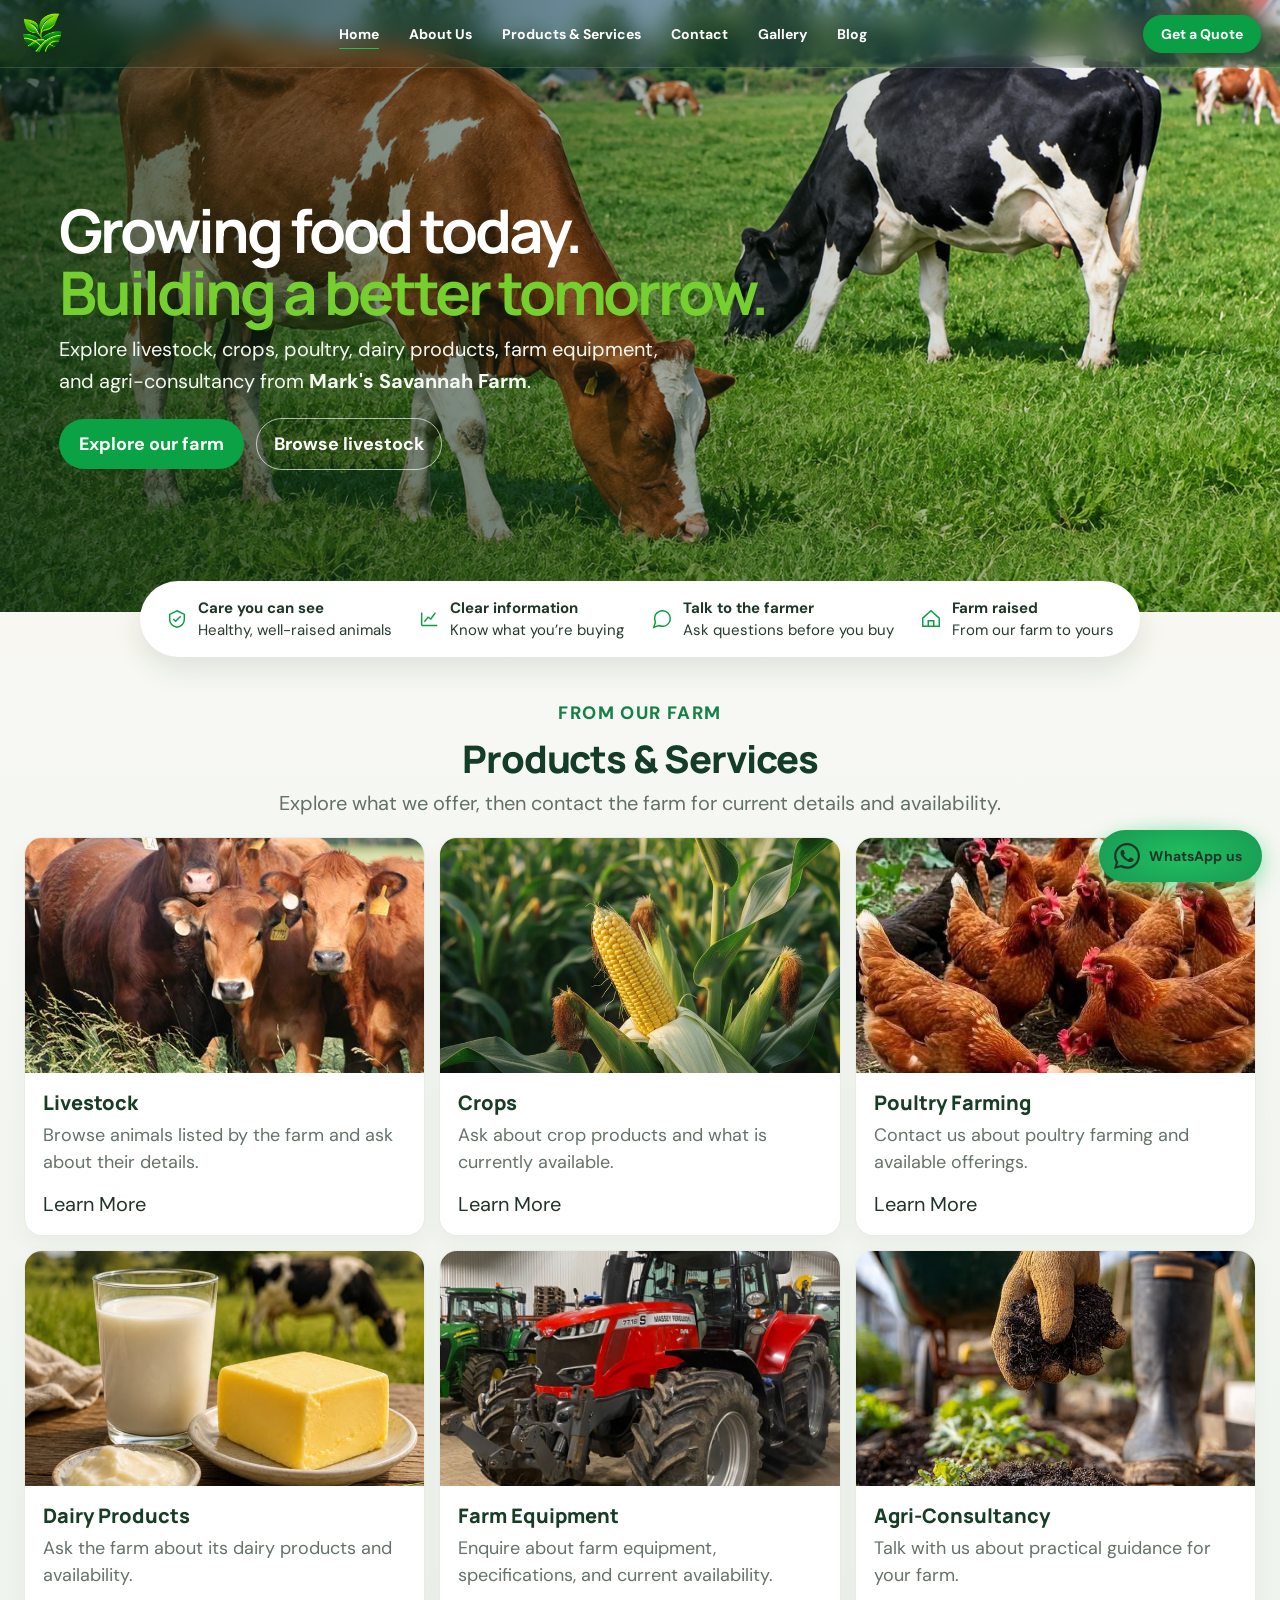
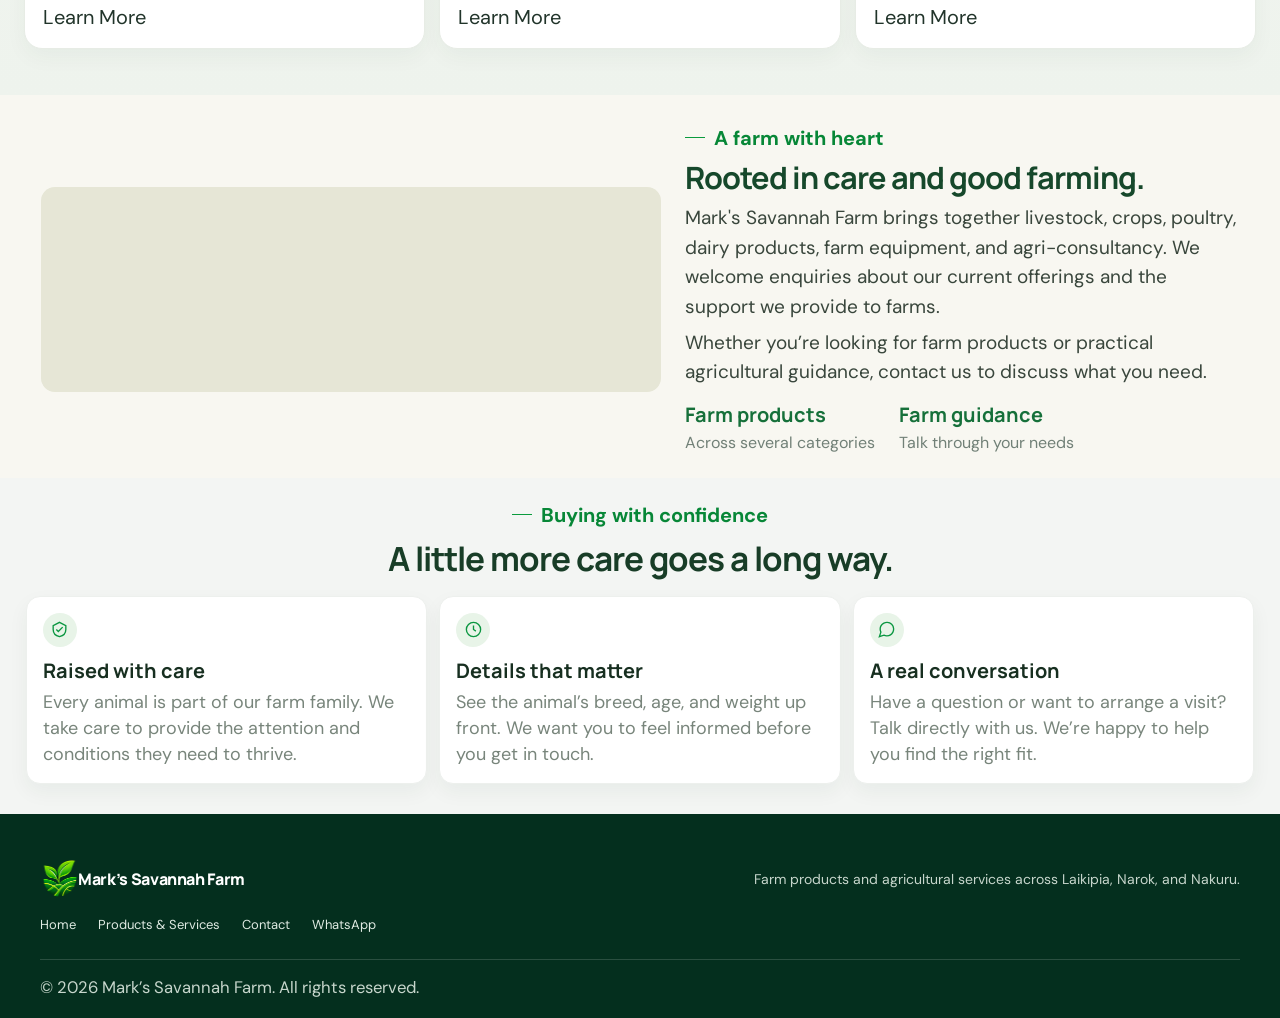
==== index.html @ 0c09ce67 "Update site styles and scripts across multiple pages; introduce new app.html for farm app interface;" ====
<!doctype html>
<html lang="en" class="page-index">
  <head>
    <meta charset="utf-8">
    <meta name="viewport" content="width=device-width,initial-scale=1">
    <meta name="theme-color" content="#183727">
    <link rel="manifest" href="manifest.webmanifest">
    <link rel="icon" href="Assets/Glossy%20Green%20Agriculture%20Emblem.png" type="image/png">
    
    <meta name="apple-mobile-web-app-capable" content="yes">
    <meta name="apple-mobile-web-app-title" content="Mark’s Farm">
    <title>
      Mark's Savannah Farm | Livestock, Crops, Poultry, Dairy, Farm Equipment &amp; Agri-Consultancy
    </title>
    <meta name="description" content="Explore livestock, crops, poultry, dairy products, farm equipment, and agri-consultancy from Mark's Savannah Farm in Laikipia, Narok and Nakuru, Kenya.">
    <link rel="preconnect" href="https://fonts.googleapis.com">
    <link rel="preconnect" href="https://fonts.gstatic.com" crossorigin>
    <link href="https://fonts.googleapis.com/css2?family=DM+Sans:wght@400;500;600;700&family=Manrope:wght@400;500;600;700;800&display=swap" rel="stylesheet">
    <link rel="stylesheet" href="CSS/site.css?v=106">
  </head>
  <body class="page-index">
    <nav class="nav">
      <a class="brand" href="#top" aria-label="Mark's Savannah Farm home">
        <img class="farm-logo" src="Assets/Glossy%20Green%20Agriculture%20Emblem.png" alt="Mark’s Savannah Farm">
      </a>
      <button class="nav-menu-toggle" type="button" aria-expanded="false" aria-controls="primary-navigation" aria-label="Open navigation">
        <span></span><span></span><span></span>
      </button>
      <div class="links" id="primary-navigation">
        <a class="is-current" href="#top" aria-current="page">Home</a>
        <a href="about-us.html">About Us</a>
        <div class="nav-dropdown">
          <button class="nav-dropdown-toggle" type="button" aria-expanded="false" aria-controls="products-menu">Products &amp; Services</button>
          <div class="nav-dropdown-menu" id="products-menu">
            <div class="mega-col">
              <div class="mega-title">Livestock</div>
              <div class="mega-links">
                <a href="#livestock" data-nav-livestock-type="Cattle" data-preview="cattle">Cattle</a>
                <a href="#livestock" data-nav-livestock-type="Goat" data-preview="goat">Goats</a>
                <a href="#livestock" data-nav-livestock-type="Sheep" data-preview="sheep">Sheep</a>
                <a href="#livestock" data-nav-livestock-type="Chicken" data-preview="chicken">Poultry</a>
                <a href="#livestock" data-nav-livestock-type="Pig" data-preview="pig">Pigs</a>
                <a class="mega-all" href="#livestock" data-nav-livestock-type="all">View all livestock</a>
              </div>
            </div>
            <div class="mega-col">
              <div class="mega-title">From the farm</div>
              <div class="mega-links">
                <a href="https://wa.me/254706894568?text=Hello%20Mark%27s%20Savannah%20Farm%2C%20I%27d%20like%20to%20ask%20about%20your%20crops." target="_blank" rel="noopener" data-preview="crops">Crops</a>
                <a href="https://wa.me/254706894568?text=Hello%20Mark%27s%20Savannah%20Farm%2C%20I%27d%20like%20to%20ask%20about%20poultry%20farming." target="_blank" rel="noopener" data-preview="poultryFarming">Poultry Farming</a>
                <a href="https://wa.me/254706894568?text=Hello%20Mark%27s%20Savannah%20Farm%2C%20I%27d%20like%20to%20ask%20about%20your%20dairy%20products." target="_blank" rel="noopener" data-preview="dairy">Dairy Products</a>
                <a href="products-and-services.html#farm-equipment" data-preview="equipment">Farm Equipment</a>
              </div>
            </div>
            <div class="mega-col">
              <div class="mega-title">Services</div>
              <div class="mega-links">
                <a href="https://wa.me/254706894568?text=Hello%20Mark%27s%20Savannah%20Farm%2C%20I%27d%20like%20to%20ask%20about%20agri-consultancy." target="_blank" rel="noopener" data-preview="consultancy">Agri-Consultancy</a>
                <a href="blog.html#guide-enterprise">Buying guide</a>
                <a class="mega-all" href="products-and-services.html">View all products &amp; services</a>
              </div>
            </div>
            <a class="mega-feature" href="#livestock" data-nav-livestock-type="all"><span class="mega-img is-on" aria-hidden="true" style="background-image:url('Assets/Hero%20background.png')"></span><span class="mega-img" aria-hidden="true"></span><span class="mega-caption">Browse all livestock </span></a>
          </div>
        </div>
        <a href="contact.html">Contact</a>
        <a href="gallery.html">Gallery</a>
        <a href="blog.html">Blog</a>
      </div>
      <a class="nav-quote" href="https://wa.me/254706894568?text=Hello%20Mark%27s%20Savannah%20Farm%2C%20I%27d%20like%20a%20quote." target="_blank" rel="noopener">Get a Quote</a>
    </nav>
    <main id="top">
      <section class="hero">
        <div class="hero-copy">
          <h1>
            Growing food today.<br><em>Building a better tomorrow.</em>
          </h1>
          <p>
            Explore livestock, crops, poultry, dairy products, farm equipment, and agri-consultancy from <strong>Mark's Savannah Farm</strong>.
          </p>
          <div class="hero-actions">
            <a class="btn" href="#products-services">Explore our farm </a><a class="btn-light" href="#livestock">Browse livestock</a>
          </div>
          <div class="trust">
            <div class="avatars">
              <span>🌾</span><span>🐄</span><span>🐐</span>
            </div>
            <div class="trust-text">
              <b>Raised on our farm, with care.</b><br>Honest details. A real conversation.
            </div>
          </div>
        </div>
        <div class="hero-photo" id="gallery" aria-hidden="true"></div>
      </section>
      <section class="proof">
        <div class="proof-inner">
          <div class="proof-item">
            <svg viewBox="0 0 24 24"><path d="m12 3 8 4v5c0 5-3.5 8-8 9-4.5-1-8-4-8-9V7l8-4Z"/><path d="m8 12 2.5 2.5L16 9"/></svg><span><b>Care you can see</b>Healthy, well-raised animals</span>
          </div>
          <div class="proof-item">
            <svg viewBox="0 0 24 24"><path d="M4 19V5m0 14h17M7 15l4-5 3 2 5-7"/></svg><span><b>Clear information</b>Know what you’re buying</span>
          </div>
          <div class="proof-item">
            <svg viewBox="0 0 24 24"><path d="M21 11.5a8.4 8.4 0 0 1-.9 3.8 8.5 8.5 0 0 1-7.6 4.7 8.4 8.4 0 0 1-3.8-.9L3 21l1.9-5.7a8.4 8.4 0 0 1-.9-3.8A8.5 8.5 0 0 1 8.7 3.9a8.4 8.4 0 0 1 3.8-.9h.5a8.5 8.5 0 0 1 8 8v.5Z"/></svg><span><b>Talk to the farmer</b>Ask questions before you buy</span>
          </div>
          <div class="proof-item">
            <svg viewBox="0 0 24 24"><path d="M3 11 12 3l9 8v9H3v-9Z"/><path d="M9 20v-6h6v6"/></svg><span><b>Farm raised</b>From our farm to yours</span>
          </div>
        </div>
      </section>
      <section class="offerings" id="products-services" aria-labelledby="offerings-title">
        <div class="offerings-inner">
          <div class="offerings-heading">
            <span class="section-kicker">From our farm</span>
            <h2 id="offerings-title">Products &amp; Services</h2>
            <p>Explore what we offer, then contact the farm for current details and availability.</p>
          </div>
          <div class="offering-grid">
            <article class="offering-card">
              <img class="offering-card-image" src="Assets/Cattle%20dropdown.jpg" alt="Cattle at the farm">
              <div class="offering-card-copy">
                <h3>Livestock</h3>
                <p>Browse animals listed by the farm and ask about their details.</p>
                <a href="products-and-services.html#livestock">Learn More <span aria-hidden="true"></span></a>
              </div>
            </article>
            <article class="offering-card">
              <img class="offering-card-image" src="Assets/Crops.jpg" alt="Crops growing in a farm field">
              <div class="offering-card-copy">
                <h3>Crops</h3>
                <p>Ask about crop products and what is currently available.</p>
                <a href="products-and-services.html#crop-farming">Learn More <span aria-hidden="true"></span></a>
              </div>
            </article>
            <article class="offering-card">
              <img class="offering-card-image" src="Assets/poultry%20Frming.jpg" alt="Poultry raised on the farm">
              <div class="offering-card-copy">
                <h3>Poultry Farming</h3>
                <p>Contact us about poultry farming and available offerings.</p>
                <a href="products-and-services.html#poultry-farming">Learn More <span aria-hidden="true"></span></a>
              </div>
            </article>
            <article class="offering-card">
              <img class="offering-card-image" src="Assets/Dairy%20Products.jpg" alt="Fresh dairy products from the farm">
              <div class="offering-card-copy">
                <h3>Dairy Products</h3>
                <p>Ask the farm about its dairy products and availability.</p>
                <a href="products-and-services.html#dairy-products">Learn More <span aria-hidden="true"></span></a>
              </div>
            </article>
            <article class="offering-card">
              <img class="offering-card-image" src="Assets/Farm%20Equipments.jpg" alt="Farm tractors and agricultural equipment">
              <div class="offering-card-copy">
                <h3>Farm Equipment</h3>
                <p>Enquire about farm equipment, specifications, and current availability.</p>
                <a href="products-and-services.html#farm-equipment">Learn More <span aria-hidden="true"></span></a>
              </div>
            </article>
            <article class="offering-card">
              <img class="offering-card-image" src="Assets/Agri-Consultancy.jpg" alt="A young crop growing in rich soil">
              <div class="offering-card-copy">
                <h3>Agri-Consultancy</h3>
                <p>Talk with us about practical guidance for your farm.</p>
                <a href="products-and-services.html#agri-consultancy">Learn More <span aria-hidden="true"></span></a>
              </div>
            </article>
          </div>
        </div>
      </section>
      <section class="section" id="livestock">
        <div class="section-head">
          <div>
            <div class="section-kicker">
              A good home starts here
            </div>
            <h2>
              Currently listed livestock
            </h2>
            <p class="section-desc">
              Browse animals the farm has listed for sale. Ask us to confirm current details and availability.
            </p>
          </div>
          <a class="see-all" href="contact.html">Have a question? &nbsp;</a>
        </div>
        <div class="market-tools">
          <input id="listingSearch" type="search" placeholder="Search livestock, breed, or tag" aria-label="Search listings"><select id="listingType" aria-label="Filter by animal type"><option value="all">All animal types</option><option>Cattle</option><option>Goat</option><option>Sheep</option><option>Chicken</option><option>Pig</option><option>Camel</option></select><select id="listingSort" aria-label="Sort listings"><option value="recent">Recently listed</option><option value="price-low">Price: low to high</option><option value="price-high">Price: high to low</option><option value="name">Name A–Z</option></select><span id="listingCount" class="listing-count"></span>
        </div>
        <div class="cards" id="cards" aria-live="polite"></div>
      </section>
      <section class="features" id="why-us">
        <div class="features-inner">
          <div class="features-head">
            <div class="eyebrow">
              Buying with confidence
            </div>
            <h2>
              A little more care goes a long way.
            </h2>
            <p>
              We believe good livestock starts with good care, and a good sale starts with trust.
            </p>
          </div>
          <div class="feature-grid">
            <article class="feature">
              <div class="feature-icon">
                <svg viewBox="0 0 24 24"><path d="M12 3 20 7v5c0 5-3.5 8-8 9-4.5-1-8-4-8-9V7l8-4Z"/><path d="m8 12 2.5 2.5L16 9"/></svg>
              </div>
              <h3>
                Raised with care
              </h3>
              <p>
                Every animal is part of our farm family. We take care to provide the attention and conditions they need to thrive.
              </p>
            </article>
            <article class="feature">
              <div class="feature-icon">
                <svg viewBox="0 0 24 24"><circle cx="12" cy="12" r="9"/></circle><path d="M12 7v5l3 2"/></svg>
              </div>
              <h3>
                Details that matter
              </h3>
              <p>
                See the animal’s breed, age, and weight up front. We want you to feel informed before you get in touch.
              </p>
            </article>
            <article class="feature">
              <div class="feature-icon">
                <svg viewBox="0 0 24 24"><path d="M21 11.5a8.4 8.4 0 0 1-.9 3.8 8.5 8.5 0 0 1-7.6 4.7 8.4 8.4 0 0 1-3.8-.9L3 21l1.9-5.7a8.4 8.4 0 0 1-.9-3.8A8.5 8.5 0 0 1 8.7 3.9a8.4 8.4 0 0 1 3.8-.9h.5a8.5 8.5 0 0 1 8 8v.5Z"/></svg>
              </div>
              <h3>
                A real conversation
              </h3>
              <p>
                Have a question or want to arrange a visit? Talk directly with us. We’re happy to help you find the right fit.
              </p>
            </article>
          </div>
        </div>
      </section>
      <section class="story" id="about">
        <div class="story-photo" role="img" aria-label="Open green farmland"></div>
        <div class="story-copy">
          <div class="eyebrow">
            A farm with heart
          </div>
          <h2>
            Rooted in care and good farming.
          </h2>
          <p>
            Mark's Savannah Farm brings together livestock, crops, poultry, dairy products, farm equipment, and agri-consultancy. We welcome enquiries about our current offerings and the support we provide to farms.
          </p>
          <p>
            Whether you’re looking for farm products or practical agricultural guidance, contact us to discuss what you need.
          </p>
          <div class="story-points">
            <div class="point">
            <b>Farm products</b><span>Across several categories</span>
            </div>
            <div class="point">
            <b>Farm guidance</b><span>Talk through your needs</span>
            </div>
          </div>
        </div>
      </section>
      <section class="section" id="buying-guide" style="padding-top:5px">
        <div class="section-head">
          <div>
            <div class="section-kicker">
              A straightforward sale
            </div>
            <h2>
              Buying from the farm
            </h2>
            <p class="section-desc">
              Know the animal, agree on terms, and confirm payment safely.
            </p>
          </div>
        </div>
        <div class="feature-grid">
          <article class="feature">
            <div class="feature-icon">
              01
            </div>
            <h3>
              Ask and confirm
            </h3>
            <p>
              Contact Mark to confirm the animal is still available and agree the final KSh price.
            </p>
          </article>
          <article class="feature">
            <div class="feature-icon">
              02
            </div>
            <h3>
              Review animal details
            </h3>
            <p>
              Ask about health, vaccinations, and arrange an inspection before you commit.
            </p>
          </article>
          <article class="feature">
            <div class="feature-icon">
              03
            </div>
            <h3>
              Agree payment and collection
            </h3>
            <p>
              Confirm the official M-Pesa business details and collection or delivery plan directly with the farm before paying.
            </p>
          </article>
        </div>
      </section>
    </main>
    <footer class="about-footer">
      <div class="about-wrap about-footer-inner">
        <a class="about-brand" href="index.html"><img src="Assets/Glossy%20Green%20Agriculture%20Emblem.png" alt=""><span>Mark’s Savannah Farm</span></a>
        <p>Farm products and agricultural services across Laikipia, Narok, and Nakuru.</p>
        <div><a href="index.html">Home</a><a href="products-and-services.html">Products &amp; Services</a><a href="contact.html">Contact</a><a href="https://wa.me/254706894568" target="_blank" rel="noopener">WhatsApp</a></div>
        <small>© <span id="year"></span> Mark’s Savannah Farm. All rights reserved.</small>
      </div>
    </footer>
    <div class="modal" id="enquiry" role="dialog" aria-modal="true" aria-labelledby="enquiryTitle">
      <div class="dialog">
        <div class="dialog-head">
          <h3 id="enquiryTitle">
            Ask about <span id="askName"></span>
          </h3>
          <button class="x" onclick="closeEnquiry()" aria-label="Close">×</button>
        </div>
        <p>
          Send your question directly to the farm on WhatsApp.
        </p>
        <label for="buyerName">Your name</label><input id="buyerName" placeholder="Your name"><label for="buyerContact">Phone or email</label><input id="buyerContact" placeholder="How can we reach you?"><label for="buyerMessage">Your message</label><textarea id="buyerMessage" placeholder="I’m interested in this animal. Is it still available?"></textarea><button class="btn" onclick="sendEnquiry()">Send enquiry on WhatsApp </button>
        <div class="notice" id="enquiryNotice">
          Or email <a href="mailto:meraprenish@gmail.com">meraprenish@gmail.com</a>
        </div>
      </div>
    </div>
    <a class="wa-float" href="https://wa.me/254706894568?text=Hello%20Mark%27s%20Savannah%20Farm%2C%20I%27d%20like%20to%20make%20an%20enquiry." target="_blank" rel="noopener" aria-label="Chat with Mark's Savannah Farm on WhatsApp">
      <svg viewBox="0 0 24 24" aria-hidden="true" focusable="false"><path fill="currentColor" d="M17.47 14.38c-.3-.15-1.76-.87-2.03-.97-.27-.1-.47-.15-.67.15-.2.3-.77.97-.94 1.17-.17.2-.35.22-.65.07-.3-.15-1.26-.46-2.39-1.47-.88-.79-1.48-1.76-1.65-2.06-.17-.3-.02-.46.13-.61.14-.13.3-.35.45-.52.15-.17.2-.3.3-.5.1-.2.05-.37-.02-.52-.08-.15-.67-1.61-.92-2.21-.24-.58-.49-.5-.67-.51h-.57c-.2 0-.52.07-.79.37-.27.3-1.04 1.02-1.04 2.48s1.07 2.88 1.21 3.07c.15.2 2.1 3.2 5.08 4.49.71.3 1.26.49 1.69.63.71.23 1.36.2 1.87.12.57-.09 1.76-.72 2.01-1.41.25-.7.25-1.29.17-1.41-.07-.12-.27-.2-.57-.35m-5.42 7.4h-.01a9.87 9.87 0 0 1-5.03-1.38l-.36-.21-3.74.98 1-3.65-.24-.37a9.86 9.86 0 0 1-1.51-5.26c0-5.45 4.44-9.88 9.89-9.88 2.64 0 5.12 1.03 6.99 2.9a9.83 9.83 0 0 1 2.89 6.99c0 5.45-4.44 9.88-9.88 9.88m8.41-18.3A11.8 11.8 0 0 0 12.05 0C5.5 0 .16 5.34.16 11.89c0 2.1.55 4.14 1.59 5.95L.06 24l6.3-1.65a11.9 11.9 0 0 0 5.68 1.45h.01c6.55 0 11.89-5.34 11.89-11.9 0-3.18-1.24-6.17-3.48-8.41Z"/></svg>
      <span class="wa-float-label">WhatsApp us</span>
    </a>
    <script src="JS/site.js?v=82"></script>
  </body>
</html>
---- CSS/site.css ----
@import url('https://fonts.googleapis.com/css2?family=DM+Sans:wght@400;500;600;700&family=Manrope:wght@400;500;600;700;800&display=swap');
/* Standalone About page: warm editorial layout using the farm's existing visual identity. */
html.page-about { --about-green:#08783a; --about-deep:#073d26; --about-lime:#b7e62b; --about-ink:#142b20; --about-muted:#627267; --about-paper:#f7f8f4; color:var(--about-ink); background:var(--about-paper); scroll-behavior:smooth; }
html.page-about *, html.page-about *::before, html.page-about *::after { box-sizing:border-box; }
body.page-about { margin:0; font-family:'DM Sans',sans-serif; color:var(--about-ink); background:#fff; }
html.page-about a { color:inherit; text-decoration:none; }
html.page-about .about-wrap { width:min(1200px, calc(100% - 64px)); margin-inline:auto; }
html.page-index .about-wrap { width:min(1200px, calc(100% - 64px)); margin-inline:auto; }
html.page-about .about-brand { display:flex; align-items:center; flex:none; font:800 16px Manrope,sans-serif; letter-spacing:-.35px; }
html.page-index .about-brand { display:flex; align-items:center; flex:none; color:#fff; font:800 16px Manrope,sans-serif; letter-spacing:-.35px; }
html.page-about .about-brand img { width:44px; height:44px; object-fit:contain; }
html.page-index .nav .links a.is-current::after,
html.page-about .nav .links a.is-current::after,
html.page-sign-in .nav .links a.is-current::after,
html.page-create-account .nav .links a.is-current::after,
html.page-customer-account .nav .links a.is-current::after,
html.page-services .nav .nav-dropdown-toggle.is-current::after { transform:scaleX(1); }
html.page-index .nav .links > a,
html.page-about .nav .links > a,
html.page-sign-in .nav .links > a,
html.page-create-account .nav .links > a,
html.page-customer-account .nav .links > a,
html.page-index .nav .nav-dropdown-toggle,
html.page-about .nav .nav-dropdown-toggle,
html.page-sign-in .nav .nav-dropdown-toggle,
html.page-create-account .nav .nav-dropdown-toggle,
html.page-customer-account .nav .nav-dropdown-toggle { color:#fff; }
@media (min-width:701px) {
}
html.page-about .about-primary-button { display:inline-flex; justify-content:center; align-items:center; min-height:38px; border-radius:999px; padding:0 17px; background:#0a9f45; border:1px solid #0a9f45; box-shadow:0 4px 14px #071d1030; color:white; font-weight:700; font-size:14px; transition:transform .2s,background-color .2s; }
html.page-about .about-primary-button { min-height:46px; padding:0 22px; }
html.page-about .about-primary-button:hover { transform:translateY(-2px); background:#087a35; box-shadow:0 8px 20px #071d1040; }
html.page-about .about-primary-button:active { transform:translateY(0) scale(.98); }
html.page-about .about-primary-button:focus-visible { outline:3px solid #a9e834; outline-offset:3px; }
html.page-about .about-eyebrow { display:inline-flex; gap:10px; align-items:center; color:#c8f06b; text-transform:uppercase; letter-spacing:1.65px; font-size:12px; font-weight:800; }
html.page-about .about-eyebrow::before { content:''; width:25px; height:2px; background:currentColor; }
html.page-about .about-eyebrow-dark { color:#138344; }
html.page-about .about-section-heading h2, html.page-about .about-regions h2, html.page-about .about-cta h2 { margin:17px 0 0; font:800 clamp(30px,3.6vw,46px)/1.13 Manrope,sans-serif; letter-spacing:-1.7px; }
html.page-about .about-offerings { background:#f1f4ee; padding:82px 0 90px; }
html.page-about .about-section-heading { text-align:center; max-width:680px; margin:0 auto 38px; }
html.page-about .about-section-heading .about-eyebrow { justify-content:center; }
html.page-about .about-section-heading p { margin:14px 0 0; color:var(--about-muted); font-size:16px; }
html.page-about .about-offering-grid { display:grid; grid-template-columns:repeat(3,minmax(0,1fr)); gap:14px; }
html.page-about .about-offering-grid article { display:flex; min-height:300px; flex-direction:column; padding:0; overflow:hidden; border:1px solid #e6ebe3; border-radius:16px; background:#fff; box-shadow:0 10px 28px #142b200a; }
html.page-about .about-offering-grid article[id] { scroll-margin-top:90px; }
html.page-about .about-offering-image { display:block; width:100%; aspect-ratio:1.55; object-fit:cover; }
html.page-about .about-offering-copy { display:flex; flex:1; flex-direction:column; align-items:flex-start; padding:16px 18px 20px; }
html.page-about .about-card-number { display:grid; place-items:center; width:32px; height:32px; border-radius:10px; background:#eaf6df; color:#16813d; font:800 12px Manrope,sans-serif; }
html.page-about .about-offering-grid h3 { margin:12px 0 7px; font:800 18px Manrope,sans-serif; letter-spacing:-.4px; }
html.page-about .about-offering-grid p { margin:0; color:var(--about-muted); font-size:14px; line-height:1.55; }
html.page-about .about-offering-more { display:inline-flex; align-items:center; margin-top:auto; padding-top:14px; color:#087a35 !important; font-size:15px; font-weight:800; text-decoration:underline !important; text-decoration-color:#63b875 !important; text-decoration-thickness:2px !important; text-underline-offset:4px; }
html.page-about .about-offering-more:hover, html.page-about .about-offering-more:focus-visible { color:#064c2a !important; text-decoration-color:#064c2a !important; }
html.page-about .about-product-details { padding:22px 0 58px; background:#f7f9f5; }
html.page-about .product-detail { display:grid; grid-template-columns:.9fr 1.1fr; gap:clamp(24px,5vw,62px); align-items:center; padding:34px 0; border-bottom:1px solid #dfe8dc; scroll-margin-top:90px; }
html.page-about .product-detail:nth-child(even) > img { order:2; }
html.page-about .product-detail > img { display:block; width:100%; max-height:340px; aspect-ratio:1.45; object-fit:cover; border-radius:18px; }
html.page-about .product-detail h2 { margin:9px 0 12px; color:#0f4a2a; font:800 clamp(27px,3vw,38px)/1.1 Manrope,sans-serif; letter-spacing:-1px; }
html.page-about .product-detail p { margin:0 0 20px; color:var(--about-muted); font-size:16px; line-height:1.7; }
html.page-about .product-detail#details-livestock, html.page-about .product-detail.product-catalog-detail { grid-template-columns:1fr; }
html.page-about .product-detail#details-livestock > img, html.page-about .product-detail.product-catalog-detail > img { max-height:300px; aspect-ratio:2.8; }
html.page-about .livestock-catalog { display:grid; gap:18px; margin:24px 0 12px; }
html.page-about .livestock-group { overflow:hidden; border:1px solid #dce8dc; border-radius:15px; background:#fff; }
html.page-about .livestock-group > header { display:flex; justify-content:space-between; gap:16px; align-items:center; padding:16px 18px; background:#edf5e9; }
html.page-about .livestock-group > header h3 { margin:0 0 4px; color:#123d25; font:800 19px Manrope,sans-serif; }
html.page-about .livestock-group > header p { margin:0; font-size:13px; line-height:1.45; }
html.page-about .livestock-group > header > strong { color:#0b6933; font-size:14px; text-align:right; white-space:nowrap; }
html.page-about .livestock-group > header > strong small { font-size:11px; font-weight:600; }
html.page-about .livestock-products { display:grid; grid-template-columns:repeat(3,minmax(0,1fr)); gap:10px; padding:12px; }
html.page-about .livestock-product { display:flex; flex-direction:column; align-items:flex-start; min-height:172px; padding:14px; border:1px solid #e6ece4; border-radius:11px; background:#fbfcfa; }
html.page-about .livestock-product h4 { margin:0 0 7px; color:#173d27; font:800 15px Manrope,sans-serif; }
html.page-about .livestock-product p { margin:0 0 12px; font-size:13px; line-height:1.5; }
html.page-about .livestock-product a { margin-top:auto; color:#087a35; font-size:13px; font-weight:800; text-decoration:underline; text-underline-offset:3px; }
html.page-about .livestock-price-note { margin:12px 0 18px !important; color:#53665a !important; font-size:12px !important; line-height:1.55 !important; }
html.page-about .about-regions { background:var(--about-deep); color:#fff; padding:72px 0; }
html.page-about .about-region-inner { display:grid; grid-template-columns:1fr 1fr; gap:22px 8%; align-items:center; }
html.page-about .about-regions h2 { font-size:38px; }
html.page-about .about-regions p { max-width:520px; color:#d4e3d8; font-size:16px; line-height:1.8; }
html.page-about .about-region-list { grid-column:1/-1; display:flex; gap:12px; margin-top:12px; }
html.page-about .about-region-list span { padding:12px 20px; border:1px solid #ffffff45; border-radius:999px; color:#e9f5ec; font-weight:700; font-size:14px; }
html.page-about .about-cta { min-height:255px; display:flex; align-items:center; justify-content:space-between; gap:30px; padding-top:55px; padding-bottom:55px; }
html.page-about .about-cta h2 { font-size:36px; }
html.page-about .about-cta p { color:var(--about-muted); font-size:16px; }
html.page-about .about-footer { background:#042f1e; color:#fff; padding:42px 0 20px; }
html.page-index .about-footer { background:#042f1e; color:#fff; padding:42px 0 20px; }
html.page-about .about-footer-inner { display:grid; grid-template-columns:1fr auto; gap:14px 30px; align-items:center; }
html.page-index .about-footer-inner { display:grid; grid-template-columns:1fr auto; gap:14px 30px; align-items:center; }
html.page-about .about-footer .about-brand img { width:38px; height:38px; }
html.page-index .about-footer .about-brand img { width:38px; height:38px; }
html.page-about .about-footer p { color:#c7d6cc; font-size:14px; }
html.page-index .about-footer p { color:#c7d6cc; font-size:14px; }
html.page-about .about-footer-inner > div { display:flex; gap:22px; color:#e0ebe3; font-size:13px; }
html.page-index .about-footer-inner > div { display:flex; gap:22px; color:#e0ebe3; font-size:13px; }
html.page-index .about-footer a { color:inherit; text-decoration:none; }
html.page-about .about-footer a:hover { color:#a9e834; }
html.page-index .about-footer a:hover { color:#a9e834; }
html.page-about .about-footer small { grid-column:1/-1; border-top:1px solid #ffffff27; padding-top:16px; margin-top:12px; color:#c7d6cc; }
html.page-index .about-footer small { grid-column:1/-1; border-top:1px solid #ffffff27; padding-top:16px; margin-top:12px; color:#c7d6cc; }
@media(max-width:700px) {
  html.page-about .about-offerings { padding:64px 0; }
  html.page-about .about-offering-grid { grid-template-columns:repeat(2,1fr); }
  html.page-about .about-offering-grid article { min-height:0;padding:0; }
  html.page-about .about-offering-copy { padding:13px 14px 17px; }
  html.page-about .about-offering-more { padding-top:10px; font-size:14px; }
  html.page-about .about-product-details { padding:12px 0 42px; }
  html.page-about .product-detail { grid-template-columns:1fr; gap:18px; padding:25px 0; }
  html.page-about .product-detail:nth-child(even) > img { order:0; }
  html.page-about .product-detail > img { max-height:260px; aspect-ratio:1.6; }
  html.page-about .product-detail p { font-size:15px; }
  html.page-about .product-detail#details-livestock > img, html.page-about .product-detail.product-catalog-detail > img { aspect-ratio:1.7; }
  html.page-about .livestock-products { grid-template-columns:repeat(2,minmax(0,1fr)); }
  html.page-about .livestock-product { min-height:0; }
  html.page-about .livestock-group > header { align-items:flex-start; flex-direction:column; gap:8px; }
  html.page-about .livestock-group > header > strong { text-align:left; }
  html.page-about .about-regions { padding:58px 0; }
  html.page-about .about-region-inner { grid-template-columns:1fr;gap:10px; }
  html.page-about .about-region-list { grid-column:auto;flex-wrap:wrap;margin-top:8px; }
  html.page-about .about-cta { align-items:flex-start;flex-direction:column;justify-content:center;min-height:280px; }
  html.page-about .about-footer-inner { grid-template-columns:1fr;gap:10px; }
  html.page-index .about-footer-inner { grid-template-columns:1fr;gap:10px; }
  html.page-about .about-footer-inner > div { flex-wrap:wrap;gap:12px 18px;margin:8px 0; }
  html.page-index .about-footer-inner > div { flex-wrap:wrap;gap:12px 18px;margin:8px 0; }
  html.page-about .about-footer small { grid-column:auto; }
  html.page-index .about-footer small { grid-column:auto; }
}
@media(max-width:430px) {
  html.page-about .livestock-products { grid-template-columns:1fr; }
}

/* Contact page */
html.page-contact .contact-main { display:grid; grid-template-columns:.9fr 1.1fr; gap:clamp(28px,5vw,70px); align-items:start; padding-top:64px; padding-bottom:76px; }
html.page-contact .contact-intro h2, html.page-contact .contact-regions-heading h2 { margin:14px 0; color:#103e26; font:800 clamp(30px,3.3vw,42px)/1.15 Manrope,sans-serif; letter-spacing:-1.4px; }
html.page-contact .contact-intro > p, html.page-contact .contact-regions-heading > p { color:#5c6b61; font-size:16px; line-height:1.7; }
html.page-contact .contact-methods { display:grid; gap:11px; margin-top:26px; }
html.page-contact .contact-method { display:flex; align-items:center; gap:14px; padding:14px 16px; border:1px solid #e1e9df; border-radius:14px; background:#fff; color:#173d27; text-decoration:none; transition:transform .2s ease,border-color .2s ease,box-shadow .2s ease; }
html.page-contact .contact-method:hover { transform:translateY(-2px); border-color:#9bcba4; box-shadow:0 10px 26px #123d2510; }
html.page-contact .contact-method-icon { display:grid; flex:0 0 42px; place-items:center; width:42px; height:42px; border-radius:13px; background:#eaf5e9; color:#0c7a39; font-size:20px; font-weight:800; }
html.page-contact .contact-method-icon svg { width:21px; height:21px; fill:none; stroke:currentColor; stroke-width:1.8; stroke-linecap:round; stroke-linejoin:round; }
html.page-contact .contact-method-icon svg path:nth-of-type(2) { fill:none; }
html.page-contact .contact-method strong, html.page-contact .contact-method small { display:block; }
html.page-contact .contact-method strong { font:800 15px Manrope,sans-serif; }
html.page-contact .contact-method small { margin-top:3px; color:#65746a; font-size:13px; }
html.page-contact .contact-form { padding:clamp(22px,3vw,34px); border:1px solid #e1e9df; border-radius:22px; background:#fff; box-shadow:0 18px 48px #183c2510; }
html.page-contact .contact-form-heading { margin-bottom:20px; }
html.page-contact .contact-form-heading > span { color:#123d25; font:800 24px Manrope,sans-serif; }
html.page-contact .contact-form-heading p { margin:5px 0 0; color:#718076; font-size:13px; }
html.page-contact .contact-form-grid { display:grid; grid-template-columns:1fr 1fr; gap:16px; }
html.page-contact .contact-form label { display:grid; gap:7px; color:#294a34; font-size:13px; font-weight:700; }
html.page-contact .contact-form input, html.page-contact .contact-form select, html.page-contact .contact-form textarea { width:100%; min-height:48px; padding:12px 13px; border:1px solid #d8e2d7; border-radius:10px; outline:none; background:#fbfcfa; color:#173d27; font:500 14px 'DM Sans',sans-serif; }
html.page-contact .contact-form textarea { min-height:122px; resize:vertical; }
html.page-contact .contact-form input:focus, html.page-contact .contact-form select:focus, html.page-contact .contact-form textarea:focus { border-color:#138344; box-shadow:0 0 0 3px #13834420; }
html.page-contact .contact-form-message { grid-column:1/-1; }
html.page-contact .contact-form .about-primary-button { margin-top:18px; border:0; cursor:pointer; font:700 15px 'DM Sans',sans-serif; }
html.page-contact .contact-form-note { margin:11px 0 0; color:#6e7c72; font-size:12px; line-height:1.5; }
html.page-contact .contact-regions { padding:65px 0 78px; background:#f1f5ef; }
html.page-contact .contact-regions-heading { max-width:720px; margin-bottom:28px; }
html.page-contact .contact-regions-heading h2 { margin-bottom:10px; }
html.page-contact .contact-region-cards { display:grid; grid-template-columns:repeat(3,minmax(0,1fr)); gap:14px; }
html.page-contact .contact-region-cards article { min-height:175px; padding:22px; border:1px solid #e1e9df; border-radius:16px; background:#fff; }
html.page-contact .contact-region-cards article > span { color:#188545; font:800 12px Manrope,sans-serif; }
html.page-contact .contact-region-cards h3 { margin:10px 0 7px; color:#123d25; font:800 21px Manrope,sans-serif; }
html.page-contact .contact-region-cards p { margin:0; color:#647168; font-size:14px; line-height:1.6; }
html.page-contact .contact-info-grid { display:grid; grid-template-columns:repeat(3,minmax(0,1fr)); gap:18px; width:min(1000px,calc(100% - 64px)); margin:0 auto; padding-top:50px; padding-bottom:34px; }
html.page-contact .contact-info-card { position:relative; min-height:174px; padding:37px 22px 22px; border:1px dashed #84906f; border-radius:19px; background:#f2ecd9; color:#34513b; }
html.page-contact .contact-info-card-featured { border-color:#315734; background:#315734; color:#fff; }
html.page-contact .contact-info-icon { position:absolute; top:-19px; left:20px; display:grid; place-items:center; width:42px; height:42px; border:3px solid #fff; border-radius:50%; background:#355f38; color:#fff; box-shadow:0 3px 8px #132d1826; }
html.page-contact .contact-info-card-featured .contact-info-icon { background:#a8ca54; color:#24472b; }
html.page-contact .contact-info-icon svg { width:20px; height:20px; fill:none; stroke:currentColor; stroke-width:1.8; stroke-linecap:round; stroke-linejoin:round; }
html.page-contact .contact-info-card h2 { margin:0 0 7px; font:800 18px Manrope,sans-serif; }
html.page-contact .contact-info-card p { min-height:22px; margin:0 0 13px; font-size:14px; }
html.page-contact .contact-info-card p a { color:inherit; text-decoration:none; }
html.page-contact .contact-info-link { display:inline-flex; gap:7px; align-items:center; color:inherit; font-size:12px; font-weight:700; text-decoration:none; }
html.page-contact .contact-info-link:hover { text-decoration:underline; text-underline-offset:3px; }
html.page-contact .contact-work { display:grid; grid-template-columns:1fr 1fr; gap:clamp(28px,5vw,70px); align-items:start; padding-top:28px; padding-bottom:78px; }
html.page-contact .contact-location-column h2 { margin:10px 0 12px; color:#31513a; font:800 clamp(28px,3.3vw,40px)/1.15 Manrope,sans-serif; letter-spacing:-1.1px; }
html.page-contact .contact-location-column > div:first-child p { color:#67746a; font-size:15px; line-height:1.7; }
html.page-contact .contact-service-area { margin-top:24px; padding:22px; border:1px dashed #a8b49e; border-radius:16px; background:#f5f1e4; }
html.page-contact .contact-service-area-label { display:block; margin-bottom:14px; color:#456047; font:800 14px Manrope,sans-serif; }
html.page-contact .contact-location-list { display:flex; flex-wrap:wrap; gap:8px; }
html.page-contact .contact-location-list span { padding:9px 13px; border:1px solid #d9e5d6; border-radius:999px; background:#fff; color:#31513a; font-size:13px; font-weight:700; }
html.page-contact .contact-service-area small { display:block; margin-top:13px; color:#667366; font-size:12px; line-height:1.55; }
html.page-contact .contact-work .contact-form { padding:clamp(22px,3vw,34px); }
html.page-contact .contact-work .contact-form-heading > span { color:#31513a; font-size:clamp(29px,3vw,38px); }
@media(max-width:850px) {
  html.page-contact .contact-work { grid-template-columns:1fr; gap:36px; }
}
@media(max-width:650px) {
  html.page-contact .contact-info-grid { grid-template-columns:1fr; gap:24px; width:calc(100% - 40px); padding-top:42px; padding-bottom:25px; }
  html.page-contact .contact-info-card { min-height:0; }
  html.page-contact .contact-work { padding-top:18px; padding-bottom:54px; }
  html.page-contact .contact-form-grid { grid-template-columns:1fr; }
  html.page-contact .contact-form-message { grid-column:auto; }
}

/* Farm photo gallery */
html.page-gallery .gallery-heading { max-width:760px; margin:0 auto 28px; text-align:center; }
html.page-gallery .gallery-heading .about-eyebrow { justify-content:center; }
html.page-gallery .gallery-heading h2 { margin:15px 0 10px; color:#113f26; font:800 clamp(30px,3.5vw,44px)/1.13 Manrope,sans-serif; letter-spacing:-1.3px; }
html.page-gallery .gallery-heading p { margin:0; color:#65746a; font-size:16px; line-height:1.7; }
html.page-gallery .gallery-section { padding:68px 0 78px; background:#f5f7f3; }
html.page-gallery .gallery-filters { display:flex; flex-wrap:wrap; justify-content:center; gap:9px; margin:0 0 26px; }
html.page-gallery .gallery-filters button { padding:10px 16px; border:1px solid #d8e3d6; border-radius:999px; background:#fff; color:#34513b; cursor:pointer; font:700 13px 'DM Sans',sans-serif; transition:background .18s ease,color .18s ease,border-color .18s ease,transform .18s ease; }
html.page-gallery .gallery-filters button:hover { transform:translateY(-1px); border-color:#178442; }
html.page-gallery .gallery-filters button[aria-pressed="true"] { border-color:#0c6132; background:#0c6132; color:#fff; }
html.page-gallery .gallery-grid { display:grid; grid-template-columns:repeat(3,minmax(0,1fr)); gap:16px; }
html.page-gallery .gallery-card[hidden] { display:none; }
html.page-gallery .gallery-card { position:relative; display:block; overflow:hidden; width:100%; min-width:0; height:285px; padding:0; border:0; border-radius:16px; background:#dce7da; color:#fff; cursor:pointer; text-align:left; box-shadow:0 10px 26px #183c2510; }
html.page-gallery .gallery-card img { display:block; width:100%; height:100%; object-fit:cover; transition:transform .45s cubic-bezier(.2,.7,.2,1); }
html.page-gallery .gallery-card::after { position:absolute; inset:30% 0 0; background:linear-gradient(transparent,#071b11d9); content:""; }
html.page-gallery .gallery-card:hover img, html.page-gallery .gallery-card:focus-visible img { transform:scale(1.045); }
html.page-gallery .gallery-card:focus-visible { outline:3px solid #95d84e; outline-offset:3px; }
html.page-gallery .gallery-card-caption { position:absolute; z-index:1; right:18px; bottom:17px; left:18px; display:grid; gap:4px; }
html.page-gallery .gallery-card-caption small { color:#d5f28c; font-size:11px; font-weight:800; letter-spacing:.09em; text-transform:uppercase; }
html.page-gallery .gallery-card-caption strong { font:800 19px Manrope,sans-serif; }
html.page-gallery .gallery-card-caption > span { margin-top:3px; color:#e5eee7; font-size:12px; }
html.page-gallery .gallery-cta { display:flex; min-height:235px; align-items:center; justify-content:space-between; gap:30px; padding-top:55px; padding-bottom:55px; }
html.page-gallery .gallery-cta h2 { margin:12px 0 8px; color:#103e26; font:800 clamp(29px,3.3vw,40px)/1.15 Manrope,sans-serif; letter-spacing:-1px; }
html.page-gallery .gallery-cta p { margin:0; color:#65746a; font-size:16px; line-height:1.6; }
html.page-gallery .gallery-lightbox { position:relative; display:none; grid-template-columns:48px minmax(0,1fr) 48px; gap:12px; align-items:center; width:min(1060px,94vw); max-width:none; max-height:94vh; padding:28px 24px 22px; overflow:visible; border:1px solid #ffffff35; border-radius:22px; background:#102a1d; color:#fff; box-shadow:0 30px 90px #0008; }
html.page-gallery .gallery-lightbox[open] { display:grid; }
html.page-gallery .gallery-lightbox::backdrop { background:#06140edb; backdrop-filter:blur(5px); }
html.page-gallery .gallery-lightbox figure { grid-column:2; margin:0; text-align:center; }
html.page-gallery .gallery-lightbox figure img { display:block; width:100%; max-height:70vh; object-fit:contain; border-radius:12px; }
html.page-gallery .gallery-lightbox figcaption { padding:14px 8px 3px; }
html.page-gallery .gallery-lightbox figcaption span { color:#b8df70; font-size:11px; font-weight:800; letter-spacing:.1em; text-transform:uppercase; }
html.page-gallery .gallery-lightbox figcaption h2 { margin:4px 0 0; font:800 22px Manrope,sans-serif; }
html.page-gallery .gallery-lightbox-close { position:absolute; z-index:2; top:-15px; right:-15px; display:grid; place-items:center; width:42px; height:42px; border:2px solid #102a1d; border-radius:50%; background:#9ccc4c; color:#102a1d; cursor:pointer; font-size:28px; line-height:1; }
html.page-gallery .gallery-lightbox-nav { display:grid; place-items:center; width:42px; height:48px; border:1px solid #ffffff55; border-radius:999px; background:#ffffff12; color:#fff; cursor:pointer; font-size:32px; line-height:1; }
html.page-gallery .gallery-lightbox-nav:hover { background:#ffffff2b; }
html.page-gallery .gallery-lightbox-prev { grid-column:1; grid-row:1; }
html.page-gallery .gallery-lightbox-next { grid-column:3; grid-row:1; }
html.page-gallery .gallery-lightbox-enquiry { grid-column:2; justify-self:center; margin-top:3px; }
@media(max-width:850px) {
  html.page-gallery .gallery-grid { grid-template-columns:repeat(2,minmax(0,1fr)); }
  html.page-gallery .gallery-card { height:260px; }
}
@media(max-width:600px) {
  html.page-gallery .gallery-section { padding:52px 0 60px; }
  html.page-gallery .gallery-heading { margin-bottom:22px; }
  html.page-gallery .gallery-filters { justify-content:flex-start; gap:7px; }
  html.page-gallery .gallery-filters button { padding:9px 12px; font-size:12px; }
  html.page-gallery .gallery-grid { gap:10px; }
  html.page-gallery .gallery-card { height:215px; border-radius:12px; }
  html.page-gallery .gallery-card-caption { right:12px; bottom:12px; left:12px; }
  html.page-gallery .gallery-card-caption strong { font-size:15px; }
  html.page-gallery .gallery-cta { align-items:flex-start; flex-direction:column; justify-content:center; padding-top:46px; padding-bottom:46px; }
  html.page-gallery .gallery-lightbox { grid-template-columns:35px minmax(0,1fr) 35px; gap:6px; padding:34px 10px 18px; }
  html.page-gallery .gallery-lightbox-nav { width:34px; height:42px; font-size:26px; }
  html.page-gallery .gallery-lightbox figure img { max-height:62vh; }
  html.page-gallery .gallery-lightbox-close { right:-5px; }
}
/* About page: banner, story and shared nav tweaks. */
html.page-sign-in .nav.is-solid, html.page-create-account .nav.is-solid, html.page-customer-account .nav.is-solid { background:rgba(7,61,38,.96); }
html.page-about .about-banner { position:relative; overflow:hidden; padding:158px 0 132px; color:#fff; background:#0d4a2b url('../Assets/About%20us.png') center/cover no-repeat; }
html.page-services .about-banner { background-image:url('../Assets/product%20and%20services.png'); background-position:center 46%; }
html.page-contact .contact-banner { background:#0d4a2b url('../Assets/Mark%E2%80%99s%20Savannah%20contact.png') center 20%/cover no-repeat; }
html.page-about .about-banner::before { content:''; position:absolute; inset:0; background:linear-gradient(90deg,rgba(3,40,22,.92) 0%,rgba(5,70,38,.62) 45%,rgba(5,70,38,.06) 100%); }
html.page-contact .contact-banner::before { background:linear-gradient(90deg,rgba(3,40,22,.92) 0%,rgba(5,70,38,.68) 52%,rgba(5,70,38,.2) 100%); }
html.page-gallery .gallery-banner { background:#0d4a2b url('../Assets/Hero%20background.png') center/cover no-repeat; }
html.page-gallery .gallery-banner::before { background:linear-gradient(90deg,rgba(3,40,22,.92) 0%,rgba(5,70,38,.62) 45%,rgba(5,70,38,.12) 100%); }
html.page-about .about-banner::after { content:''; position:absolute; left:0; right:0; bottom:-1px; height:96px; background:url("data:image/svg+xml;utf8,<svg xmlns='http://www.w3.org/2000/svg' viewBox='0 0 1440 120' preserveAspectRatio='none'><path d='M0 58C220 18 420 18 640 54S1100 104 1440 38V120H0Z' fill='%230a8a3f' fill-opacity='.85'/><path d='M0 86C260 46 520 70 760 90S1180 112 1440 70V120H0Z' fill='white'/></svg>") bottom/100% 100% no-repeat; }
html.page-about .about-banner-inner { position:relative; z-index:1; width:min(1200px,calc(100% - 64px)); margin:0 auto; }
html.page-about .about-banner h1 { margin:0 0 12px; font:800 clamp(44px,6vw,72px)/1 Manrope,sans-serif; letter-spacing:-2px; }
html.page-about .about-crumbs { display:flex; gap:10px; align-items:center; margin:0; font-size:17px; font-weight:700; }
html.page-about .about-crumbs a { color:#c8f06b; }
html.page-about .about-story { display:grid; grid-template-columns:1fr 1.05fr; gap:6%; align-items:center; padding-top:34px; padding-bottom:96px; }
html.page-about .about-story-photo { min-height:440px; border-radius:20px; background:url('../Assets/Our%20Story.jpg') center/cover no-repeat; box-shadow:0 20px 50px #14322124; }
html.page-about .about-story .about-eyebrow { font-size:19px; font-weight:700; letter-spacing:0; text-transform:none; }
html.page-about .about-story h2 { margin:8px 0 18px; color:#0f4a2a; font:800 clamp(34px,4vw,50px)/1.05 Manrope,sans-serif; letter-spacing:-1.4px; }
html.page-about .about-story-copy > p { margin:0 0 22px; color:var(--about-muted); font-size:17px; line-height:1.75; }
html.page-about .about-checks { display:grid; gap:14px; margin:0; padding:0; list-style:none; font-size:17px; font-weight:600; }
html.page-about .about-checks li { display:flex; align-items:center; gap:13px; }
html.page-about .about-checks li::before { content:'\2713'; flex:none; display:grid; place-items:center; width:27px; height:27px; border-radius:50%; background:#0a9f45; color:#fff; font-size:14px; font-weight:800; }
html.page-about .about-story-learn-more { margin-top:24px; }
html.page-about .about-story-learn-more { transition:background-color 160ms ease,transform 160ms ease; }
html.page-about .about-story-learn-more:hover { transform:translateY(-1px); background:#087c37; }
/* About page: farm statistics and mission/vision cards from the supplied reference. */
html.page-about .about-stats { background:#edf7eb; }
html.page-about .about-stats-inner { display:grid; grid-template-columns:repeat(3,1fr); width:min(1200px,calc(100% - 64px)); margin:0 auto; padding:24px 0; }
html.page-about .about-stat { display:flex; min-height:108px; flex-direction:column; align-items:center; justify-content:center; text-align:center; }
html.page-about .about-stat + .about-stat { border-left:1px solid #cfe4d0; }
html.page-about .about-stat svg { width:44px; height:44px; margin-bottom:6px; fill:none; stroke:#0a873e; stroke-width:1.7; stroke-linecap:round; stroke-linejoin:round; }
html.page-about .about-stat strong { color:#075b2c; font:800 28px/1.1 Manrope,sans-serif; }
html.page-about .about-stat span { margin-top:3px; color:#142b20; font-size:15px; font-weight:600; }
html.page-about .about-mission { padding:42px 0 58px; background:#fff; }
html.page-about .about-mission-heading { display:flex; align-items:center; justify-content:center; gap:12px; margin:0 0 24px; color:#0b4e2b; font:800 clamp(22px,2.5vw,30px)/1.2 Manrope,sans-serif; }
html.page-about .about-mission-heading span { width:26px; height:2px; background:#0a9f45; }
html.page-about .about-mission-grid { display:grid; grid-template-columns:repeat(2,minmax(0,1fr)); gap:18px; }
html.page-about .about-mission-card { display:flex; min-height:156px; align-items:center; gap:22px; padding:26px 34px; border:1px solid #e7f0e5; border-radius:24px; background:#f2f8f0; box-shadow:0 10px 28px #1432210d; }
html.page-about .about-mission-card > svg { width:52px; height:52px; flex:none; fill:none; stroke:#07843e; stroke-width:1.7; stroke-linecap:round; stroke-linejoin:round; }
html.page-about .about-mission-card h3 { margin:0 0 6px; color:#162a20; font:800 21px Manrope,sans-serif; }
html.page-about .about-mission-card p { margin:0; color:#435247; font-size:16px; line-height:1.55; }
@media (max-width:700px) {
  html.page-about .about-banner { padding:112px 0 96px; }
  html.page-about .about-banner-inner { width:calc(100% - 40px); }
  html.page-about .about-story { grid-template-columns:1fr; gap:26px; padding-top:18px; padding-bottom:60px; }
  html.page-about .about-story-photo { min-height:300px; }
  html.page-about .about-stats-inner { width:100%; padding:14px 6px; }
  html.page-about .about-stat { min-height:92px; }
  html.page-about .about-stat svg { width:34px; height:34px; }
  html.page-about .about-stat strong { font-size:23px; }
  html.page-about .about-stat span { max-width:110px; font-size:12px; }
  html.page-about .about-mission { padding:34px 0 44px; }
  html.page-about .about-mission-grid { grid-template-columns:1fr; gap:12px; }
  html.page-about .about-mission-card { min-height:135px; gap:17px; padding:22px; border-radius:19px; }
  html.page-about .about-mission-card > svg { width:44px; height:44px; }
  html.page-about .about-mission-card h3 { font-size:19px; }
  html.page-about .about-mission-card p { font-size:15px; }
}

/* Styles for the index page. */
html.page-index {
  --green:#254d36;
  --deep:#193c29;
  --lime:#dce9bc;
  --cream:#f8f7f1;
  --ink:#21342a;
  --muted:#718077;
  --line:#e5e8df;
  --orange:#cf7a50
}
html.page-index, html.page-index * {
  box-sizing:border-box
}
html.page-index {
  scroll-behavior:smooth
}
body.page-index {
  margin:0;
  background:var(--cream);
  color:var(--ink);
  font-family:'DM Sans',sans-serif
}
html.page-index a {
  color:inherit;
  text-decoration:none
}
html.page-index button {
  font:inherit;
  cursor:pointer
}
html.page-index .nav,
html.page-about .nav,
html.page-sign-in .nav,
html.page-create-account .nav,
html.page-customer-account .nav {
  height:76px;
  display:flex;
  align-items:center;
  justify-content:space-between;
  max-width:1200px;
  margin:auto;
  padding:0 28px
}
html.page-index .brand,
html.page-about .brand,
html.page-sign-in .brand,
html.page-create-account .brand,
html.page-customer-account .brand {
  display:flex;
  align-items:center;
  gap:10px
}
html.page-index .mark {
  height:38px;
  width:38px;
  background:var(--green);
  border-radius:12px;
  color:white;
  display:grid;
  place-items:center
}
html.page-index .mark svg {
  width:22px
}
html.page-index .brand b,
html.page-about .brand b,
html.page-sign-in .brand b,
html.page-create-account .brand b,
html.page-customer-account .brand b {
  font:800 20px Manrope;
  letter-spacing:-.6px
}
html.page-index .links,
html.page-about .links,
html.page-sign-in .links,
html.page-create-account .links,
html.page-customer-account .links {
  display:flex;
  gap:30px;
  align-items:center;
  font-size:19px;
  color:#55645a
}
html.page-index .links a:hover,
html.page-about .links a:hover,
html.page-sign-in .links a:hover,
html.page-create-account .links a:hover,
html.page-customer-account .links a:hover {
  color:var(--green)
}
html.page-index .nav-cta, html.page-index .btn,
html.page-about .nav-cta,
html.page-sign-in .nav-cta,
html.page-create-account .nav-cta,
html.page-customer-account .nav-cta {
  border:0;
  background:var(--green);
  color:white;
  border-radius:7px;
  padding:12px 17px;
  font-weight:700;
  font-size:18px;
  display:inline-flex;
  align-items:center;
  justify-content:center;
  gap:8px;
  transition:background .2s,transform .2s
}
html.page-index .nav-cta:hover, html.page-index .btn:hover,
html.page-about .nav-cta:hover,
html.page-sign-in .nav-cta:hover,
html.page-create-account .nav-cta:hover,
html.page-customer-account .nav-cta:hover {
  background:var(--deep);
  transform:translateY(-1px)
}
html.page-index .hero {
  max-width:1200px;
  margin:0 auto;
  padding:25px 28px 54px;
  display:grid;
  grid-template-columns:.92fr 1.08fr;
  min-height:530px;
  gap:30px;
  align-items:center
}
html.page-index .hero-copy {
  padding:30px 0 30px 3px
}
html.page-index .eyebrow {
  display:flex;
  align-items:center;
  gap:9px;
  text-transform:uppercase;
  letter-spacing:1.5px;
  font-size:16px;
  font-weight:700;
  color:#738671
}
html.page-index .eyebrow:before {
  content:'';
  height:1px;
  width:23px;
  background:#829679
}
html.page-index .hero h1 {
  font:700 clamp(42px,5.4vw,68px)/1.07 Manrope,sans-serif;
  letter-spacing:-3.8px;
  margin:20px 0 17px;
  max-width:520px
}
html.page-index .hero h1 em {
  font-style:normal;
  color:#668251
}
html.page-index .hero-copy p {
  font-size:21px;
  line-height:1.75;
  color:#707e73;
  max-width:425px;
  margin:0
}
html.page-index .hero-actions {
  display:flex;
  gap:11px;
  align-items:center;
  margin-top:27px
}
html.page-index .btn {
  padding:14px 18px
}
html.page-index .btn svg {
  width:15px;
  stroke:currentColor;
  fill:none;
  stroke-width:2
}
html.page-index .btn-light {
  border:1px solid #dce1d7;
  background:transparent;
  color:var(--ink);
  border-radius:7px;
  padding:13px 17px;
  font-weight:700;
  font-size:18px
}
html.page-index .btn-light:hover {
  background:white
}
html.page-index .trust {
  display:flex;
  align-items:center;
  gap:12px;
  margin-top:35px
}
html.page-index .avatars {
  display:flex
}
html.page-index .avatars span {
  height:28px;
  width:28px;
  margin-left:-7px;
  border:2px solid var(--cream);
  border-radius:50%;
  background:#d5bb9e;
  display:grid;
  place-items:center;
  font-size:16px
}
html.page-index .avatars span:first-child {
  margin:0;
  background:#cddbbd
}
html.page-index .avatars span:last-child {
  background:#e8d9c8
}
html.page-index .trust-text {
  font-size:16px;
  color:#778279;
  line-height:1.5
}
html.page-index .trust-text b {
  color:#405247
}
html.page-index .hero-photo {
  height:470px;
  position:relative;
  border-radius:18px;
  overflow:hidden;
  background:#d8ddca url('../Assets/Hero background.png') center 50%/cover no-repeat;
  transition:background-image .45s ease
}
html.page-index .hero-photo:after {
  content:'';
  position:absolute;
  inset:38% 0 0;
  background:linear-gradient(transparent,#15261d8f);
  pointer-events:none
}
html.page-index .photo-label {
  position:absolute;
  z-index:1;
  bottom:22px;
  left:23px;
  color:white
}
html.page-index .photo-label small {
  font-size:16px;
  letter-spacing:1.2px;
  text-transform:uppercase;
  color:#e2eadc
}
html.page-index .photo-label b {
  display:block;
  font:600 20px Manrope;
  margin-top:5px
}
html.page-index .photo-badge {
  position:absolute;
  z-index:2;
  top:22px;
  right:22px;
  background:#fffdf4ed;
  border-radius:10px;
  padding:12px 14px;
  box-shadow:0 8px 24px #1c35211b
}
html.page-index .badge-top {
  display:flex;
  gap:8px;
  align-items:center;
  font-weight:700;
  font-size:17px
}
html.page-index .badge-dot {
  height:8px;
  width:8px;
  background:#6f9b5f;
  border-radius:50%
}
html.page-index .photo-badge small {
  display:block;
  color:var(--muted);
  font-size:16px;
  margin:5px 0 0 16px
}
html.page-index .photo-credit-link {
  position:absolute;
  z-index:2;
  bottom:70px;
  right:19px;
  max-width:49%;
  font-size:16px;
  line-height:1.4;
  text-align:right;
  color:#fff;
  text-shadow:0 1px 4px #000
}
html.page-index .photo-credit-link a {
  text-decoration:underline;
  text-underline-offset:2px
}
html.page-index .slide-controls {
  position:absolute;
  z-index:2;
  right:18px;
  bottom:17px;
  display:flex;
  align-items:center;
  gap:7px
}
html.page-index .slide-controls button {
  height:31px;
  min-width:31px;
  border:1px solid #ffffff99;
  border-radius:50%;
  background:#17281d88;
  color:#fff;
  display:grid;
  place-items:center;
  font-size:19px
}
html.page-index .slide-controls button:hover {
  background:#17281ddd
}
html.page-index .slide-controls .slide-pause {
  width:auto;
  border-radius:20px;
  padding:0 10px;
  font-size:16px
}
html.page-index .slide-status {
  position:absolute!important;
  width:1px;
  height:1px;
  padding:0;
  margin:-1px;
  overflow:hidden;
  clip:rect(0,0,0,0);
  white-space:nowrap;
  border:0
}
html.page-index .proof {
  background:#edf0e6;
  border-block:1px solid #e3e7dc
}
html.page-index .proof-inner {
  max-width:1144px;
  margin:auto;
  padding:21px 28px;
  display:flex;
  justify-content:space-between;
  gap:18px;
  align-items:center
}
html.page-index .proof-item {
  display:flex;
  align-items:center;
  gap:10px;
  font-size:17px;
  color:#536258
}
html.page-index .proof-item svg {
  width:18px;
  height:18px;
  stroke:#55754c;
  fill:none;
  stroke-width:1.6
}
html.page-index .proof-item b {
  display:block;
  color:#304339;
  font-size:17px;
  margin-bottom:2px
}
html.page-index .section {
  max-width:1200px;
  margin:auto;
  padding:77px 28px
}
html.page-index .section-head {
  display:flex;
  justify-content:space-between;
  align-items:flex-end;
  margin-bottom:25px
}
html.page-index .section-kicker {
  color:#82917f;
  text-transform:uppercase;
  font-size:16px;
  letter-spacing:1.5px;
  font-weight:700
}
html.page-index .section h2 {
  font:700 32px Manrope;
  letter-spacing:-1.2px;
  margin:8px 0 0
}
html.page-index .section-desc {
  font-size:18px;
  color:var(--muted);
  margin:7px 0 0
}
html.page-index .see-all {
  font-size:18px;
  font-weight:700;
  color:var(--green);
  padding-bottom:3px
}
html.page-index .cards {
  display:grid;
  grid-template-columns:repeat(4,1fr);
  gap:14px
}
html.page-index .card {
  background:white;
  border:1px solid #e9eae3;
  border-radius:11px;
  overflow:hidden;
  transition:transform .2s,box-shadow .2s
}
html.page-index .card:hover {
  transform:translateY(-3px);
  box-shadow:0 12px 28px #23372812
}
html.page-index .card-pic {
  height:157px;
  background:#e9ecdf;
  display:grid;
  place-items:center;
  position:relative;
  overflow:hidden
}
html.page-index .card-pic img {
  height:100%;
  width:100%;
  object-fit:cover
}
html.page-index .card-pic .emoji {
  font-size:56px
}
html.page-index .for-sale {
  position:absolute;
  top:11px;
  left:11px;
  background:#fffdf2eb;
  border-radius:30px;
  padding:6px 9px;
  font-size:16px;
  text-transform:uppercase;
  letter-spacing:.5px;
  font-weight:700;
  color:#54724a
}
html.page-index .card-body {
  padding:14px
}
html.page-index .card-title {
  font:700 20px Manrope
}
html.page-index .card-desc {
  font-size:16px;
  color:#819087;
  margin-top:5px
}
html.page-index .card-bottom {
  display:flex;
  justify-content:space-between;
  align-items:center;
  margin-top:15px;
  padding-top:11px;
  border-top:1px solid #eef0e9
}
html.page-index .card-price {
  font:700 21px Manrope
}
html.page-index .ask {
  border:0;
  border-radius:6px;
  background:#eef3e8;
  color:var(--green);
  font-size:16px;
  font-weight:700;
  padding:8px 10px
}
html.page-index .ask:hover {
  background:#dfeacf
}
html.page-index .empty {
  grid-column:1/-1;
  text-align:center;
  color:var(--muted);
  padding:34px;
  background:#fff;
  border-radius:10px
}
html.page-index .features {
  background:#f0f1e9
}
html.page-index .features-inner {
  max-width:1200px;
  margin:auto;
  padding:72px 28px
}
html.page-index .features-head {
  text-align:center;
  margin-bottom:33px
}
html.page-index .features-head .eyebrow {
  justify-content:center
}
html.page-index .features-head h2 {
  font:700 32px Manrope;
  letter-spacing:-1px;
  margin:11px 0
}
html.page-index .features-head p {
  font-size:18px;
  color:var(--muted);
  margin:0
}
html.page-index .feature-grid {
  display:grid;
  grid-template-columns:repeat(3,1fr);
  gap:15px
}
html.page-index .feature {
  background:#fafaf6;
  border:1px solid #e7e9df;
  padding:23px;
  border-radius:10px
}
html.page-index .feature-icon {
  width:38px;
  height:38px;
  background:#e8efdc;
  border-radius:10px;
  display:grid;
  place-items:center;
  color:#486d43
}
html.page-index .feature-icon svg {
  width:19px;
  height:19px;
  stroke:currentColor;
  fill:none;
  stroke-width:1.7
}
html.page-index .feature h3 {
  font:700 20px Manrope;
  margin:15px 0 7px
}
html.page-index .feature p {
  font-size:17px;
  line-height:1.65;
  color:#78857b;
  margin:0
}
html.page-index .story {
  max-width:1144px;
  margin:0 auto;
  padding:76px 28px;
  display:grid;
  grid-template-columns:1fr 1fr;
  gap:55px;
  align-items:center
}
html.page-index .story-photo {
  min-height:310px;
  border-radius:14px;
  background:#e6e6d6 url('https://images.unsplash.com/photo-1500382017468-9049fed747ef?auto=format&fit=crop&w=1200&q=85') center/cover
}
html.page-index .story-copy h2 {
  font:700 31px/1.22 Manrope;
  letter-spacing:-1.3px;
  margin:12px 0
}
html.page-index .story-copy p {
  font-size:18px;
  line-height:1.8;
  color:#768278
}
html.page-index .story-points {
  display:flex;
  gap:22px;
  margin-top:20px
}
html.page-index .point b {
  display:block;
  font:700 20px Manrope
}
html.page-index .point span {
  font-size:16px;
  color:var(--muted)
}
html.page-index .contact {
  margin:0 auto 60px;
  max-width:1144px;
  padding:35px 39px;
  border-radius:14px;
  background:var(--green);
  color:white;
  display:flex;
  align-items:center;
  justify-content:space-between;
  gap:25px;
  position:relative;
  overflow:hidden
}
html.page-index .contact:after {
  content:'✳';
  position:absolute;
  right:32%;
  top:-50px;
  font-size:190px;
  color:#ffffff0a
}
html.page-index .contact h2 {
  font:700 25px Manrope;
  margin:0 0 7px;
  letter-spacing:-.7px
}
html.page-index .contact p {
  font-size:17px;
  color:#d4e0d3;
  margin:0
}
html.page-index .contact .btn {
  background:var(--lime);
  color:#23452f;
  position:relative;
  z-index:1;
  white-space:nowrap
}
html.page-index .contact .btn:hover {
  background:white
}
html.page-index .footer {
  border-top:1px solid var(--line);
  padding:25px 28px;
  color:#78847b;
  font-size:16px
}
html.page-index .footer-inner {
  max-width:1144px;
  margin:auto;
  display:flex;
  justify-content:space-between;
  align-items:center;
  gap:15px
}
html.page-index .footer b {
  color:#304339
}
html.page-index .modal {
  position:fixed;
  inset:0;
  background:#17281db8;
  display:none;
  place-items:center;
  padding:18px;
  z-index:4
}
html.page-index .modal.open {
  display:grid
}
html.page-index .dialog {
  background:white;
  width:min(450px,100%);
  border-radius:12px;
  padding:23px
}
html.page-index .dialog-head {
  display:flex;
  justify-content:space-between;
  align-items:center
}
html.page-index .dialog h3 {
  font:700 20px Manrope;
  margin:0
}
html.page-index .x {
  border:0;
  background:none;
  font-size:24px;
  color:#7d887e
}
html.page-index .dialog p {
  font-size:18px;
  color:var(--muted);
  line-height:1.6
}
html.page-index .dialog label {
  display:block;
  font-size:16px;
  font-weight:700;
  margin:14px 0 6px
}
html.page-index .dialog input, html.page-index .dialog textarea {
  width:100%;
  padding:11px;
  border:1px solid var(--line);
  border-radius:7px;
  font:inherit;
  font-size:18px
}
html.page-index .dialog textarea {
  min-height:78px;
  resize:vertical
}
html.page-index .dialog .btn {
  width:100%;
  margin-top:14px
}
html.page-index .notice {
  font-size:16px;
  color:#8a958a;
  text-align:center;
  margin-top:9px
}
html.page-index .menu {
  display:none
}
@media(max-width:900px) {
  html.page-index .hero {
    grid-template-columns:1fr 1fr;
    gap:20px;
    min-height:440px
  }
  html.page-index .hero-photo {
    height:400px
  }
  html.page-index .hero h1 {
    font-size:50px
  }
  html.page-index .cards {
    grid-template-columns:repeat(2,1fr)
  }
  html.page-index .card-pic {
    height:180px
  }
  html.page-index .proof-inner {
    flex-wrap:wrap;
    justify-content:center
  }
  html.page-index .proof-item {
    width:44%
  }
}

/* Use the wide farm logo in the public desktop navigation. */
@media (min-width: 901px) {
  html.page-index .nav .desktop-logo,
html.page-about .nav .desktop-logo,
html.page-sign-in .nav .desktop-logo,
html.page-create-account .nav .desktop-logo,
html.page-customer-account .nav .desktop-logo {
    display: block;
    flex: 0 0 auto;
    width: 150px;
    height: 75px;
    object-fit: contain;
    padding: 2px;
    background: #fff;
    border-radius: 5px;
  }

  html.page-index .nav .mobile-brand-lockup,
html.page-about .nav .mobile-brand-lockup,
html.page-sign-in .nav .mobile-brand-lockup,
html.page-create-account .nav .mobile-brand-lockup,
html.page-customer-account .nav .mobile-brand-lockup {
    display: none;
  }

  html.page-index .nav .brand:after,
html.page-about .nav .brand:after,
html.page-sign-in .nav .brand:after,
html.page-create-account .nav .brand:after,
html.page-customer-account .nav .brand:after {
    display: none;
  }
}

/* Keep the compact text-and-mark lockup on tablets and phones. */
@media (max-width: 900px) {
  html.page-index .nav .desktop-logo,
html.page-about .nav .desktop-logo,
html.page-sign-in .nav .desktop-logo,
html.page-create-account .nav .desktop-logo,
html.page-customer-account .nav .desktop-logo {
    display: none;
  }

  html.page-index .nav .mobile-brand-lockup,
html.page-about .nav .mobile-brand-lockup,
html.page-sign-in .nav .mobile-brand-lockup,
html.page-create-account .nav .mobile-brand-lockup,
html.page-customer-account .nav .mobile-brand-lockup {
    display: flex;
    align-items: center;
    gap: 10px;
  }

  html.page-index .nav .brand:after,
html.page-about .nav .brand:after,
html.page-sign-in .nav .brand:after,
html.page-create-account .nav .brand:after,
html.page-customer-account .nav .brand:after {
    display: none;
  }
}


@media(max-width:620px) {
  html.page-index .nav,
html.page-about .nav,
html.page-sign-in .nav,
html.page-create-account .nav,
html.page-customer-account .nav {
    height:65px;
    padding:0 17px
  }
  html.page-index .links,
html.page-about .links,
html.page-sign-in .links,
html.page-create-account .links,
html.page-customer-account .links {
    display:none
  }
  html.page-index .nav-cta,
html.page-about .nav-cta,
html.page-sign-in .nav-cta,
html.page-create-account .nav-cta,
html.page-customer-account .nav-cta {
    padding:10px 12px;
    font-size:16px
  }
  html.page-index .hero {
    display:flex;
    flex-direction:column;
    align-items:stretch;
    padding:27px 18px 32px;
    gap:23px
  }
  html.page-index .hero-copy {
    padding:10px 0 0
  }
  html.page-index .hero h1 {
    font-size:47px;
    letter-spacing:-2.6px;
    margin-top:15px
  }
  html.page-index .hero-copy p {
    font-size:19px
  }
  html.page-index .hero-photo {
    height:310px;
    border-radius:13px
  }
  html.page-index .trust {
    margin-top:24px
  }
  html.page-index .proof-inner {
    padding:16px;
    gap:15px
  }
  html.page-index .proof-item {
    width:46%;
    font-size:16px
  }
  html.page-index .section {
    padding:52px 21px
  }
  html.page-index .section h2, html.page-index .features-head h2 {
    font-size:26px
  }
  html.page-index .section-head {
    align-items:flex-end
  }
  html.page-index .section-desc {
    max-width:235px;
    line-height:1.5
  }
  html.page-index .cards {
    gap:9px
  }
  html.page-index .card-pic {
    height:120px
  }
  html.page-index .card-body {
    padding:10px
  }
  html.page-index .card-title {
    font-size:18px
  }
  html.page-index .card-desc {
    font-size:16px
  }
  html.page-index .card-price {
    font-size:18px
  }
  html.page-index .ask {
    font-size:16px;
    padding:7px
  }
  html.page-index .features-inner {
    padding:52px 17px
  }
  html.page-index .feature-grid {
    grid-template-columns:1fr;
    gap:9px
  }
  html.page-index .feature {
    padding:18px
  }
  html.page-index .feature h3 {
    margin:10px 0 5px
  }
  html.page-index .story {
    padding:50px 17px;
    display:flex;
    flex-direction:column;
    gap:24px;
    align-items:stretch
  }
  html.page-index .story-photo {
    min-height:220px
  }
  html.page-index .story-copy h2 {
    font-size:27px
  }
  html.page-index .contact {
    margin:0 21px 42px;
    padding:25px 21px;
    display:block
  }
  html.page-index .contact h2 {
    font-size:21px
  }
  html.page-index .contact .btn {
    margin-top:20px
  }
  html.page-index .footer-inner {
    flex-direction:column;
    align-items:flex-start
  }
  html.page-index .proof-item svg {
    width:16px
  }
}
html.page-index .listing-loc {
  margin-top:7px;
  font-size:16px;
  color:#738077
}
html.page-index .market-tools {
  display:flex;
  gap:9px;
  align-items:center;
  flex-wrap:wrap;
  margin:0 0 17px
}
html.page-index .market-tools input, html.page-index .market-tools select {
  min-height:39px;
  padding:9px 11px;
  border:1px solid #e5e8df;
  border-radius:7px;
  background:#fff;
  color:#405247;
  font:inherit;
  font-size:17px
}
html.page-index .market-tools input {
  flex:1;
  min-width:210px
}
html.page-index .listing-count {
  margin-left:auto;
  color:#78847b;
  font-size:16px
}
html.page-index .photo-credit {
  margin-top:7px;
  font-size:16px;
  color:#89948a
}
html.page-index .photo-credit a {
  text-decoration:underline;
  text-underline-offset:2px
}
html.page-index .footer {
  border-top:1px solid var(--line);
  padding:30px 28px 20px;
  background:#f3f3ec;
  color:#718077;
  font-size:17px
}
html.page-index .footer-inner {
  max-width:1144px;
  margin:auto;
  display:grid;
  grid-template-columns:1.2fr 1fr 1fr;
  gap:26px;
  align-items:start
}
html.page-index .footer-inner>div>b {
  display:block;
  color:#405247;
  font-size:16px;
  text-transform:uppercase;
  letter-spacing:1.2px;
  margin:6px 0 13px
}
html.page-index .footer p {
  margin:9px 0
}
html.page-index .footer a:hover {
  color:var(--green)
}
html.page-index #installButton {
  border:1px solid #d9e0d4;
  border-radius:6px;
  background:#fff;
  color:var(--green);
  font-weight:700;
  padding:8px 10px;
  font-size:16px
}
html.page-index .footer-bottom {
  max-width:1144px;
  margin:22px auto 0;
  padding-top:13px;
  border-top:1px solid var(--line);
  display:flex;
  justify-content:space-between;
  font-size:16px
}
@media(max-width:620px) {
  html.page-index .market-tools input {
    min-width:100%
  }
  html.page-index .market-tools select {
    flex:1
  }
  html.page-index .listing-count {
    width:100%;
    margin-left:0
  }
  html.page-index .footer-inner {
    grid-template-columns:1fr 1fr;
    gap:19px
  }
  html.page-index .footer-inner>div:first-child {
    grid-column:1/-1
  }
  html.page-index .footer-bottom {
    display:block;
    line-height:1.8
  }
}
html.page-index /* Mark's Savannah Farm brand: deep savanna green, warm brass, and ivory. */
.nav {
  position:relative;
  z-index:1;
  max-width:none;
  height:82px;
  padding:0 max(24px,calc((100vw - 1200px)/2 + 28px));
  background-color:#183727;
  background-image:radial-gradient(ellipse at 8% 0%,#44644b 0,transparent 38%),linear-gradient(110deg,#183727,#23452f 55%,#193a2a);
  border-bottom:3px solid #c7a45c;
  box-shadow:0 8px 22px #1c35211c
}
html.page-index .nav .brand b,
html.page-about .nav .brand b,
html.page-sign-in .nav .brand b,
html.page-create-account .nav .brand b,
html.page-customer-account .nav .brand b {
  color:#fff;
  font-size:21px;
  letter-spacing:-.45px
}
html.page-index .nav .brand:after,
html.page-about .nav .brand:after,
html.page-sign-in .nav .brand:after,
html.page-create-account .nav .brand:after,
html.page-customer-account .nav .brand:after {
  content:'SINCE 1997 · KENYA';
  font-size:16px;
  font-weight:700;
  letter-spacing:1.4px;
  color:#dcc68f;
  border-left:1px solid #ffffff55;
  padding-left:12px;
  margin-left:3px
}
html.page-index .nav .mark,
html.page-about .nav .mark,
html.page-sign-in .nav .mark,
html.page-create-account .nav .mark,
html.page-customer-account .nav .mark {
  background:#e0c27d;
  color:#1d3c2a;
  border:1px solid #f6e7bc;
  box-shadow:0 2px 0 #987543
}
html.page-index .nav .links,
html.page-about .nav .links,
html.page-sign-in .nav .links,
html.page-create-account .nav .links,
html.page-customer-account .nav .links {
  color:#e1e8dc
}
html.page-index .nav .links a:hover,
html.page-about .nav .links a:hover,
html.page-sign-in .nav .links a:hover,
html.page-create-account .nav .links a:hover,
html.page-customer-account .nav .links a:hover {
  color:#f1d995
}
html.page-index .nav .nav-cta,
html.page-about .nav .nav-cta,
html.page-sign-in .nav .nav-cta,
html.page-create-account .nav .nav-cta,
html.page-customer-account .nav .nav-cta {
  background:#e0c27d;
  color:#1e3929;
  box-shadow:0 3px 0 #9e8047
}
html.page-index .nav .nav-cta:hover,
html.page-about .nav .nav-cta:hover,
html.page-sign-in .nav .nav-cta:hover,
html.page-create-account .nav .nav-cta:hover,
html.page-customer-account .nav .nav-cta:hover {
  background:#f1d995
}
html.page-index .footer {
  background:#183727;
  color:#d3ddd0;
  border-top:4px solid #c7a45c;
  padding:38px 28px 18px
}
html.page-index .footer .brand b, html.page-index .footer b {
  color:#f3ead2
}
html.page-index .footer .footer-inner>div>b {
  color:#d6bd7c;
  font-size:16px
}
html.page-index .footer p {
  color:#c5d0c4
}
html.page-index .footer a {
  color:#e5ecdf
}
html.page-index .footer a:hover {
  color:#f1d995
}
html.page-index .footer #installButton {
  border-color:#5d765e;
  background:#274c34;
  color:#f2e8cc
}
html.page-index .footer>div:last-child {
  color:#c5d0c4!important;
  border-color:#ffffff30!important
}
html.page-index .footer .mark {
  background:#e0c27d;
  color:#1d3c2a
}
html.page-index .market-price-note {
  font-size:16px;
  line-height:1.75;
  color:#728075;
  margin:17px 0 0
}
html.page-index .market-price-note a {
  color:#385c3f;
  text-decoration:underline;
  text-underline-offset:2px
}
html.page-index .card .market-badge {
  background:#f6eedc;
  color:#765b25
}
@media(max-width:900px) {
  html.page-index .nav,
html.page-about .nav,
html.page-sign-in .nav,
html.page-create-account .nav,
html.page-customer-account .nav {
    height:76px;
    padding:0 22px
  }
}
@media(max-width:620px) {
  html.page-index .nav,
html.page-about .nav,
html.page-sign-in .nav,
html.page-create-account .nav,
html.page-customer-account .nav {
    height:65px;
    padding:0 17px
  }
  html.page-index .nav .brand:after,
html.page-about .nav .brand:after,
html.page-sign-in .nav .brand:after,
html.page-create-account .nav .brand:after,
html.page-customer-account .nav .brand:after {
    display:none
  }
  html.page-index .nav .brand b,
html.page-about .nav .brand b,
html.page-sign-in .nav .brand b,
html.page-create-account .nav .brand b,
html.page-customer-account .nav .brand b {
    font-size:20px
  }
  html.page-index .nav .nav-cta,
html.page-about .nav .nav-cta,
html.page-sign-in .nav .nav-cta,
html.page-create-account .nav .nav-cta,
html.page-customer-account .nav .nav-cta {
    font-size:16px;
    padding:10px 11px
  }
  html.page-index .footer {
    padding:30px 17px 16px
  }
}
html.page-index .save {
  position:absolute;
  top:9px;
  right:9px;
  height:30px;
  width:30px;
  border:0;
  border-radius:50%;
  background:#fffdf2eb;
  color:#54724a;
  font-size:20px;
  line-height:1;
  display:grid;
  place-items:center;
  padding:0
}
html.page-index .save:hover {
  background:#fff
}
html.page-index .save[aria-pressed="true"] {
  background:#cf7a50;
  color:#fff
}
html.page-index .card-price small {
  font:600 16px "DM Sans",sans-serif;
  color:#819087
}
/* Styles for the herdbook page. */
500;
600;
700&family=Manrope:wght@400;
500;
600;
700;
800&display=swap');
:root
{
  --ink:#1f3028;
  --muted:#7b877e;
  --line:#e8e9e1;
  --paper:#fff;
  --bg:#f6f5ef;
  --green:#315b43;
  --lime:#d9edb9;
  --orange:#dc8156;
  --soft:#f1f3eb;
  --shadow:0 9px 28px #26392a0a
}
*
{
  box-sizing:border-box
}
body
{
  margin:0;
  background:var(--bg);
  color:var(--ink);
  font-family:'DM Sans',sans-serif;
  font-size:20px
}
button,input,select,textarea
{
  font:inherit
}
button
{
  cursor:pointer
}
.shell
{
  min-height:100vh;
  display:grid;
  grid-template-columns:246px minmax(0,1fr)
}
aside
{
  background:#fbfbf8;
  border-right:1px solid var(--line);
  padding:27px 18px;
  display:flex;
  flex-direction:column;
  position:sticky;
  top:0;
  height:100vh
}
.brand
{
  display:flex;
  align-items:center;
  gap:11px;
  padding:0 9px 33px
}
.brand-mark
{
  width:36px;
  height:36px;
  background:var(--green);
  border-radius:11px;
  display:grid;
  place-items:center;
  color:#fff
}
.brand-name
{
  font:800 20px Manrope,sans-serif;
  letter-spacing:-.6px
}
.brand-sub
{
  font-size:16px;
  color:var(--muted);
  letter-spacing:1.3px;
  text-transform:uppercase;
  margin-top:1px
}
.nav-label
{
  font-size:16px;
  color:#9aa39a;
  text-transform:uppercase;
  letter-spacing:1.4px;
  padding:0 12px;
  margin:0 0 10px
}
.nav
{
  display:grid;
  gap:4px
}
.nav button
{
  border:0;
  background:none;
  color:#67756b;
  text-align:left;
  padding:11px 12px;
  border-radius:9px;
  display:flex;
  align-items:center;
  gap:12px;
  font-weight:600
}
.nav button:hover
{
  background:#f1f3eb
}
.nav button.active
{
  background:#eaf0e4;
  color:var(--green)
}
.nav svg
{
  width:17px;
  height:17px;
  stroke:currentColor;
  fill:none;
  stroke-width:1.8
}
.farm-card
{
  margin-top:auto;
  background:#f1f2ea;
  border-radius:12px;
  padding:14px
}
.farm-card .small
{
  color:var(--muted);
  font-size:17px
}
.farm-name
{
  font-weight:700;
  margin:6px 0 11px
}
.farm-bottom
{
  border-top:1px solid #dfe2d7;
  padding-top:10px;
  display:flex;
  align-items:center;
  gap:9px;
  font-size:17px;
  color:var(--muted)
}
.avatar
{
  width:28px;
  height:28px;
  background:#e0d2bd;
  border-radius:50%;
  display:grid;
  place-items:center;
  font-weight:700;
  color:#634b39
}
.main
{
  min-width:0
}
.topbar
{
  height:72px;
  border-bottom:1px solid var(--line);
  background:#fbfbf8b5;
  display:flex;
  align-items:center;
  justify-content:space-between;
  padding:0 42px
}
.crumb
{
  font-size:18px;
  color:var(--muted)
}
.crumb b
{
  color:var(--ink);
  font-weight:600
}
.top-actions
{
  display:flex;
  align-items:center;
  gap:19px
}
.today
{
  font-size:18px;
  color:var(--muted)
}
.notify
{
  border:0;
  background:none;
  position:relative;
  color:#627066
}
.notify:after
{
  content:'';
  width:6px;
  height:6px;
  background:var(--orange);
  border:2px solid #fbfbf8;
  border-radius:50%;
  position:absolute;
  right:1px;
  top:0
}
.mobile-brand
{
  display:none
}
.content
{
  max-width:1450px;
  margin:auto;
  padding:34px 42px 54px
}
.heading-row
{
  display:flex;
  align-items:flex-end;
  justify-content:space-between;
  margin-bottom:24px
}
.eyebrow
{
  color:#819080;
  font-size:16px;
  letter-spacing:1.5px;
  text-transform:uppercase;
  font-weight:700;
  margin-bottom:8px
}
.page-title
{
  font:700 28px Manrope,sans-serif;
  letter-spacing:-1px;
  margin:0
}
.subtitle
{
  color:var(--muted);
  margin:6px 0 0;
  font-size:19px
}
.primary
{
  border:0;
  border-radius:8px;
  background:var(--green);
  color:white;
  padding:11px 15px;
  font-weight:700;
  display:inline-flex;
  gap:8px;
  align-items:center;
  box-shadow:0 3px 9px #315b4320
}
.primary:hover
{
  background:#244a34
}
.primary svg
{
  width:15px;
  height:15px;
  stroke:currentColor;
  fill:none;
  stroke-width:2
}
.quiet
{
  border:1px solid var(--line);
  background:#fff;
  color:var(--ink);
  padding:9px 12px;
  border-radius:8px;
  font-weight:600
}
.stats
{
  display:grid;
  grid-template-columns:repeat(4,1fr);
  gap:14px;
  margin-bottom:22px
}
.stat
{
  background:var(--paper);
  border:1px solid var(--line);
  border-radius:11px;
  padding:17px 18px;
  box-shadow:var(--shadow)
}
.stat-top
{
  display:flex;
  justify-content:space-between;
  align-items:center;
  color:var(--muted);
  font-size:18px
}
.stat-icon
{
  width:29px;
  height:29px;
  border-radius:8px;
  display:grid;
  place-items:center;
  background:#eff3e8;
  color:var(--green)
}
.stat-icon.orange
{
  background:#fbefe8;
  color:#c8764f
}
.stat-icon svg
{
  width:15px;
  height:15px;
  stroke:currentColor;
  fill:none;
  stroke-width:1.7
}
.stat-value
{
  font:700 25px Manrope,sans-serif;
  letter-spacing:-1px;
  margin-top:13px
}
.stat-foot
{
  font-size:17px;
  color:var(--muted);
  margin-top:4px
}
.stat-foot strong
{
  color:var(--green)
}
.grid
{
  display:grid;
  grid-template-columns:minmax(0,1.65fr) minmax(270px,.85fr);
  gap:16px
}
.panel
{
  background:#fff;
  border:1px solid var(--line);
  border-radius:11px;
  box-shadow:var(--shadow);
  overflow:hidden
}
.panel-head
{
  padding:17px 19px;
  border-bottom:1px solid var(--line);
  display:flex;
  justify-content:space-between;
  align-items:center
}
.panel-title
{
  font:700 20px Manrope,sans-serif
}
.panel-sub
{
  font-size:17px;
  color:var(--muted);
  margin-top:4px
}
.text-link
{
  border:0;
  background:none;
  color:var(--green);
  font-size:17px;
  font-weight:700
}
.animal-list
{
  padding:0 19px
}
.animal-row
{
  display:grid;
  grid-template-columns:42px minmax(100px,1fr) 85px 100px 80px;
  align-items:center;
  gap:10px;
  padding:13px 0;
  border-bottom:1px solid #f0f0eb
}
.animal-row:last-child
{
  border:0
}
.animal-pic
{
  width:40px;
  height:40px;
  border-radius:9px;
  background:#e9efe2;
  display:grid;
  place-items:center;
  font-size:21px
}
.animal-main
{
  font-weight:700;
  font-size:18px
}
.animal-meta
{
  font-size:16px;
  color:var(--muted);
  margin-top:4px
}
.tag
{
  display:inline-flex;
  align-items:center;
  gap:5px;
  border-radius:99px;
  padding:5px 8px;
  font-size:16px;
  font-weight:700;
  white-space:nowrap
}
.tag:before
{
  content:'';
  width:5px;
  height:5px;
  border-radius:50%;
  background:currentColor
}
.tag.available
{
  color:#4d7955;
  background:#edf4e9
}
.tag.listed
{
  color:#b46a3a;
  background:#fbf0e5
}
.tag.sold
{
  color:#797d79;
  background:#f0f1ef
}
.price
{
  font-size:17px;
  font-weight:700;
  text-align:right
}
.activity
{
  padding:3px 18px 12px
}
.activity-item
{
  display:flex;
  gap:12px;
  padding:13px 0;
  border-bottom:1px solid #f0f0eb
}
.activity-item:last-child
{
  border:0
}
.activity-dot
{
  width:29px;
  height:29px;
  border-radius:50%;
  display:grid;
  place-items:center;
  background:#edf3e7;
  color:var(--green);
  flex:none
}
.activity-dot.orange
{
  background:#fcf0e7;
  color:#c8774d
}
.activity-dot svg
{
  width:14px;
  height:14px;
  stroke:currentColor;
  fill:none;
  stroke-width:1.8
}
.activity-copy
{
  font-size:17px;
  line-height:1.5
}
.activity-copy strong
{
  font-weight:700
}
.activity-time
{
  font-size:16px;
  color:#9ba49c;
  margin-top:3px
}
.promo
{
  margin-top:15px;
  border-radius:11px;
  padding:17px 18px;
  background:#315b43;
  color:white;
  position:relative;
  overflow:hidden
}
.promo:after
{
  content:'✳';
  position:absolute;
  right:12px;
  top:-14px;
  font-size:75px;
  color:#ffffff12
}
.promo-label
{
  font-size:16px;
  letter-spacing:1px;
  text-transform:uppercase;
  color:#cfdfc7
}
.promo h3
{
  font:700 21px Manrope,sans-serif;
  margin:8px 0
}
.promo p
{
  color:#d7e3d3;
  font-size:17px;
  line-height:1.55;
  max-width:240px;
  margin:0 0 12px
}
.promo button
{
  border:0;
  border-radius:6px;
  padding:8px 10px;
  background:var(--lime);
  color:#23452f;
  font-weight:700;
  font-size:16px
}
.section
{
  display:none
}
.section.show
{
  display:block
}
.toolbar
{
  display:flex;
  gap:9px;
  align-items:center;
  margin-bottom:14px
}
.search
{
  border:1px solid var(--line);
  background:#fff;
  border-radius:8px;
  padding:10px 12px;
  min-width:220px;
  outline:none
}
.search:focus,input:focus,select:focus,textarea:focus
{
  border-color:#9aaf91;
  box-shadow:0 0 0 3px #315b4312;
  outline:none
}
.filter
{
  border:1px solid var(--line);
  background:white;
  color:var(--ink);
  padding:10px;
  border-radius:8px
}
.table-wrap
{
  overflow:auto
}
.data-table
{
  width:100%;
  border-collapse:collapse;
  min-width:700px
}
.data-table th
{
  text-align:left;
  font-size:16px;
  letter-spacing:.6px;
  color:#89948a;
  text-transform:uppercase;
  padding:12px 15px;
  background:#fafaf7;
  border-bottom:1px solid var(--line)
}
.data-table td
{
  padding:13px 15px;
  border-bottom:1px solid #f0f0eb;
  font-size:18px
}
.data-table tr:last-child td
{
  border-bottom:0
}
.table-animal
{
  display:flex;
  align-items:center;
  gap:10px;
  font-weight:700
}
.table-emoji
{
  width:32px;
  height:32px;
  border-radius:8px;
  background:#eff3e8;
  display:grid;
  place-items:center;
  font-size:21px
}
.empty
{
  padding:42px;
  text-align:center;
  color:var(--muted)
}
.listing-grid
{
  display:grid;
  grid-template-columns:repeat(3,minmax(0,1fr));
  gap:15px
}
.listing-card
{
  background:white;
  border:1px solid var(--line);
  border-radius:11px;
  overflow:hidden;
  box-shadow:var(--shadow)
}
.listing-photo
{
  height:128px;
  background:linear-gradient(130deg,#e5ebda,#f4e7d6);
  display:grid;
  place-items:center;
  font-size:55px;
  position:relative
}
.listing-photo span
{
  position:absolute;
  top:12px;
  left:12px
}
.listing-body
{
  padding:14px
}
.listing-name
{
  font:700 20px Manrope,sans-serif
}
.listing-detail
{
  color:var(--muted);
  font-size:17px;
  margin-top:5px
}
.listing-bottom
{
  display:flex;
  align-items:center;
  justify-content:space-between;
  margin-top:14px;
  padding-top:12px;
  border-top:1px solid var(--line)
}
.listing-price
{
  font:700 20px Manrope,sans-serif
}
.listing-actions
{
  display:flex;
  gap:7px
}
.icon-btn
{
  width:30px;
  height:30px;
  border:1px solid var(--line);
  border-radius:7px;
  background:#fff;
  color:var(--green);
  display:grid;
  place-items:center
}
.icon-btn svg
{
  width:14px;
  height:14px;
  stroke:currentColor;
  fill:none;
  stroke-width:1.8
}
.modal-backdrop
{
  position:fixed;
  inset:0;
  background:#17281db8;
  display:none;
  align-items:center;
  justify-content:center;
  padding:20px;
  z-index:10
}
.modal-backdrop.open
{
  display:flex
}
.modal
{
  background:#fff;
  border-radius:13px;
  width:min(540px,100%);
  max-height:90vh;
  overflow:auto;
  box-shadow:0 20px 80px #101c1540
}
.modal-head
{
  padding:20px 22px;
  border-bottom:1px solid var(--line);
  display:flex;
  justify-content:space-between;
  align-items:center
}
.modal-head h2
{
  font:700 21px Manrope;
  margin:0
}
.close
{
  border:0;
  background:none;
  font-size:22px;
  color:#78837b
}
.form
{
  padding:20px 22px
}
.form-grid
{
  display:grid;
  grid-template-columns:1fr 1fr;
  gap:13px
}
.field
{
  display:grid;
  gap:6px
}
.field.full
{
  grid-column:1/-1
}
.field label
{
  font-size:17px;
  font-weight:700;
  color:#59665c
}
.field input,.field select,.field textarea
{
  width:100%;
  padding:10px;
  border:1px solid var(--line);
  border-radius:7px;
  background:#fff
}
.field textarea
{
  resize:vertical;
  min-height:72px
}
.form-foot
{
  display:flex;
  justify-content:flex-end;
  gap:8px;
  margin-top:19px
}
.toast
{
  position:fixed;
  bottom:24px;
  right:24px;
  background:#20382a;
  color:white;
  padding:12px 16px;
  border-radius:8px;
  box-shadow:var(--shadow);
  opacity:0;
  transform:translateY(10px);
  transition:.2s;
  pointer-events:none;
  z-index:20;
  font-size:18px
}
.toast.show
{
  opacity:1;
  transform:translateY(0)
}
@media(max-width:980px)
{
  .shell
  {
    grid-template-columns:210px 1fr
  }
  .topbar
  {
    padding:0 25px
  }
  .content
  {
    padding:28px 25px
  }
  .grid
  {
    grid-template-columns:1fr
  }
  .listing-grid
  {
    grid-template-columns:repeat(2,1fr)
  }
}
@media(max-width:700px)
{
  .shell
  {
    display:block;
    padding-bottom:66px
  }
  aside
  {
    position:fixed;
    z-index:5;
    top:auto;
    bottom:0;
    height:62px;
    width:100%;
    padding:5px 7px;
    background:#fbfbf8;
    border-top:1px solid var(--line);
    border-right:0
  }
  .brand,.nav-label,.farm-card
  {
    display:none
  }
  .nav
  {
    height:100%;
    display:flex;
    justify-content:space-around;
    align-items:center;
    gap:0
  }
  .nav button
  {
    padding:7px 5px;
    display:flex;
    flex-direction:column;
    gap:3px;
    font-size:16px
  }
  .nav svg
  {
    height:21px
  }
  .topbar
  {
    height:58px;
    padding:0 17px
  }
  .mobile-brand
  {
    display:block;
    font:800 20px Manrope
  }
  .crumb
  {
    display:none
  }
  .top-actions
  {
    gap:18px
  }
  .today
  {
    font-size:16px
  }
  .content
  {
    padding:25px 20px
  }
  .heading-row
  {
    align-items:flex-start;
    gap:12px
  }
  .page-title
  {
    font-size:24px
  }
  .heading-row>.primary
  {
    font-size:17px;
    padding:10px
  }
  .stats
  {
    grid-template-columns:repeat(2,1fr);
    gap:9px
  }
  .stat
  {
    padding:13px
  }
  .stat-value
  {
    font-size:22px
  }
  .animal-list
  {
    padding:0 18px
  }
  .animal-row
  {
    grid-template-columns:38px minmax(90px,1fr) 72px;
    gap:8px
  }
  .animal-row .hide-small
  {
    display:none
  }
  .listing-grid
  {
    grid-template-columns:1fr 1fr;
    gap:9px
  }
  .listing-photo
  {
    height:95px;
    font-size:42px
  }
  .listing-body
  {
    padding:16px
  }
  .listing-name
  {
    font-size:18px
  }
  .listing-detail
  {
    font-size:16px
  }
  .listing-price
  {
    font-size:19px
  }
  .toolbar
  {
    flex-wrap:wrap
  }
  .search
  {
    flex:1;
    min-width:150px
  }
  .form-grid
  {
    grid-template-columns:1fr
  }
  .field.full
  {
    grid-column:auto
  }
}
@media(max-width:400px)
{
  .listing-grid
  {
    grid-template-columns:1fr
  }
  .stats
  {
    gap:7px
  }
  .stat-top
  {
    font-size:17px
  }
}


/* Styles for the customer-account page. */
html.page-customer-account{
  --green:#254d36;
  --deep:#183727;
  --gold:#d7b66e;
  --cream:#f6f5ee;
  --ink:#203329;
  --muted:#76837a;
  --line:#e5e8df;
  --paper:#fff;
  --soft:#eff2e9;
  --red:#985c48;
  --shadow:0 16px 40px #223a2a0b
}html.page-customer-account, html.page-customer-account *{
  box-sizing:border-box
}html.page-customer-account{
  scroll-behavior:smooth
}body.page-customer-account{
  margin:0;
  background:var(--cream);
  color:var(--ink);
  font:20px 'DM Sans',sans-serif
}html.page-customer-account a{
  color:inherit;
  text-decoration:none
}html.page-customer-account button, html.page-customer-account input{
  font:inherit
}html.page-customer-account button{
  cursor:pointer
}html.page-customer-account .topbar{
  background:linear-gradient(110deg,#183727,#254b34 60%,#1b3b2a);
  border-bottom:3px solid var(--gold);
  color:#fff
}html.page-customer-account .topbar-inner{
  max-width:1320px;
  height:78px;
  margin:auto;
  padding:0 28px;
  display:flex;
  align-items:center;
  justify-content:space-between;
  gap:20px
}html.page-customer-account .brand{
  display:flex;
  align-items:center;
  gap:11px;
  color:#fff
}html.page-customer-account .brand-mark{
  height:40px;
  width:40px;
  border-radius:13px;
  display:grid;
  place-items:center;
  background:var(--gold);
  color:var(--deep);
  border:1px solid #f3e4b8;
  box-shadow:0 3px 0 #9e8047
}html.page-customer-account .brand-mark svg{
  width:23px;
  height:23px
}html.page-customer-account .brand-copy strong{
  font:800 20px Manrope;
  letter-spacing:-.5px;
  display:block
}html.page-customer-account .brand-copy small{
  font-size:17px;
  letter-spacing:1.4px;
  font-weight:700;
  color:#dec98f;
  display:block;
  margin-top:3px
}html.page-customer-account .top-actions{
  display:flex;
  align-items:center;
  gap:10px
}html.page-customer-account .top-link{
  padding:10px 12px;
  border:1px solid #ffffff58;
  border-radius:7px;
  color:#f4eddb;
  font-size:17px;
  font-weight:700
}html.page-customer-account .top-link:hover{
  background:#ffffff12
}html.page-customer-account .logout-link{
  color:#fff
}html.page-customer-account .top-button{
  padding:11px 15px;
  background:var(--gold);
  border-radius:7px;
  color:#203a29;
  font-size:17px;
  font-weight:800
}html.page-customer-account .top-button:hover{
  background:#f0d995
}html.page-customer-account .page{
  max-width:1320px;
  margin:0 auto;
  padding:32px 28px 50px
}html.page-customer-account .crumb{
  display:flex;
  gap:8px;
  align-items:center;
  color:#869187;
  font-size:17px;
  margin:0 0 18px
}html.page-customer-account .crumb a{
  color:var(--green);
  font-weight:700
}html.page-customer-account .crumb span{
  color:#b2baae
}html.page-customer-account .shell{
  display:grid;
  grid-template-columns:250px minmax(0,1fr);
  gap:22px;
  align-items:start
}html.page-customer-account .sidebar{
  position:sticky;
  top:18px;
  background:var(--paper);
  border:1px solid var(--line);
  border-radius:16px;
  padding:12px;
  box-shadow:var(--shadow)
}html.page-customer-account .identity{
  padding:18px 15px 16px;
  background:linear-gradient(145deg,#254d36,#183727);
  border-radius:12px;
  color:white;
  position:relative;
  overflow:hidden
}html.page-customer-account .identity:after{
  content:'✳';
  position:absolute;
  right:-13px;
  top:-29px;
  color:#ffffff12;
  font-size:104px
}html.page-customer-account .identity-top{
  display:flex;
  align-items:center;
  gap:11px;
  position:relative;
  z-index:1
}html.page-customer-account .avatar{
  width:43px;
  height:43px;
  border-radius:50%;
  display:grid;
  place-items:center;
  background:#e4c982;
  color:#203a29;
  font:800 20px Manrope;
  border:2px solid #f3e6c2
}html.page-customer-account .identity-name{
  font:700 18px Manrope;
  overflow-wrap:anywhere
}html.page-customer-account .identity-email{
  font-size:17px;
  color:#cfdbce;
  overflow-wrap:anywhere;
  margin-top:3px
}html.page-customer-account .identity-location{
  border-top:1px solid #ffffff27;
  margin-top:15px;
  padding-top:12px;
  color:#e4eadf;
  font-size:17px;
  display:flex;
  align-items:center;
  gap:6px
}html.page-customer-account .nav-title{
  font-size:17px;
  letter-spacing:1.5px;
  color:#9aa59a;
  font-weight:800;
  padding:19px 11px 7px
}html.page-customer-account .side-nav{
  display:grid;
  gap:4px
}html.page-customer-account .side-nav a{
  display:flex;
  align-items:center;
  gap:10px;
  padding:10px 11px;
  border-radius:8px;
  font-size:17px;
  font-weight:700;
  color:#637168
}html.page-customer-account .side-nav a:hover, html.page-customer-account .side-nav a.active{
  background:#edf2e7;
  color:var(--green)
}html.page-customer-account .side-nav svg{
  width:16px;
  height:16px;
  stroke:currentColor;
  fill:none;
  stroke-width:1.8
}html.page-customer-account .sidebar-help{
  margin:15px 3px 3px;
  background:#f7f4e9;
  border:1px solid #eee6ce;
  border-radius:10px;
  padding:12px
}html.page-customer-account .sidebar-help b{
  font:700 17px Manrope
}html.page-customer-account .sidebar-help p{
  font-size:17px;
  line-height:1.55;
  color:#7c8378;
  margin:5px 0 9px
}html.page-customer-account .sidebar-help a{
  font-size:17px;
  font-weight:800;
  color:var(--green)
}html.page-customer-account .main{
  min-width:0
}html.page-customer-account .welcome{
  min-height:166px;
  border-radius:16px;
  padding:25px 28px;
  background:linear-gradient(105deg,#e9eee1 0%,#f8f7f1 65%,#eadfbd 100%);
  border:1px solid #e1e6d9;
  display:flex;
  align-items:center;
  justify-content:space-between;
  gap:20px;
  position:relative;
  overflow:hidden
}html.page-customer-account .welcome:after{
  content:'';
  width:230px;
  height:230px;
  position:absolute;
  right:8%;
  top:-126px;
  border:1px solid #78926e33;
  border-radius:50%;
  box-shadow:0 0 0 20px #78926e0b,0 0 0 43px #78926e09
}html.page-customer-account .welcome-copy{
  position:relative;
  z-index:1
}html.page-customer-account .eyebrow{
  font-size:17px;
  text-transform:uppercase;
  letter-spacing:1.7px;
  font-weight:800;
  color:#70816d
}html.page-customer-account .welcome h1{
  font:700 clamp(24px,3vw,34px)/1.15 Manrope;
  letter-spacing:-1.3px;
  margin:10px 0 7px
}html.page-customer-account .welcome p{
  font-size:17px;
  color:#718076;
  line-height:1.65;
  margin:0;
  max-width:490px
}html.page-customer-account .welcome-actions{
  display:flex;
  gap:8px;
  flex-wrap:wrap;
  position:relative;
  z-index:1
}html.page-customer-account .btn{
  border:0;
  border-radius:7px;
  padding:11px 14px;
  display:inline-flex;
  align-items:center;
  justify-content:center;
  gap:7px;
  font-size:17px;
  font-weight:800;
  transition:transform .15s,background .15s
}html.page-customer-account .btn:hover{
  transform:translateY(-1px)
}html.page-customer-account .btn.primary{
  background:var(--green);
  color:#fff
}html.page-customer-account .btn.primary:hover{
  background:var(--deep)
}html.page-customer-account .btn.secondary{
  background:#fff;
  color:var(--green);
  border:1px solid #dce3d7
}html.page-customer-account .btn.secondary:hover{
  background:#f4f6ef
}html.page-customer-account .btn svg{
  width:14px;
  height:14px;
  stroke:currentColor;
  fill:none;
  stroke-width:1.8
}html.page-customer-account .stats{
  display:grid;
  grid-template-columns:repeat(3,1fr);
  gap:12px;
  margin:15px 0
}html.page-customer-account .stat{
  display:flex;
  align-items:center;
  gap:12px;
  background:#fff;
  border:1px solid var(--line);
  border-radius:12px;
  padding:15px;
  box-shadow:0 7px 20px #223a2a06;
  min-width:0
}html.page-customer-account .stat-icon{
  height:35px;
  width:35px;
  flex:none;
  border-radius:10px;
  background:#edf2e7;
  color:#426747;
  display:grid;
  place-items:center
}html.page-customer-account .stat-icon.gold{
  background:#f6f0df;
  color:#94783b
}html.page-customer-account .stat-icon svg{
  width:17px;
  height:17px;
  stroke:currentColor;
  fill:none;
  stroke-width:1.7
}html.page-customer-account .stat-value{
  font:800 20px Manrope;
  line-height:1.1
}html.page-customer-account .stat-label{
  font-size:17px;
  color:#859087;
  margin-top:4px
}html.page-customer-account .stat-note{
  font-size:17px;
  color:#a0a99f;
  margin-top:3px
}html.page-customer-account .columns{
  display:grid;
  grid-template-columns:minmax(0,1.14fr) minmax(270px,.86fr);
  gap:14px;
  align-items:start
}html.page-customer-account .stack{
  display:grid;
  gap:14px
}html.page-customer-account .panel{
  background:#fff;
  border:1px solid var(--line);
  border-radius:13px;
  padding:18px;
  box-shadow:0 7px 20px #223a2a06;
  min-width:0
}html.page-customer-account .panel-head{
  display:flex;
  align-items:flex-start;
  justify-content:space-between;
  gap:10px;
  margin-bottom:14px
}html.page-customer-account .panel-head h2{
  font:700 19px Manrope;
  margin:0
}html.page-customer-account .panel-head p{
  font-size:17px;
  line-height:1.5;
  color:var(--muted);
  margin:4px 0 0
}html.page-customer-account .panel-link{
  font-size:17px;
  font-weight:800;
  color:var(--green);
  white-space:nowrap
}html.page-customer-account .orders-empty{
  min-height:154px;
  border:1px dashed #d9dfd4;
  border-radius:10px;
  background:#fafbf8;
  display:flex;
  align-items:center;
  justify-content:center;
  gap:15px;
  padding:18px
}html.page-customer-account .empty-icon{
  height:43px;
  width:43px;
  border-radius:14px;
  background:#eff3e9;
  color:#4b6d46;
  display:grid;
  place-items:center;
  flex:none
}html.page-customer-account .empty-icon svg{
  width:22px;
  height:22px;
  stroke:currentColor;
  fill:none;
  stroke-width:1.6
}html.page-customer-account .empty-copy h3{
  font:700 17px Manrope;
  margin:0 0 5px
}html.page-customer-account .empty-copy p{
  font-size:17px;
  line-height:1.6;
  color:var(--muted);
  margin:0 0 10px;
  max-width:270px
}html.page-customer-account .order-row{
  display:grid;
  grid-template-columns:1.2fr .8fr auto;
  gap:10px;
  align-items:center;
  padding:12px 0;
  border-top:1px solid #eff0eb;
  font-size:17px
}html.page-customer-account .order-row:first-of-type{
  border-top:0
}html.page-customer-account .order-name{
  font-weight:700
}html.page-customer-account .order-meta{
  color:var(--muted);
  margin-top:4px
}html.page-customer-account .status{
  background:#f7f0dd;
  color:#876c2d;
  border-radius:20px;
  padding:6px 8px;
  font-weight:800;
  font-size:17px;
  white-space:nowrap
}html.page-customer-account .status.paid{
  background:#e8f3e7;
  color:#426842
}html.page-customer-account .profile-grid{
  display:grid;
  grid-template-columns:1fr 1fr;
  gap:8px
}html.page-customer-account .profile-item{
  padding:11px;
  border-radius:8px;
  background:#f7f8f4;
  min-width:0
}html.page-customer-account .profile-label{
  font-size:17px;
  letter-spacing:.7px;
  color:#879187;
  text-transform:uppercase;
  font-weight:700
}html.page-customer-account .profile-value{
  font-size:17px;
  font-weight:700;
  margin-top:5px;
  overflow-wrap:anywhere
}html.page-customer-account .profile-foot{
  display:flex;
  align-items:center;
  justify-content:space-between;
  gap:9px;
  margin-top:12px
}html.page-customer-account .member{
  font-size:17px;
  color:#869087;
  line-height:1.5
}html.page-customer-account .verified{
  display:inline-flex;
  align-items:center;
  gap:5px;
  color:#4b7046;
  background:#eef4e9;
  padding:6px 8px;
  border-radius:20px;
  font-size:17px;
  font-weight:800;
  white-space:nowrap
}html.page-customer-account .verified svg{
  height:12px;
  width:12px;
  stroke:currentColor;
  fill:none;
  stroke-width:2
}html.page-customer-account .steps{
  display:grid;
  gap:0
}html.page-customer-account .step{
  display:grid;
  grid-template-columns:27px 1fr;
  gap:10px;
  padding:11px 0;
  border-top:1px solid #eff0eb
}html.page-customer-account .step:first-child{
  border-top:0;
  padding-top:0
}html.page-customer-account .step-no{
  height:25px;
  width:25px;
  border-radius:8px;
  background:#edf2e7;
  color:#416643;
  display:grid;
  place-items:center;
  font:800 17px Manrope
}html.page-customer-account .step b{
  display:block;
  font-size:17px;
  margin:1px 0 4px
}html.page-customer-account .step span{
  font-size:17px;
  color:#808b82;
  line-height:1.5;
  display:block
}html.page-customer-account .safety{
  padding:13px;
  border:1px solid #eee6ce;
  background:#faf7ee;
  border-radius:9px;
  display:flex;
  gap:9px;
  margin-top:12px
}html.page-customer-account .safety-icon{
  height:25px;
  width:25px;
  border-radius:8px;
  background:#f2e8cc;
  color:#816a36;
  display:grid;
  place-items:center;
  flex:none
}html.page-customer-account .safety-icon svg{
  width:13px;
  height:13px;
  stroke:currentColor;
  fill:none;
  stroke-width:1.7
}html.page-customer-account .safety b{
  font-size:17px;
  display:block;
  margin:1px 0 4px
}html.page-customer-account .safety p{
  font-size:17px;
  color:#7e8077;
  line-height:1.55;
  margin:0
}html.page-customer-account .help-grid{
  display:grid;
  grid-template-columns:1fr 1fr;
  gap:8px
}html.page-customer-account .help-tile{
  padding:12px;
  border:1px solid #ecefe7;
  border-radius:9px;
  background:#fbfcfa;
  display:flex;
  gap:9px;
  align-items:flex-start
}html.page-customer-account .help-tile:hover{
  border-color:#cbd8c7;
  background:#f7faf4
}html.page-customer-account .help-icon{
  height:26px;
  width:26px;
  border-radius:8px;
  background:#edf2e7;
  color:#426747;
  display:grid;
  place-items:center;
  flex:none
}html.page-customer-account .help-icon svg{
  height:14px;
  width:14px;
  stroke:currentColor;
  fill:none;
  stroke-width:1.8
}html.page-customer-account .help-tile b{
  font-size:17px;
  display:block;
  margin:1px 0 4px
}html.page-customer-account .help-tile span{
  font-size:17px;
  line-height:1.4;
  color:#839087;
  display:block
}html.page-customer-account .notice{
  border:1px solid #e9e4d4;
  background:#f9f7f0;
  color:#777c72;
  padding:10px 12px;
  border-radius:8px;
  font-size:17px;
  line-height:1.6;
  margin-top:12px
}html.page-customer-account .notice strong{
  color:#58694f
}html.page-customer-account .footer{
  background:#183727;
  border-top:3px solid var(--gold);
  color:#c7d2c5;
  padding:26px 28px
}html.page-customer-account .footer-inner{
  max-width:1320px;
  margin:auto;
  display:flex;
  justify-content:space-between;
  align-items:center;
  gap:16px
}html.page-customer-account .footer-brand{
  font:800 18px Manrope;
  color:#f3ead2
}html.page-customer-account .footer-copy{
  font-size:17px;
  margin-top:4px;
  color:#c0cdbf
}html.page-customer-account .footer-links{
  display:flex;
  gap:16px;
  flex-wrap:wrap
}html.page-customer-account .footer a{
  font-size:17px;
  color:#e3eadf
}html.page-customer-account .footer a:hover{
  color:#f1d995
}html.page-customer-account .footer-bottom{
  max-width:1320px;
  margin:17px auto 0;
  border-top:1px solid #ffffff2b;
  padding-top:12px;
  color:#bdc9bc;
  font-size:17px;
  display:flex;
  justify-content:space-between;
  gap:12px
}html.page-customer-account .modal{
  position:fixed;
  inset:0;
  background:#14251db8;
  display:none;
  place-items:center;
  padding:18px;
  z-index:5
}html.page-customer-account .modal.open{
  display:grid
}html.page-customer-account .dialog{
  background:#fff;
  border-radius:14px;
  padding:23px;
  width:min(440px,100%);
  box-shadow:0 25px 80px #0d1b1290
}html.page-customer-account .dialog-head{
  display:flex;
  justify-content:space-between;
  align-items:center;
  margin-bottom:17px
}html.page-customer-account .dialog h2{
  font:700 21px Manrope;
  margin:0
}html.page-customer-account .close{
  border:0;
  background:none;
  color:var(--muted);
  font-size:24px
}html.page-customer-account .field{
  display:grid;
  gap:6px;
  margin:13px 0
}html.page-customer-account .field label{
  font-size:17px;
  font-weight:800
}html.page-customer-account .field input{
  padding:11px;
  border:1px solid var(--line);
  border-radius:7px;
  font:inherit;
  font-size:17px
}html.page-customer-account .field input:disabled{
  background:#f5f6f2;
  color:#7b877d
}html.page-customer-account .dialog-foot{
  display:flex;
  justify-content:flex-end;
  gap:8px;
  margin-top:19px
}html.page-customer-account .toast{
  position:fixed;
  bottom:20px;
  right:20px;
  padding:12px 15px;
  border-radius:8px;
  color:#fff;
  background:#20382a;
  font-size:17px;
  opacity:0;
  transform:translateY(8px);
  transition:.2s;
  pointer-events:none;
  z-index:8
}html.page-customer-account .toast.show{
  opacity:1;
  transform:translateY(0)
}
@media(max-width:980px)
{html.page-customer-account .columns{
    grid-template-columns:1fr
  }html.page-customer-account .stack.right{
    grid-template-columns:1fr 1fr;
    align-items:start
  }
}
@media(max-width:720px)
{html.page-customer-account .topbar-inner{
    height:68px;
    padding:0 16px
  }html.page-customer-account .brand-copy strong{
    font-size:19px
  }html.page-customer-account .brand-copy small{
    font-size:17px
  }html.page-customer-account .top-actions{
    gap:6px
  }html.page-customer-account .top-link{
    padding:9px;
    font-size:17px
  }html.page-customer-account .top-button{
    padding:9px;
    font-size:17px
  }html.page-customer-account .page{
    padding:23px 21px 38px
  }html.page-customer-account .shell{
    grid-template-columns:1fr;
    gap:13px
  }html.page-customer-account .sidebar{
    position:static;
    padding:9px
  }html.page-customer-account .identity{
    padding:12px
  }html.page-customer-account .identity-top{
    gap:9px
  }html.page-customer-account .identity-location{
    margin-top:10px;
    padding-top:9px
  }html.page-customer-account .nav-title, html.page-customer-account .sidebar-help{
    display:none
  }html.page-customer-account .side-nav{
    display:flex;
    overflow:auto;
    margin-top:8px;
    gap:4px
  }html.page-customer-account .side-nav a{
    white-space:nowrap;
    padding:9px 10px;
    font-size:17px
  }html.page-customer-account .side-nav svg{
    width:20px;
    height:14px
  }html.page-customer-account .welcome{
    padding:20px;
    min-height:0;
    display:block
  }html.page-customer-account .welcome-actions{
    margin-top:14px
  }html.page-customer-account .stats{
    gap:7px
  }html.page-customer-account .stat{
    padding:10px;
    gap:7px;
    display:block
  }html.page-customer-account .stat-icon{
    height:28px;
    width:28px;
    margin-bottom:8px
  }html.page-customer-account .stat-value{
    font-size:20px
  }html.page-customer-account .stat-label{
    font-size:17px
  }html.page-customer-account .stat-note{
    font-size:17px
  }html.page-customer-account .stack.right{
    grid-template-columns:1fr
  }html.page-customer-account .footer{
    padding:22px 20px
  }html.page-customer-account .footer-inner{
    align-items:flex-start;
    flex-direction:column
  }html.page-customer-account .footer-links{
    gap:12px
  }html.page-customer-account .footer-bottom{
    display:block;
    line-height:1.8
  }
}
@media(max-width:420px)
{html.page-customer-account .top-link{
    display:none
  }html.page-customer-account .top-link.logout-link{
    display:inline-flex;
    padding:8px;
    font-size:17px
  }html.page-customer-account .top-actions{
    margin-left:auto
  }html.page-customer-account .stats{
    grid-template-columns:repeat(3,minmax(0,1fr))
  }html.page-customer-account .stat{
    padding:9px 7px
  }html.page-customer-account .stat-label{
    line-height:1.35
  }html.page-customer-account .profile-grid, html.page-customer-account .help-grid{
    grid-template-columns:1fr 1fr
  }html.page-customer-account .order-row{
    grid-template-columns:1fr auto
  }html.page-customer-account .order-row .order-price{
    grid-column:1/-1
  }html.page-customer-account .orders-empty{
    align-items:flex-start;
    padding:14px;
    gap:10px
  }html.page-customer-account .empty-icon{
    height:35px;
    width:35px
  }html.page-customer-account .welcome-actions .btn{
    flex:1
  }
}


/* Styles for the sign-in page. */
html.page-sign-in{
  --green:#254d36;
  --dark:#193c29;
  --cream:#f8f7f1;
  --ink:#21342a;
  --muted:#78847b;
  --line:#e5e8df
}html.page-sign-in, html.page-sign-in *{
  box-sizing:border-box
}body.page-sign-in{
  margin:0;
  background:var(--cream);
  color:var(--ink);
  font:20px 'DM Sans',sans-serif;
  min-height:100vh;
  display:grid;
  grid-template-columns:1fr 1fr
}html.page-sign-in .visual{
  background:linear-gradient(0deg,#163823ad,#1d352b30),url('https://images.unsplash.com/photo-1500382017468-9049fed747ef?auto=format&fit=crop&w=1400&q=85') center/cover;
  position:relative;
  display:flex;
  align-items:flex-end;
  padding:8%
}html.page-sign-in .brand{
  position:absolute;
  top:30px;
  left:34px;
  color:white;
  display:flex;
  align-items:center;
  gap:11px;
  text-decoration:none;
  font:800 21px Manrope
}html.page-sign-in .mark{
  height:38px;
  width:38px;
  border-radius:11px;
  background:#ffffff20;
  display:grid;
  place-items:center;
  border:1px solid #ffffff55
}html.page-sign-in .mark svg{
  width:22px;
  fill:none;
  stroke:currentColor;
  stroke-width:1.7
}html.page-sign-in .quote{
  color:white;
  max-width:440px
}html.page-sign-in .quote small{
  font-size:16px;
  letter-spacing:1.6px;
  text-transform:uppercase;
  color:#e0e8dc
}html.page-sign-in .quote h2{
  font:700 clamp(30px,4vw,50px)/1.14 Manrope;
  letter-spacing:-1.8px;
  margin:13px 0
}html.page-sign-in .quote p{
  font-size:19px;
  color:#e0e8de
}html.page-sign-in .form-side{
  display:grid;
  place-items:center;
  padding:32px
}html.page-sign-in .box{
  width:min(400px,100%)
}html.page-sign-in .toplink{
  display:flex;
  justify-content:space-between;
  align-items:center;
  margin-bottom:62px
}html.page-sign-in .toplink a{
  font-size:17px;
  color:var(--green);
  text-decoration:none;
  font-weight:700
}html.page-sign-in .toplink .mobilebrand{
  display:none
}html.page-sign-in .eyebrow{
  color:#82917f;
  text-transform:uppercase;
  font-size:16px;
  letter-spacing:1.5px;
  font-weight:700
}html.page-sign-in .h1{
  font:700 30px Manrope;
  letter-spacing:-1px;
  margin:10px 0 6px
}html.page-sign-in .sub{
  color:var(--muted);
  font-size:18px;
  margin:0 0 25px
}html.page-sign-in .field{
  display:grid;
  gap:7px;
  margin:14px 0
}html.page-sign-in .field label{
  font-size:17px;
  font-weight:700;
  color:#56645a
}html.page-sign-in .field input{
  border:1px solid var(--line);
  background:#fff;
  border-radius:7px;
  padding:12px;
  font:inherit;
  font-size:18px
}html.page-sign-in .field input:focus{
  outline:none;
  border-color:#8eaa88;
  box-shadow:0 0 0 3px #315b4312
}html.page-sign-in .forgot{
  display:block;
  text-align:right;
  color:var(--green);
  font-weight:600;
  font-size:16px;
  text-decoration:none;
  margin-top:-6px
}html.page-sign-in .submit{
  width:100%;
  border:0;
  background:var(--green);
  color:white;
  border-radius:7px;
  padding:13px;
  font-weight:700;
  margin-top:20px
}html.page-sign-in .submit:hover{
  background:var(--dark)
}html.page-sign-in .note{
  margin:16px 0 0;
  background:#edf1e7;
  border-radius:7px;
  padding:10px;
  font-size:16px;
  color:#617060;
  line-height:1.5
}html.page-sign-in .divider{
  display:flex;
  align-items:center;
  gap:10px;
  margin:22px 0;
  color:#a0a99f;
  font-size:16px
}html.page-sign-in .divider:before, html.page-sign-in .divider:after{
  content:'';
  height:1px;
  background:var(--line);
  flex:1
}html.page-sign-in .bottom{
  text-align:center;
  color:var(--muted);
  font-size:17px
}html.page-sign-in .bottom a{
  color:var(--green);
  font-weight:700;
  text-decoration:none
}html.page-sign-in .copyright{
  margin-top:46px;
  text-align:center;
  color:#9aa39b;
  font-size:16px
}html.page-sign-in .error{
  font-size:17px;
  color:#a04832;
  margin:10px 0 0;
  display:none
}html.page-sign-in .error.show{
  display:block
}
@media(max-width:700px)
{body.page-sign-in{
    display:block
  }html.page-sign-in .visual{
    display:none
  }html.page-sign-in .form-side{
    min-height:100vh;
    padding:24px
  }html.page-sign-in .toplink{
    margin:0 0 64px
  }html.page-sign-in .toplink .mobilebrand{
    display:block;
    color:var(--ink);
    font:800 21px Manrope
  }html.page-sign-in .h1{
    font-size:27px
  }
}html.page-sign-in .benefits{
  display:grid;
  gap:12px;
  margin-top:28px
}html.page-sign-in .benefits div{
  display:flex;
  align-items:center;
  gap:13px;
  border-top:1px solid #ffffff3b;
  padding-top:12px;
  color:#f0f4ec;
  font-size:18px
}html.page-sign-in .benefits b{
  font:700 16px Manrope;
  color:#dce9bc
}html.page-sign-in .password-wrap{
  display:flex;
  position:relative
}html.page-sign-in .password-wrap input{
  width:100%;
  padding-right:58px
}html.page-sign-in .toggle{
  position:absolute;
  right:8px;
  top:50%;
  transform:translateY(-50%);
  border:0;
  background:none;
  color:#315b43;
  font-size:16px;
  font-weight:700;
  padding:8px
}html.page-sign-in .login-options{
  display:flex;
  justify-content:space-between;
  align-items:center;
  margin:3px 0 11px
}html.page-sign-in .remember{
  display:flex;
  align-items:center;
  gap:7px;
  font-size:16px;
  color:#69766c
}html.page-sign-in .remember input{
  accent-color:#315b43
}html.page-sign-in .login-options .forgot{
  margin:0
}html.page-sign-in .submit{
  transition:background .2s,transform .2s
}html.page-sign-in .submit:hover{
  transform:translateY(-1px)
}


/* Styles for the create-account page. */
html.page-create-account{
  --green:#254d36;
  --deep:#193c29;
  --cream:#f8f7f1;
  --ink:#21342a;
  --muted:#78847b;
  --line:#e5e8df
}html.page-create-account, html.page-create-account *{
  box-sizing:border-box
}body.page-create-account{
  margin:0;
  background:var(--cream);
  color:var(--ink);
  font:20px 'DM Sans',sans-serif;
  min-height:100vh;
  display:grid;
  grid-template-columns:1fr 1fr
}html.page-create-account .visual{
  background:linear-gradient(0deg,#163823ad,#1d352b30),url('https://images.unsplash.com/photo-1500382017468-9049fed747ef?auto=format&fit=crop&w=1400&q=85') center/cover;
  position:relative;
  display:flex;
  align-items:flex-end;
  padding:8%
}html.page-create-account .brand{
  position:absolute;
  top:30px;
  left:34px;
  color:white;
  display:flex;
  align-items:center;
  gap:11px;
  text-decoration:none;
  font:800 21px Manrope
}html.page-create-account .mark{
  height:38px;
  width:38px;
  border-radius:11px;
  background:#ffffff20;
  display:grid;
  place-items:center;
  border:1px solid #ffffff55
}html.page-create-account .mark svg{
  width:22px;
  fill:none;
  stroke:currentColor;
  stroke-width:1.7
}html.page-create-account .quote{
  color:white;
  max-width:440px
}html.page-create-account .quote small{
  font-size:16px;
  letter-spacing:1.6px;
  text-transform:uppercase;
  color:#e0e8dc
}html.page-create-account .quote h2{
  font:700 clamp(30px,4vw,50px)/1.14 Manrope;
  letter-spacing:-1.8px;
  margin:13px 0
}html.page-create-account .quote p{
  font-size:19px;
  color:#e0e8de
}html.page-create-account .form-side{
  display:grid;
  place-items:center;
  padding:32px
}html.page-create-account .box{
  width:min(400px,100%)
}html.page-create-account .toplink{
  display:flex;
  justify-content:space-between;
  align-items:center;
  margin-bottom:40px
}html.page-create-account .toplink a{
  font-size:17px;
  color:var(--green);
  text-decoration:none;
  font-weight:700
}html.page-create-account .toplink .mobilebrand{
  display:none
}html.page-create-account .eyebrow{
  color:#82917f;
  text-transform:uppercase;
  font-size:16px;
  letter-spacing:1.5px;
  font-weight:700
}html.page-create-account .h1{
  font:700 30px Manrope;
  letter-spacing:-1px;
  margin:10px 0 6px
}html.page-create-account .sub{
  color:var(--muted);
  font-size:18px;
  margin:0 0 20px
}html.page-create-account .field{
  display:grid;
  gap:7px;
  margin:11px 0
}html.page-create-account .field label{
  font-size:17px;
  font-weight:700;
  color:#56645a
}html.page-create-account .field input{
  border:1px solid var(--line);
  background:#fff;
  border-radius:7px;
  padding:11px;
  font:inherit;
  font-size:18px
}html.page-create-account .field input:focus{
  outline:none;
  border-color:#8eaa88;
  box-shadow:0 0 0 3px #315b4312
}html.page-create-account .submit{
  width:100%;
  border:0;
  background:var(--green);
  color:white;
  border-radius:7px;
  padding:13px;
  font-weight:700;
  margin-top:11px;
  cursor:pointer
}html.page-create-account .submit:hover{
  background:var(--deep)
}html.page-create-account .note{
  margin:13px 0 0;
  background:#edf1e7;
  border-radius:7px;
  padding:10px;
  font-size:16px;
  color:#617060;
  line-height:1.5
}html.page-create-account .bottom{
  text-align:center;
  color:var(--muted);
  font-size:17px;
  margin-top:18px
}html.page-create-account .bottom a{
  color:var(--green);
  font-weight:700;
  text-decoration:none
}html.page-create-account .error{
  font-size:17px;
  color:#a04832;
  margin:9px 0 0;
  display:none
}html.page-create-account .error.show{
  display:block
}html.page-create-account .copyright{
  margin-top:27px;
  text-align:center;
  color:#9aa39b;
  font-size:16px
}
@media(max-width:700px)
{body.page-create-account{
    display:block
  }html.page-create-account .visual{
    display:none
  }html.page-create-account .form-side{
    min-height:100vh;
    padding:24px
  }html.page-create-account .toplink{
    margin:0 0 46px
  }html.page-create-account .toplink .mobilebrand{
    display:block;
    color:var(--ink);
    font:800 21px Manrope
  }html.page-create-account .h1{
    font-size:27px
  }
}

/* Homepage refresh based on the supplied farm landing-page reference. */
html.page-index #top {
  display: flex;
  flex-direction: column;
}

html.page-index .nav,
html.page-about .nav,
html.page-sign-in .nav,
html.page-create-account .nav,
html.page-customer-account .nav {
  position: fixed;
  inset: 0 0 auto;
  z-index: 10;
  width: 100%;
  max-width: none;
  height: 68px;
  padding: 0 clamp(12px, 1.5vw, 24px);
  color: #fff;
  background: rgba(8, 37, 22, 0.05);
  border-bottom: 1px solid #ffffff24;
  box-shadow: none;
  -webkit-backdrop-filter: blur(12px);
  backdrop-filter: blur(12px);
}

html.page-index .nav .desktop-logo,
html.page-about .nav .desktop-logo,
html.page-sign-in .nav .desktop-logo,
html.page-create-account .nav .desktop-logo,
html.page-customer-account .nav .desktop-logo {
  width: 120px;
  height: 54px;
  padding: 0;
  background: transparent;
}

html.page-index .nav .farm-logo,
html.page-about .nav .farm-logo,
html.page-sign-in .nav .farm-logo,
html.page-create-account .nav .farm-logo,
html.page-customer-account .nav .farm-logo {
  display: block;
  flex: 0 0 auto;
  width: 44px !important;
  height: 44px !important;
  object-fit: contain;
}

html.page-index .nav > .brand,
html.page-about .nav > .brand,
html.page-sign-in .nav > .brand,
html.page-create-account .nav > .brand,
html.page-customer-account .nav > .brand {
  flex: 0 0 auto;
  padding: 0;
  border-radius: 0;
  background: transparent;
  box-shadow: none;
}

html.page-index .nav .links,
html.page-about .nav .links,
html.page-sign-in .nav .links,
html.page-create-account .nav .links,
html.page-customer-account .nav .links {
  color: #fff;
  font-size: 18px;
  font-weight: 700;
}

html.page-index .nav .links a,
html.page-about .nav .links a,
html.page-sign-in .nav .links a,
html.page-create-account .nav .links a,
html.page-customer-account .nav .links a {
  position: relative;
  padding: 0;
  border: 0;
  border-radius: 0;
  background: transparent;
  box-shadow: none;
}

html.page-index .nav .links a::after,
html.page-index .nav .nav-dropdown-toggle::after,
html.page-about .nav .links a::after,
html.page-about .nav .nav-dropdown-toggle::after,
html.page-sign-in .nav .links a::after,
html.page-create-account .nav .links a::after,
html.page-customer-account .nav .links a::after,
html.page-sign-in .nav .nav-dropdown-toggle::after,
html.page-create-account .nav .nav-dropdown-toggle::after,
html.page-customer-account .nav .nav-dropdown-toggle::after {
  position: absolute;
  right: 0;
  bottom: -6px;
  left: 0;
  height: 1px;
  border-radius: 2px;
  background: #20bd58;
  content: "";
  transform: scaleX(0);
  transform-origin: left center;
  transition: transform 180ms ease;
}

html.page-index .nav .links a:hover::after,
html.page-index .nav .links a:focus-visible::after,
html.page-index .nav .nav-dropdown-toggle:hover::after,
html.page-index .nav .nav-dropdown-toggle:focus-visible::after,
html.page-about .nav .links a:hover::after,
html.page-about .nav .links a:focus-visible::after,
html.page-about .nav .nav-dropdown-toggle:hover::after,
html.page-about .nav .nav-dropdown-toggle:focus-visible::after,
html.page-sign-in .nav .links a:hover::after,
html.page-create-account .nav .links a:hover::after,
html.page-customer-account .nav .links a:hover::after,
html.page-sign-in .nav .links a:focus-visible::after,
html.page-create-account .nav .links a:focus-visible::after,
html.page-customer-account .nav .links a:focus-visible::after,
html.page-sign-in .nav .nav-dropdown-toggle:hover::after,
html.page-create-account .nav .nav-dropdown-toggle:hover::after,
html.page-customer-account .nav .nav-dropdown-toggle:hover::after,
html.page-sign-in .nav .nav-dropdown-toggle:focus-visible::after,
html.page-create-account .nav .nav-dropdown-toggle:focus-visible::after,
html.page-customer-account .nav .nav-dropdown-toggle:focus-visible::after {
  transform: scaleX(1);
}

html.page-index .nav .links a:hover,
html.page-about .nav .links a:hover,
html.page-sign-in .nav .links a:hover,
html.page-create-account .nav .links a:hover,
html.page-customer-account .nav .links a:hover {
  color: #fff !important;
}

html.page-index .nav .nav-dropdown-toggle:hover,
html.page-index .nav .nav-dropdown-toggle:focus-visible,
html.page-about .nav .nav-dropdown-toggle:hover,
html.page-about .nav .nav-dropdown-toggle:focus-visible,
html.page-sign-in .nav .nav-dropdown-toggle:hover,
html.page-create-account .nav .nav-dropdown-toggle:hover,
html.page-customer-account .nav .nav-dropdown-toggle:hover,
html.page-sign-in .nav .nav-dropdown-toggle:focus-visible,
html.page-create-account .nav .nav-dropdown-toggle:focus-visible,
html.page-customer-account .nav .nav-dropdown-toggle:focus-visible {
  color: #fff;
}

html.page-index .nav-quote,
html.page-about .nav-quote,
html.page-sign-in .nav-quote,
html.page-create-account .nav-quote,
html.page-customer-account .nav-quote {
  display: inline-flex;
  flex: 0 0 auto;
  align-items: center;
  justify-content: center;
  min-height: 38px;
  padding: 0 17px;
  color: #fff;
  border: 1px solid #0a9f45;
  border-radius: 999px;
  background: #0a9f45;
  box-shadow: 0 4px 14px #071d1030;
  font-size: 18px;
  font-weight: 700;
  transition: background-color 160ms ease, transform 160ms ease;
}

html.page-index .nav-quote:hover,
html.page-about .nav-quote:hover,
html.page-sign-in .nav-quote:hover,
html.page-create-account .nav-quote:hover,
html.page-customer-account .nav-quote:hover {
  color: #fff;
  background: #087c37;
  transform: translateY(-1px);
}

html.page-index .hero {
  position: relative;
  display: flex;
  align-items: center;
  width: 100%;
  max-width: none;
  min-height: clamp(540px, 68vh, 720px);
  margin: 0;
  padding: 118px clamp(24px, 4.6vw, 72px) 60px;
  overflow: hidden;
  background: #173d27;
}

html.page-index .hero-photo {
  position: absolute;
  inset: 0;
  z-index: 0;
  width: 100%;
  height: 100%;
  border-radius: 0;
  background-position: center 46%;
}

html.page-index .hero-photo:after {
  display: block;
  inset: 0;
  background: linear-gradient(90deg, #092413b8 0%, #09241372 40%, #09241315 75%, transparent 100%), linear-gradient(0deg, #09241345 0%, transparent 58%);
  opacity: 1;
}

html.page-index .hero-copy {
  position: relative;
  z-index: 2;
  width: min(740px, 74%);
  padding: 0;
  color: #fff;
}

html.page-index .hero h1 {
  max-width: 760px;
  margin: 0 0 10px;
  color: #fff;
  font-size: clamp(42px, 4.7vw, 66px);
  line-height: 1.02;
  letter-spacing: -3px;
}

html.page-index .hero h1 em {
  color: #75d02f;
}

html.page-index .hero-copy p {
  max-width: 600px;
  color: #f4f8f0;
  font-size: 20px;
  line-height: 1.6;
}

html.page-index .hero-actions {
  gap: 12px;
  margin-top: 21px;
}

html.page-index .hero-actions .btn {
  border-radius: 999px;
  background: #0aa244;
  padding: 13px 20px;
}

html.page-index .hero-actions .btn-light {
  border-color: #ffffffa8;
  border-radius: 999px;
  color: #fff;
}

html.page-index .hero-actions .btn-light:hover {
  color: #163b26;
  background: #fff;
}

html.page-index .trust,
html.page-index .photo-badge,
html.page-index .photo-label {
  display: none;
}

html.page-index .photo-credit-link {
  right: 22px;
  bottom: 62px;
}

html.page-index .proof {
  position: relative;
  z-index: 4;
  width: min(1000px, calc(100% - 40px));
  margin: -31px auto 0;
  border: 0;
  border-radius: 999px;
  background: #fff;
  box-shadow: 0 12px 28px #173d271c;
}

html.page-index .proof-inner {
  padding: 17px 26px;
}

html.page-index .proof-item {
  color: #273b2e;
}

html.page-index .proof-item svg {
  width: 22px;
  height: 22px;
  color: #0b9d43;
  stroke: currentColor;
}

html.page-index .proof-item b {
  color: #1d3627;
}

html.page-index .offerings {
  order: 1;
  width: 100%;
  padding: 42px 24px 46px;
  background: linear-gradient(180deg, #f7f8f3, #eef3ed);
}

html.page-index .offerings-inner {
  width: min(100%, 1440px);
  margin: 0 auto;
}

html.page-index .offerings-heading {
  margin-bottom: 21px;
  text-align: center;
}

html.page-index .offerings-heading .section-kicker {
  color: #168147;
  font-size: 18px;
  font-weight: 800;
  letter-spacing: 1.4px;
  text-transform: uppercase;
}

html.page-index .offerings-heading h2 {
  margin: 7px 0 6px;
  color: #143d28;
  font: 800 clamp(27px, 3vw, 38px) Manrope, sans-serif;
  letter-spacing: -1.2px;
}

html.page-index .offerings-heading p {
  margin: 0;
  color: #627166;
  font-size: 20px;
}

html.page-index .offering-grid {
  display: grid;
  grid-template-columns: repeat(3, minmax(0, 1fr));
  gap: 14px;
}

html.page-index .offering-card {
  display: flex;
  min-height: 0;
  flex-direction: column;
  align-items: flex-start;
  padding: 0;
  overflow: hidden;
  border: 1px solid #e7ece5;
  border-radius: 18px;
  background: #fff;
  box-shadow: 0 8px 22px #183d270b;
  transition: transform 180ms ease, box-shadow 180ms ease, border-color 180ms ease;
}

html.page-index .offering-card:hover {
  transform: translateY(-4px);
  border-color: #b5d1b8;
  box-shadow: 0 14px 28px #183d2717;
}

html.page-index .offering-card-image {
  display: block;
  width: 100%;
  aspect-ratio: 1.7;
  object-fit: cover;
}

html.page-index .offering-card-copy {
  display: flex;
  flex: 1;
  width: 100%;
  flex-direction: column;
  align-items: flex-start;
  padding: 16px 18px 18px;
}

html.page-index .offering-icon {
  display: grid;
  width: 46px;
  height: 46px;
  place-items: center;
  border-radius: 14px;
  color: #087a35;
  background: #eaf4e9;
}

html.page-index .offering-icon svg {
  width: 27px;
  height: 27px;
  fill: none;
  stroke: currentColor;
  stroke-linecap: round;
  stroke-linejoin: round;
  stroke-width: 2;
}

html.page-index .offering-card h3 {
  margin: 0 0 6px;
  color: #183d27;
  font: 800 20px Manrope, sans-serif;
}

html.page-index .offering-card p {
  margin: 0 0 15px;
  color: #657268;
  font-size: 18px;
  line-height: 1.5;
}

html.page-index .offering-card > a {
  display: inline-flex;
  align-items: center;
  gap: 7px;
  min-height: 36px;
  margin-top: auto;
  color: #087a35;
  font-size: 18px;
  font-weight: 800;
  text-decoration: underline;
  text-decoration-color: #63b875;
  text-decoration-thickness: 2px;
  text-underline-offset: 5px;
  transition: color 160ms ease, text-decoration-color 160ms ease;
}

html.page-index .offering-card > a:hover,
html.page-index .offering-card > a:focus-visible {
  color: #064c2a;
  text-decoration-color: #064c2a;
  text-decoration-thickness: 3px;
}

html.page-index .offering-card > a:hover span {
  transform: translate(2px, -2px);
}

html.page-index .offering-card > a span {
  transition: transform 160ms ease;
}

html.page-index .category-shortcuts {
  order: 5;
  width: 100%;
  max-width: 1480px;
  margin: 0 auto;
  padding: 34px clamp(20px, 3vw, 44px) 10px;
}

html.page-index .category-shortcuts h2 {
  margin: 0 0 17px;
  color: #183d27;
  font: 800 clamp(21px, 2vw, 27px) Manrope, sans-serif;
  letter-spacing: -.7px;
}

html.page-index .category-shortcut-list {
  display: grid;
  grid-template-columns: repeat(7, minmax(0, 1fr));
  gap: 12px;
}

html.page-index .category-shortcut {
  display: flex;
  flex-direction: column;
  align-items: flex-start;
  justify-content: space-between;
  gap: 12px;
  min-width: 0;
  min-height: 112px;
  padding: 14px 16px;
  border: 1px solid #e4eae1;
  border-radius: 15px;
  color: #244632;
  background: #fff;
  font-size: 19px;
  font-weight: 700;
  white-space: nowrap;
  text-align: left;
  box-shadow: 0 5px 16px #183d270b;
  transition: transform 170ms ease, color 170ms ease, background-color 170ms ease, border-color 170ms ease, box-shadow 170ms ease;
}

html.page-index .category-shortcut:hover {
  transform: translateY(-3px);
  border-color: #9ccba7;
  box-shadow: 0 10px 22px #173d2717;
}

html.page-index .category-shortcut.is-active {
  border-color: #087a35;
  color: #fff;
  background: linear-gradient(145deg, #087a35, #07552e);
  box-shadow: 0 9px 20px #087a3533;
}

html.page-index .category-icon {
  display: grid;
  width: 43px;
  height: 43px;
  place-items: center;
  border-radius: 12px;
  color: #087a35;
  background: #edf6ec;
  font-size: 24px;
}

html.page-index .category-shortcut.is-active .category-icon {
  background: #ffffff20;
}

html.page-index .category-shortcut:focus-visible {
  outline: 3px solid #78c94a;
  outline-offset: 3px;
}

html.page-index .story {
  order: 3;
  width: 100%;
  max-width: 1440px;
  padding: 30px clamp(24px, 3.2vw, 50px) 24px;
  grid-template-columns: 1.12fr 1fr;
  gap: 24px;
}

html.page-index .story-photo {
  min-height: 205px;
  border-radius: 14px;
}

html.page-index .story-copy .eyebrow,
html.page-index .features-head .eyebrow {
  color: #078737;
  letter-spacing: 0;
  text-transform: none;
  font-size: 20px;
}

html.page-index .story-copy .eyebrow:before,
html.page-index .features-head .eyebrow:before {
  width: 20px;
  background: #0a9b3d;
}

html.page-index .story-copy h2 {
  margin: 7px 0;
  color: #16482b;
  font-size: clamp(25px, 2.4vw, 34px);
  letter-spacing: -1px;
}

html.page-index .story-copy p {
  margin: 7px 0;
  color: #39463c;
  font-size: 19px;
  line-height: 1.55;
}

html.page-index .story-points {
  gap: 24px;
  margin-top: 14px;
}

html.page-index .point b {
  color: #16703a;
  font-size: 20px;
}

html.page-index .features {
  order: 4;
  background: #f3f5f3;
}

html.page-index .features-inner {
  max-width: 1480px;
  padding: 24px clamp(20px, 2vw, 30px) 30px;
}

html.page-index .features-head {
  margin-bottom: 15px;
}

html.page-index .features-head h2 {
  margin: 5px 0 0;
  color: #183d27;
  font-size: clamp(26px, 2.6vw, 35px);
}

html.page-index .features-head p {
  display: none;
}

html.page-index .feature-grid {
  gap: 12px;
}

html.page-index .feature {
  min-height: 126px;
  padding: 16px;
  border: 1px solid #edf0ed;
  border-radius: 14px;
  background: #fff;
  box-shadow: 0 8px 20px #1c35220d;
}

html.page-index .feature-icon {
  width: 34px;
  height: 34px;
  border-radius: 50%;
  color: #0a9640;
  background: #e8f4e8;
}

html.page-index .feature h3 {
  margin: 10px 0 5px;
  color: #172f20;
  font-size: 20px;
}

html.page-index .feature p {
  font-size: 18px;
  line-height: 1.45;
}

html.page-index #livestock {
  order: 5;
  width: 100%;
  max-width: 1480px;
  padding: 42px clamp(20px, 3vw, 44px);
  scroll-margin-top: 18px;
}

html.page-index #livestock .section-head {
  margin-bottom: 18px;
}

html.page-index #livestock .section h2 {
  color: #183d27;
}

html.page-index #livestock .cards {
  grid-template-columns: repeat(3, minmax(0, 1fr));
  gap: 16px;
}

html.page-index .listing-empty {
  grid-column: 1 / -1;
  display: flex;
  flex-direction: column;
  align-items: center;
  padding: 34px 22px;
  border: 1px dashed #a9c3aa;
  border-radius: 18px;
  background: linear-gradient(140deg, #f7faf4, #edf5ec);
  text-align: center;
}

html.page-index .listing-empty-mark {
  display: grid;
  width: 48px;
  height: 48px;
  place-items: center;
  border-radius: 50%;
  color: #087a35;
  background: #dfefdd;
  font-size: 24px;
}

html.page-index .listing-empty h3 {
  margin: 13px 0 4px;
  color: #183d27;
  font: 800 20px Manrope, sans-serif;
}

html.page-index .listing-empty p {
  max-width: 460px;
  margin: 0 0 16px;
  color: #66756a;
  font-size: 19px;
  line-height: 1.6;
}

html.page-index .clear-listing-filters {
  min-height: 44px;
  padding: 0 18px;
  border: 1px solid #0b8f3d;
  border-radius: 999px;
  color: #087a35;
  background: #fff;
  font-size: 19px;
  font-weight: 700;
}

html.page-index #livestock .card {
  border-radius: 14px;
  box-shadow: 0 8px 24px #173d2710;
}

html.page-index #livestock .card-pic {
  height: 175px;
}

html.page-index .contact {
  order: 6;
  width: 100%;
  max-width: none;
  margin: 0;
  padding: 27px clamp(24px, 5vw, 76px);
  border-radius: 0;
  background: #087333;
}

html.page-index #buying-guide {
  order: 7;
  width: 100%;
  max-width: 1480px;
  padding: 34px clamp(20px, 3vw, 44px);
}

html.page-index .footer {
  background: linear-gradient(110deg, #064a2b, #006131 65%, #064a2b);
  border-top: 2px solid #61bb49;
}

@media (max-width: 900px) {
  html.page-index .nav,
html.page-about .nav,
html.page-sign-in .nav,
html.page-create-account .nav,
html.page-customer-account .nav {
    height: 62px;
    padding-right: 14px;
    padding-left: 12px;
    background: rgba(8, 37, 22, 0.05);
  }

  html.page-index .nav .desktop-logo,
html.page-about .nav .desktop-logo,
html.page-sign-in .nav .desktop-logo,
html.page-create-account .nav .desktop-logo,
html.page-customer-account .nav .desktop-logo {
    width: 108px;
    height: 49px;
  }

  html.page-index .nav .farm-logo,
html.page-about .nav .farm-logo,
html.page-sign-in .nav .farm-logo,
html.page-create-account .nav .farm-logo,
html.page-customer-account .nav .farm-logo {
    width: 41px !important;
    height: 41px !important;
  }

  html.page-index .hero {
    min-height: 420px;
    padding-top: 108px;
  }

  html.page-index .hero-copy {
    width: min(690px, 90%);
  }

  html.page-index .story {
    grid-template-columns: 1fr 1fr;
  }

  html.page-index .offering-grid {
    grid-template-columns: repeat(3, minmax(0, 1fr));
  }

  html.page-index .category-shortcut-list {
    grid-template-columns: repeat(4, minmax(0, 1fr));
  }
}

@media (max-width: 700px) {
  html.page-index .hero {
    min-height: 495px;
    padding: 110px 22px 75px;
  }

  html.page-index .hero-copy {
    width: 100%;
  }

  html.page-index .nav .farm-logo,
html.page-about .nav .farm-logo,
html.page-sign-in .nav .farm-logo,
html.page-create-account .nav .farm-logo,
html.page-customer-account .nav .farm-logo {
    width: 37px !important;
    height: 37px !important;
  }

  html.page-index .hero h1 {
    font-size: clamp(42px, 11vw, 58px);
    letter-spacing: -2px;
  }

  html.page-index .hero-copy p {
    max-width: 440px;
    font-size: 20px;
  }

  html.page-index .proof {
    width: calc(100% - 28px);
    margin-top: -27px;
    border-radius: 18px;
  }

  html.page-index .proof-inner {
    display: grid;
    grid-template-columns: 1fr 1fr;
    gap: 14px;
    padding: 17px;
  }

  html.page-index .story {
    padding: 28px 18px;
    grid-template-columns: 1fr;
    gap: 18px;
  }

  html.page-index .story-photo {
    min-height: 205px;
  }

  html.page-index .features-inner {
    padding: 28px 16px;
  }

  html.page-index .offerings {
    padding: 32px 16px;
  }

  html.page-index .offering-grid {
    grid-template-columns: 1fr;
  }

  html.page-index .offering-card {
    min-height: 0;
  }

  html.page-index .feature-grid {
    grid-template-columns: 1fr;
  }

  html.page-index .feature {
    min-height: auto;
  }

  html.page-index #livestock {
    padding: 34px 16px;
  }

  html.page-index .category-shortcuts {
    padding: 27px 16px 8px;
  }

  html.page-index .category-shortcut-list {
    display: flex;
    gap: 10px;
    overflow-x: auto;
    padding: 2px 2px 8px;
    scrollbar-width: none;
    -webkit-overflow-scrolling: touch;
  }

  html.page-index .category-shortcut-list::-webkit-scrollbar {
    display: none;
  }

  html.page-index .category-shortcut {
    flex: 0 0 132px;
    min-height: 104px;
    padding: 12px;
  }

  html.page-index #livestock .section-head {
    align-items: flex-start;
    flex-direction: column;
    gap: 10px;
  }

  html.page-index #livestock .cards {
    grid-template-columns: 1fr;
  }

  html.page-index .contact {
    align-items: flex-start;
    flex-direction: column;
    padding: 28px 20px;
  }

  html.page-index #buying-guide {
    padding: 32px 16px;
  }
}

/* Primary navigation: accessible service dropdown and compact mobile menu. */
html.page-index .nav-menu-toggle,
html.page-about .nav-menu-toggle,
html.page-sign-in .nav-menu-toggle,
html.page-create-account .nav-menu-toggle,
html.page-customer-account .nav-menu-toggle {
  display: none;
}

html.page-index .nav-dropdown,
html.page-about .nav-dropdown,
html.page-sign-in .nav-dropdown,
html.page-create-account .nav-dropdown,
html.page-customer-account .nav-dropdown {
  position: relative;
}

html.page-index .nav-dropdown-toggle,
html.page-about .nav-dropdown-toggle,
html.page-sign-in .nav-dropdown-toggle,
html.page-create-account .nav-dropdown-toggle,
html.page-customer-account .nav-dropdown-toggle {
  position: relative;
  display: inline-flex;
  align-items: center;
  gap: 5px;
  padding: 0;
  color: inherit;
  border: 0;
  background: transparent;
  font-size: inherit;
  font-weight: inherit;
}

html.page-index .nav-dropdown-menu,
html.page-about .nav-dropdown-menu,
html.page-sign-in .nav-dropdown-menu,
html.page-create-account .nav-dropdown-menu,
html.page-customer-account .nav-dropdown-menu {
  position: absolute;
  top: calc(100% + 15px);
  left: -18px;
  z-index: 20;
  display: none;
  width: 168px;
  min-width: 0;
  padding: 6px;
  color: #173d27;
  background: #fff;
  border: 1px solid #e2e9df;
  border-radius: 12px;
  box-shadow: 0 14px 34px #071d1030;
}

html.page-index .nav-dropdown.is-open .nav-dropdown-menu,
html.page-index .nav-dropdown:focus-within .nav-dropdown-menu,
html.page-about .nav-dropdown.is-open .nav-dropdown-menu,
html.page-about .nav-dropdown:focus-within .nav-dropdown-menu,
html.page-sign-in .nav-dropdown.is-open .nav-dropdown-menu,
html.page-create-account .nav-dropdown.is-open .nav-dropdown-menu,
html.page-customer-account .nav-dropdown.is-open .nav-dropdown-menu,
html.page-sign-in .nav-dropdown:focus-within .nav-dropdown-menu,
html.page-create-account .nav-dropdown:focus-within .nav-dropdown-menu,
html.page-customer-account .nav-dropdown:focus-within .nav-dropdown-menu {
  display: grid;
}

html.page-index .nav-dropdown-menu a,
html.page-about .nav-dropdown-menu a,
html.page-sign-in .nav-dropdown-menu a,
html.page-create-account .nav-dropdown-menu a,
html.page-customer-account .nav-dropdown-menu a {
  display: block;
  padding: 9px 10px;
  color: #173d27;
  border-radius: 7px;
  font-size: 19px;
  font-weight: 600;
  white-space: nowrap;
}

html.page-index .nav-dropdown-menu a:hover,
html.page-index .nav-dropdown-menu a:focus-visible,
html.page-about .nav-dropdown-menu a:hover,
html.page-about .nav-dropdown-menu a:focus-visible,
html.page-sign-in .nav-dropdown-menu a:hover,
html.page-create-account .nav-dropdown-menu a:hover,
html.page-customer-account .nav-dropdown-menu a:hover,
html.page-sign-in .nav-dropdown-menu a:focus-visible,
html.page-create-account .nav-dropdown-menu a:focus-visible,
html.page-customer-account .nav-dropdown-menu a:focus-visible {
  color: #075c3b !important;
  background: #eff6ee;
}

html.page-index .nav-dropdown-menu a::after,
html.page-about .nav-dropdown-menu a::after,
html.page-sign-in .nav-dropdown-menu a::after,
html.page-create-account .nav-dropdown-menu a::after,
html.page-customer-account .nav-dropdown-menu a::after {
  display: none;
}

/* ---- Products & Services mega menu ---- */
html.page-index .nav-dropdown-menu .mega-title,
html.page-about .nav-dropdown-menu .mega-title,
html.page-sign-in .nav-dropdown-menu .mega-title,
html.page-create-account .nav-dropdown-menu .mega-title,
html.page-customer-account .nav-dropdown-menu .mega-title {
  padding: 8px 10px 4px;
  color: #5b7a66;
  font-size: 17px;
  font-weight: 800;
  letter-spacing: 0.08em;
  text-transform: uppercase;
}

html.page-index .nav-dropdown-menu .mega-links,
html.page-about .nav-dropdown-menu .mega-links,
html.page-sign-in .nav-dropdown-menu .mega-links,
html.page-create-account .nav-dropdown-menu .mega-links,
html.page-customer-account .nav-dropdown-menu .mega-links {
  display: grid;
}

html.page-index .nav-dropdown-menu a.mega-all,
html.page-about .nav-dropdown-menu a.mega-all,
html.page-sign-in .nav-dropdown-menu a.mega-all,
html.page-create-account .nav-dropdown-menu a.mega-all,
html.page-customer-account .nav-dropdown-menu a.mega-all {
  color: #075c3b;
  font-size: 17px;
  letter-spacing: 0.06em;
  text-transform: uppercase;
}

html.page-index .nav-dropdown-menu a.mega-promo,
html.page-about .nav-dropdown-menu a.mega-promo,
html.page-sign-in .nav-dropdown-menu a.mega-promo,
html.page-create-account .nav-dropdown-menu a.mega-promo,
html.page-customer-account .nav-dropdown-menu a.mega-promo {
  color: #8f6f2f;
  font-size: 17px;
  letter-spacing: 0.06em;
  text-transform: uppercase;
}

html.page-index .nav-dropdown-menu a.mega-feature,
html.page-about .nav-dropdown-menu a.mega-feature,
html.page-sign-in .nav-dropdown-menu a.mega-feature,
html.page-create-account .nav-dropdown-menu a.mega-feature,
html.page-customer-account .nav-dropdown-menu a.mega-feature {
  display: none;
}

@keyframes megaIn {
  from { opacity: 0; transform: translate(-50%, -6px); }
  to { opacity: 1; transform: translate(-50%, 0); }
}

@media (min-width: 701px) {
  /* Anchor the panel to the full-width nav instead of the toggle. */
  html.page-index .nav-dropdown,
html.page-about .nav-dropdown,
html.page-sign-in .nav-dropdown,
html.page-create-account .nav-dropdown,
html.page-customer-account .nav-dropdown {
    position: static;
  }

  /* Toggle becomes a full-height tab that turns dark while the menu is open. */
  html.page-index .nav-dropdown-toggle,
html.page-about .nav-dropdown-toggle,
html.page-sign-in .nav-dropdown-toggle,
html.page-create-account .nav-dropdown-toggle,
html.page-customer-account .nav-dropdown-toggle {
    height: 68px;
    margin: 0 -14px;
    padding: 0 14px;
  }

  html.page-index .nav .nav-dropdown-toggle::after,
html.page-about .nav .nav-dropdown-toggle::after,
html.page-sign-in .nav .nav-dropdown-toggle::after,
html.page-create-account .nav .nav-dropdown-toggle::after,
html.page-customer-account .nav .nav-dropdown-toggle::after {
    right: 14px;
    bottom: 21px;
    left: 14px;
  }

  /* Same underline as the other links, kept while the menu is open. */
  html.page-index .nav-dropdown.is-open .nav-dropdown-toggle::after,
  html.page-index .nav-dropdown:focus-within .nav-dropdown-toggle::after,
html.page-about .nav-dropdown.is-open .nav-dropdown-toggle::after,
html.page-about .nav-dropdown:focus-within .nav-dropdown-toggle::after,
html.page-sign-in .nav-dropdown.is-open .nav-dropdown-toggle::after,
html.page-create-account .nav-dropdown.is-open .nav-dropdown-toggle::after,
html.page-customer-account .nav-dropdown.is-open .nav-dropdown-toggle::after,
html.page-sign-in .nav-dropdown:focus-within .nav-dropdown-toggle::after,
html.page-create-account .nav-dropdown:focus-within .nav-dropdown-toggle::after,
html.page-customer-account .nav-dropdown:focus-within .nav-dropdown-toggle::after {
    transform: scaleX(1);
  }

  html.page-index .nav-dropdown-menu,
html.page-about .nav-dropdown-menu,
html.page-sign-in .nav-dropdown-menu,
html.page-create-account .nav-dropdown-menu,
html.page-customer-account .nav-dropdown-menu {
    top: 100%;
    left: 50%;
    width: min(800px, calc(100vw - 32px));
    padding: 0;
    overflow: hidden;
    border: 0;
    border-radius: 0 0 12px 12px;
    background: #fff;
    box-shadow: 0 22px 44px #071d1040;
    transform: translateX(-50%);
  }

  html.page-index .nav-dropdown.is-open .nav-dropdown-menu,
  html.page-index .nav-dropdown:focus-within .nav-dropdown-menu,
html.page-about .nav-dropdown.is-open .nav-dropdown-menu,
html.page-about .nav-dropdown:focus-within .nav-dropdown-menu,
html.page-sign-in .nav-dropdown.is-open .nav-dropdown-menu,
html.page-create-account .nav-dropdown.is-open .nav-dropdown-menu,
html.page-customer-account .nav-dropdown.is-open .nav-dropdown-menu,
html.page-sign-in .nav-dropdown:focus-within .nav-dropdown-menu,
html.page-create-account .nav-dropdown:focus-within .nav-dropdown-menu,
html.page-customer-account .nav-dropdown:focus-within .nav-dropdown-menu {
    display: grid;
    grid-template-columns: repeat(3, 1fr) minmax(150px, 230px);
    grid-template-rows: auto 1fr auto;
    animation: megaIn 160ms ease-out;
  }

  /* Titles and link lists are placed straight into the menu grid. */
  html.page-index .nav-dropdown-menu .mega-col,
html.page-about .nav-dropdown-menu .mega-col,
html.page-sign-in .nav-dropdown-menu .mega-col,
html.page-create-account .nav-dropdown-menu .mega-col,
html.page-customer-account .nav-dropdown-menu .mega-col {
    display: contents;
  }

  html.page-index .nav-dropdown-menu .mega-title,
html.page-about .nav-dropdown-menu .mega-title,
html.page-sign-in .nav-dropdown-menu .mega-title,
html.page-create-account .nav-dropdown-menu .mega-title,
html.page-customer-account .nav-dropdown-menu .mega-title {
    align-self: end;
    padding: 24px 0 6px 24px;
    color: #075c3b;
    font-size: 18px;
    letter-spacing: 0.1em;
    grid-row: 1;
  }

  html.page-index .nav-dropdown-menu .mega-links,
html.page-about .nav-dropdown-menu .mega-links,
html.page-sign-in .nav-dropdown-menu .mega-links,
html.page-create-account .nav-dropdown-menu .mega-links,
html.page-customer-account .nav-dropdown-menu .mega-links {
    align-content: start;
    padding: 4px 12px 12px 14px;
    grid-row: 2;
  }

  html.page-index .nav-dropdown-menu .mega-col:nth-child(1) > *,
html.page-about .nav-dropdown-menu .mega-col:nth-child(1) > *,
html.page-sign-in .nav-dropdown-menu .mega-col:nth-child(1) > *,
html.page-create-account .nav-dropdown-menu .mega-col:nth-child(1) > *,
html.page-customer-account .nav-dropdown-menu .mega-col:nth-child(1) > * { grid-column: 1; }
  html.page-index .nav-dropdown-menu .mega-col:nth-child(2) > *,
html.page-about .nav-dropdown-menu .mega-col:nth-child(2) > *,
html.page-sign-in .nav-dropdown-menu .mega-col:nth-child(2) > *,
html.page-create-account .nav-dropdown-menu .mega-col:nth-child(2) > *,
html.page-customer-account .nav-dropdown-menu .mega-col:nth-child(2) > * { grid-column: 2; }
  html.page-index .nav-dropdown-menu .mega-col:nth-child(3) > *,
html.page-about .nav-dropdown-menu .mega-col:nth-child(3) > *,
html.page-sign-in .nav-dropdown-menu .mega-col:nth-child(3) > *,
html.page-create-account .nav-dropdown-menu .mega-col:nth-child(3) > *,
html.page-customer-account .nav-dropdown-menu .mega-col:nth-child(3) > * { grid-column: 3; }

  html.page-index .nav-dropdown-menu .mega-links a,
html.page-about .nav-dropdown-menu .mega-links a,
html.page-sign-in .nav-dropdown-menu .mega-links a,
html.page-create-account .nav-dropdown-menu .mega-links a,
html.page-customer-account .nav-dropdown-menu .mega-links a {
    padding: 7px 10px;
    font-size: 19px;
    font-weight: 500;
    white-space: normal;
    background: transparent;
  }

  html.page-index .nav-dropdown-menu .mega-links a:hover,
  html.page-index .nav-dropdown-menu .mega-links a:focus-visible,
html.page-about .nav-dropdown-menu .mega-links a:hover,
html.page-about .nav-dropdown-menu .mega-links a:focus-visible,
html.page-sign-in .nav-dropdown-menu .mega-links a:hover,
html.page-create-account .nav-dropdown-menu .mega-links a:hover,
html.page-customer-account .nav-dropdown-menu .mega-links a:hover,
html.page-sign-in .nav-dropdown-menu .mega-links a:focus-visible,
html.page-create-account .nav-dropdown-menu .mega-links a:focus-visible,
html.page-customer-account .nav-dropdown-menu .mega-links a:focus-visible {
    color: #075c3b !important;
    background: #eff6ee;
  }

  html.page-index .nav-dropdown-menu a.mega-all,
html.page-about .nav-dropdown-menu a.mega-all,
html.page-sign-in .nav-dropdown-menu a.mega-all,
html.page-create-account .nav-dropdown-menu a.mega-all,
html.page-customer-account .nav-dropdown-menu a.mega-all {
    margin-top: 10px;
  }

  html.page-index .nav-dropdown-menu a.mega-promo,
html.page-about .nav-dropdown-menu a.mega-promo,
html.page-sign-in .nav-dropdown-menu a.mega-promo,
html.page-create-account .nav-dropdown-menu a.mega-promo,
html.page-customer-account .nav-dropdown-menu a.mega-promo {
    padding: 4px 24px 22px;
    font-size: 19px;
    font-weight: 600;
    border-radius: 0;
    grid-column: 1 / 4;
    grid-row: 3;
  }

  html.page-index .nav-dropdown-menu a.mega-promo:hover,
  html.page-index .nav-dropdown-menu a.mega-promo:focus-visible,
html.page-about .nav-dropdown-menu a.mega-promo:hover,
html.page-about .nav-dropdown-menu a.mega-promo:focus-visible,
html.page-sign-in .nav-dropdown-menu a.mega-promo:hover,
html.page-create-account .nav-dropdown-menu a.mega-promo:hover,
html.page-customer-account .nav-dropdown-menu a.mega-promo:hover,
html.page-sign-in .nav-dropdown-menu a.mega-promo:focus-visible,
html.page-create-account .nav-dropdown-menu a.mega-promo:focus-visible,
html.page-customer-account .nav-dropdown-menu a.mega-promo:focus-visible {
    color: #6b5120 !important;
    background: transparent;
  }

  html.page-index .nav-dropdown-menu a.mega-feature,
html.page-about .nav-dropdown-menu a.mega-feature,
html.page-sign-in .nav-dropdown-menu a.mega-feature,
html.page-create-account .nav-dropdown-menu a.mega-feature,
html.page-customer-account .nav-dropdown-menu a.mega-feature {
    position: relative;
    display: flex;
    align-items: flex-end;
    overflow: hidden;
    padding: 0;
    border-radius: 0;
    background: #d8ddca;
    grid-column: 4;
    grid-row: 1 / 4;
  }

  html.page-index .nav-dropdown-menu a.mega-feature .mega-img,
html.page-about .nav-dropdown-menu a.mega-feature .mega-img,
html.page-sign-in .nav-dropdown-menu a.mega-feature .mega-img,
html.page-create-account .nav-dropdown-menu a.mega-feature .mega-img,
html.page-customer-account .nav-dropdown-menu a.mega-feature .mega-img {
    position: absolute;
    inset: 0;
    background-position: center;
    background-repeat: no-repeat;
    background-size: cover;
    opacity: 0;
    transition: opacity 260ms ease;
  }

  html.page-index .nav-dropdown-menu a.mega-feature .mega-img.is-on,
html.page-about .nav-dropdown-menu a.mega-feature .mega-img.is-on,
html.page-sign-in .nav-dropdown-menu a.mega-feature .mega-img.is-on,
html.page-create-account .nav-dropdown-menu a.mega-feature .mega-img.is-on,
html.page-customer-account .nav-dropdown-menu a.mega-feature .mega-img.is-on {
    opacity: 1;
  }

  html.page-index .nav-dropdown-menu a.mega-feature .mega-caption,
html.page-about .nav-dropdown-menu a.mega-feature .mega-caption,
html.page-sign-in .nav-dropdown-menu a.mega-feature .mega-caption,
html.page-create-account .nav-dropdown-menu a.mega-feature .mega-caption,
html.page-customer-account .nav-dropdown-menu a.mega-feature .mega-caption {
    position: relative;
    display: block;
    width: 100%;
    padding: 14px 16px;
    color: #fff;
    background: #102a1bd9;
    font-size: 18px;
    font-weight: 700;
    letter-spacing: 0.06em;
    text-transform: uppercase;
    white-space: normal;
    transition: background 160ms ease;
  }

  html.page-index .nav-dropdown-menu a.mega-feature:hover .mega-caption,
html.page-about .nav-dropdown-menu a.mega-feature:hover .mega-caption,
html.page-sign-in .nav-dropdown-menu a.mega-feature:hover .mega-caption,
html.page-create-account .nav-dropdown-menu a.mega-feature:hover .mega-caption,
html.page-customer-account .nav-dropdown-menu a.mega-feature:hover .mega-caption {
    background: #075c3b;
  }
}

/* Mouse devices: hover (handled in site.js via .is-open) drives the menu, so a
   lingering click focus must not keep it open after the pointer leaves. */
@media (min-width: 701px) and (hover: hover) {
  html.page-index .nav-dropdown:not(.is-open):focus-within .nav-dropdown-menu,
html.page-about .nav-dropdown:not(.is-open):focus-within .nav-dropdown-menu,
html.page-sign-in .nav-dropdown:not(.is-open):focus-within .nav-dropdown-menu,
html.page-create-account .nav-dropdown:not(.is-open):focus-within .nav-dropdown-menu,
html.page-customer-account .nav-dropdown:not(.is-open):focus-within .nav-dropdown-menu {
    display: none;
  }

  html.page-index .nav-dropdown:not(.is-open):focus-within .nav-dropdown-toggle::after,
html.page-about .nav-dropdown:not(.is-open):focus-within .nav-dropdown-toggle::after,
html.page-sign-in .nav-dropdown:not(.is-open):focus-within .nav-dropdown-toggle::after,
html.page-create-account .nav-dropdown:not(.is-open):focus-within .nav-dropdown-toggle::after,
html.page-customer-account .nav-dropdown:not(.is-open):focus-within .nav-dropdown-toggle::after {
    transform: scaleX(0);
  }

  html.page-index .nav-dropdown:not(.is-open):focus-within .nav-dropdown-toggle:hover::after,
html.page-about .nav-dropdown:not(.is-open):focus-within .nav-dropdown-toggle:hover::after,
html.page-sign-in .nav-dropdown:not(.is-open):focus-within .nav-dropdown-toggle:hover::after,
html.page-create-account .nav-dropdown:not(.is-open):focus-within .nav-dropdown-toggle:hover::after,
html.page-customer-account .nav-dropdown:not(.is-open):focus-within .nav-dropdown-toggle:hover::after {
    transform: scaleX(1);
  }
}

@media (prefers-reduced-motion: reduce) {
  html.page-index .nav-dropdown-menu,
html.page-about .nav-dropdown-menu,
html.page-sign-in .nav-dropdown-menu,
html.page-create-account .nav-dropdown-menu,
html.page-customer-account .nav-dropdown-menu { animation: none !important; }
}

@media (max-width: 700px) {
  html.page-index .nav-menu-toggle,
html.page-about .nav-menu-toggle,
html.page-sign-in .nav-menu-toggle,
html.page-create-account .nav-menu-toggle,
html.page-customer-account .nav-menu-toggle {
    display: grid;
    gap: 5px;
    width: 40px;
    height: 40px;
    place-content: center;
    padding: 0;
    color: #fff;
    border: 1px solid #ffffff85;
    border-radius: 50%;
    background: #0a291b55;
  }

  html.page-index .nav-menu-toggle span,
html.page-about .nav-menu-toggle span,
html.page-sign-in .nav-menu-toggle span,
html.page-create-account .nav-menu-toggle span,
html.page-customer-account .nav-menu-toggle span {
    display: block;
    width: 17px;
    height: 2px;
    border-radius: 2px;
    background: currentColor;
  }

  html.page-index .nav .links,
  html.page-index .nav .links.is-open,
html.page-about .nav .links,
html.page-about .nav .links.is-open,
html.page-sign-in .nav .links,
html.page-create-account .nav .links,
html.page-customer-account .nav .links,
html.page-sign-in .nav .links.is-open,
html.page-create-account .nav .links.is-open,
html.page-customer-account .nav .links.is-open {
    position: absolute;
    top: calc(100% - 1px);
    right: 14px;
    left: 14px;
    z-index: 30;
    display: none;
    width: auto;
    max-height: calc(100vh - 90px);
    overflow-y: auto;
    padding: 12px;
    color: #173d27;
    border: 1px solid #e2e9df;
    border-radius: 14px;
    background: #fff;
    box-shadow: 0 16px 36px #071d1033;
  }

  html.page-index .nav .links.is-open,
html.page-about .nav .links.is-open,
html.page-sign-in .nav .links.is-open,
html.page-create-account .nav .links.is-open,
html.page-customer-account .nav .links.is-open {
    display: flex;
    align-items: stretch;
    flex-direction: column;
    gap: 0;
  }

  html.page-index .nav .links > a,
  html.page-index .nav-dropdown-toggle,
html.page-about .nav .links > a,
html.page-about .nav-dropdown-toggle,
html.page-sign-in .nav .links > a,
html.page-create-account .nav .links > a,
html.page-customer-account .nav .links > a,
html.page-sign-in .nav-dropdown-toggle,
html.page-create-account .nav-dropdown-toggle,
html.page-customer-account .nav-dropdown-toggle {
    display: flex;
    width: 100%;
    min-height: 44px;
    align-items: center;
    justify-content: space-between;
    padding: 10px 12px;
    color: #173d27;
    border-radius: 8px;
    font-size: 20px;
    text-align: left;
  }

  html.page-index .nav .links > a:hover,
  html.page-index .nav-dropdown-toggle:hover,
html.page-about .nav .links > a:hover,
html.page-about .nav-dropdown-toggle:hover,
html.page-sign-in .nav .links > a:hover,
html.page-create-account .nav .links > a:hover,
html.page-customer-account .nav .links > a:hover,
html.page-sign-in .nav-dropdown-toggle:hover,
html.page-create-account .nav-dropdown-toggle:hover,
html.page-customer-account .nav-dropdown-toggle:hover {
    color: #075c3b !important;
    background: #eff6ee;
  }

  html.page-index .nav .links > a::after,
  html.page-index .nav .nav-dropdown-toggle::after,
html.page-about .nav .links > a::after,
html.page-about .nav .nav-dropdown-toggle::after,
html.page-sign-in .nav .links > a::after,
html.page-create-account .nav .links > a::after,
html.page-customer-account .nav .links > a::after,
html.page-sign-in .nav .nav-dropdown-toggle::after,
html.page-create-account .nav .nav-dropdown-toggle::after,
html.page-customer-account .nav .nav-dropdown-toggle::after {
    display: none;
  }

  html.page-index .nav-dropdown-menu,
html.page-about .nav-dropdown-menu,
html.page-sign-in .nav-dropdown-menu,
html.page-create-account .nav-dropdown-menu,
html.page-customer-account .nav-dropdown-menu {
    position: static;
    width: auto;
    min-width: 0;
    margin: 0 0 6px 10px;
    padding: 4px;
    border: 0;
    background: #f5f8f3;
    box-shadow: none;
  }

  html.page-index .nav-dropdown-menu a,
html.page-about .nav-dropdown-menu a,
html.page-sign-in .nav-dropdown-menu a,
html.page-create-account .nav-dropdown-menu a,
html.page-customer-account .nav-dropdown-menu a {
    padding: 10px 12px;
    white-space: normal;
  }
}


/* Readability adjustment: enlarge the base text and compact labels across the site. */
html.page-index body { font-size: 20px; }
body:not(.page-index) { font-size: 20px; }
html.page-index .nav .links,
html.page-about .nav .links,
html.page-sign-in .nav .links,
html.page-create-account .nav .links,
html.page-customer-account .nav .links { font-size: 14px; }
html.page-index .nav .nav-quote,
html.page-about .nav .nav-quote,
html.page-sign-in .nav .nav-quote,
html.page-create-account .nav .nav-quote,
html.page-customer-account .nav .nav-quote { font-size: 14px; }
html.page-index .nav-dropdown-menu a,
html.page-about .nav-dropdown-menu a,
html.page-sign-in .nav-dropdown-menu a,
html.page-create-account .nav-dropdown-menu a,
html.page-customer-account .nav-dropdown-menu a { font-size: 13px; }
html.page-index .nav-dropdown-menu .mega-title,
html.page-about .nav-dropdown-menu .mega-title,
html.page-sign-in .nav-dropdown-menu .mega-title,
html.page-create-account .nav-dropdown-menu .mega-title,
html.page-customer-account .nav-dropdown-menu .mega-title { font-size: 12px; }
html.page-index .nav-dropdown-menu .mega-links a,
html.page-about .nav-dropdown-menu .mega-links a,
html.page-sign-in .nav-dropdown-menu .mega-links a,
html.page-create-account .nav-dropdown-menu .mega-links a,
html.page-customer-account .nav-dropdown-menu .mega-links a { font-size: 13px; }
html.page-index .nav-dropdown-menu a.mega-promo,
html.page-about .nav-dropdown-menu a.mega-promo,
html.page-sign-in .nav-dropdown-menu a.mega-promo,
html.page-create-account .nav-dropdown-menu a.mega-promo,
html.page-customer-account .nav-dropdown-menu a.mega-promo { font-size: 13px; }
html.page-index .nav-dropdown-menu a.mega-feature span,
html.page-about .nav-dropdown-menu a.mega-feature span,
html.page-sign-in .nav-dropdown-menu a.mega-feature span,
html.page-create-account .nav-dropdown-menu a.mega-feature span,
html.page-customer-account .nav-dropdown-menu a.mega-feature span { font-size: 12px; }
html.page-index .proof-item,
html.page-index .proof-item b { font-size: 15px; }

/* ---- Floating WhatsApp button (public pages) ---- */
.wa-float {
  position: fixed;
  right: max(18px, env(safe-area-inset-right));
  bottom: max(18px, env(safe-area-inset-bottom));
  z-index: 9;
  display: inline-flex;
  align-items: center;
  gap: 9px;
  isolation: isolate;
  padding: 13px 20px 13px 15px;
  border-radius: 999px;
  color: #fff;
  background: #1a9e55;
  font: 700 14px/1 "DM Sans", system-ui, sans-serif;
  letter-spacing: 0.01em;
  text-decoration: none;
  box-shadow: 0 8px 22px #25d36666, 0 0 0 0 #25d36699;
  animation: waRing 2.2s ease-out infinite;
  transition: transform 160ms ease, background 160ms ease;
}

/* Soft halo that breathes behind the button. */
.wa-float::before {
  content: "";
  position: absolute;
  inset: -10px;
  z-index: -1;
  border-radius: inherit;
  background: radial-gradient(closest-side, #25d366aa, #25d36600);
  filter: blur(8px);
  animation: waGlow 2.6s ease-in-out infinite;
}

.wa-float svg { width: 26px; height: 26px; flex: none; }

.wa-float:hover,
.wa-float:focus-visible {
  color: #fff;
  background: #148a49;
  transform: translateY(-2px);
}

.wa-float:focus-visible { outline: 3px solid #fff; outline-offset: 2px; }

/* Hide behind open dialogs. */
body:has(.modal.open) .wa-float { opacity: 0; pointer-events: none; }

@keyframes waRing {
  0% { box-shadow: 0 8px 22px #25d36666, 0 0 0 0 #25d36699; }
  70% { box-shadow: 0 8px 22px #25d36666, 0 0 0 20px #25d36600; }
  100% { box-shadow: 0 8px 22px #25d36666, 0 0 0 0 #25d36600; }
}

@keyframes waGlow {
  0%, 100% { opacity: 0.55; transform: scale(0.96); }
  50% { opacity: 1; transform: scale(1.1); }
}

/* Phones: icon-only circle. */
@media (max-width: 560px) {
  .wa-float { width: 58px; height: 58px; justify-content: center; padding: 0; }
  .wa-float svg { width: 30px; height: 30px; }
  .wa-float-label {
    position: absolute;
    width: 1px;
    height: 1px;
    overflow: hidden;
    clip: rect(0 0 0 0);
    white-space: nowrap;
  }
}

/* Reduced motion: keep a steady glow, drop the pulsing. */
@media (prefers-reduced-motion: reduce) {
  .wa-float,
  .wa-float::before { animation: none; }
  .wa-float { box-shadow: 0 8px 24px #25d3668c, 0 0 0 6px #25d36633; }
}

/* Shared homepage navbar on the account pages and About page. */
html.page-about .nav, html.page-sign-in .nav, html.page-create-account .nav, html.page-customer-account .nav { --green:#254d36; --deep:#193c29; }
html.page-sign-in .nav .brand, html.page-create-account .nav .brand, html.page-customer-account .nav .brand { position:static; inset:auto; margin:0; }
body.page-sign-in, body.page-create-account, body.page-customer-account { padding-top:68px; }
html.page-customer-account .side-signout { display:block; margin:12px 0 0; padding:10px 12px; border:1px solid var(--line); border-radius:10px; color:var(--green); font-size:15px; font-weight:700; text-align:center; text-decoration:none; }
html.page-customer-account .side-signout:hover { background:#f1f5ef; }

@media (prefers-reduced-motion: reduce) {
  html.page-about .about-primary-button:not(.about-story-learn-more) { transition:none; }
}

/* Keep shared site navigation readable after scrolling. */
html.page-index .nav.is-scrolled .links a,
html.page-index .nav.is-scrolled .links a:hover,
html.page-about .nav.is-scrolled .links a,
html.page-about .nav.is-scrolled .links a:hover,
html.page-sign-in .nav.is-scrolled .links a,
html.page-sign-in .nav.is-scrolled .links a:hover,
html.page-create-account .nav.is-scrolled .links a,
html.page-create-account .nav.is-scrolled .links a:hover,
html.page-customer-account .nav.is-scrolled .links a,
html.page-customer-account .nav.is-scrolled .links a:hover,
html.page-index .nav.is-scrolled .nav-dropdown-toggle,
html.page-about .nav.is-scrolled .nav-dropdown-toggle,
html.page-sign-in .nav.is-scrolled .nav-dropdown-toggle,
html.page-create-account .nav.is-scrolled .nav-dropdown-toggle,
html.page-customer-account .nav.is-scrolled .nav-dropdown-toggle { color:#111 !important; }
/* Blog page: compact editorial cards and readable long-form farm guides. */
html.page-blog .blog-banner { background-image: linear-gradient(90deg,rgba(4,49,29,.88),rgba(4,49,29,.58)),url('../Assets/Hero%20background.png'); background-position:center 56%; }
html.page-blog .blog-intro { padding:64px 0 30px; max-width:850px; text-align:center; }
html.page-blog .blog-intro .about-eyebrow { justify-content:center; }
html.page-blog .blog-intro h2 { margin:15px 0 12px; color:#123a27; font:800 clamp(30px,4vw,46px)/1.12 Manrope,sans-serif; letter-spacing:-1.5px; }
html.page-blog .blog-intro p { max-width:720px; margin:0 auto; color:#5c685f; font-size:17px; line-height:1.7; }
html.page-blog .blog-featured { display:grid; grid-template-columns:1.05fr .95fr; gap:38px; align-items:center; margin-bottom:70px; padding:24px; border:1px solid #e3eae1; border-radius:22px; background:#f5f8f2; }
html.page-blog .blog-featured-image { display:block; height:350px; overflow:hidden; border-radius:16px; }
html.page-blog .blog-featured-image img,.blog-card-image img { width:100%; height:100%; object-fit:cover; transition:transform .45s ease; }
html.page-blog .blog-featured-image:hover img,.blog-card-image:hover img { transform:scale(1.04); }
html.page-blog .blog-category { display:inline-flex; color:#168341; font:800 12px Manrope,sans-serif; letter-spacing:.08em; text-transform:uppercase; }
html.page-blog .blog-featured-copy h2 { margin:12px 0; color:#123a27; font:800 clamp(28px,3.2vw,40px)/1.15 Manrope,sans-serif; letter-spacing:-1px; }
html.page-blog .blog-featured-copy p,.blog-card-body p { color:#5d685f; font-size:16px; line-height:1.65; }
html.page-blog .blog-featured-copy .about-primary-button { margin-top:8px; }
html.page-blog .blog-list-section { padding:72px 0 78px; background:#f5f7f4; }
html.page-blog .blog-card-grid { display:grid; grid-template-columns:repeat(3,minmax(0,1fr)); gap:22px; }
html.page-blog .blog-card { overflow:hidden; border:1px solid #e5ebe3; border-radius:17px; background:#fff; box-shadow:0 10px 28px #142b200a; }
html.page-blog .blog-card-image { display:block; height:220px; overflow:hidden; }
html.page-blog .blog-card-body { padding:22px 22px 24px; }
html.page-blog .blog-card-body h3 { margin:9px 0; color:#183c29; font:800 21px/1.28 Manrope,sans-serif; }
html.page-blog .blog-card-body p { margin:0 0 16px; font-size:15px; }
html.page-blog .blog-card-body > a,.blog-inline-link { color:#087a37; font-weight:800; text-decoration-thickness:1px; text-underline-offset:4px; }
html.page-blog .blog-card-body > a:hover,.blog-inline-link:hover { color:#045426; }
html.page-blog .blog-card-body > a span { margin-left:5px; }
html.page-blog .blog-articles { display:grid; grid-template-columns:repeat(2,minmax(0,1fr)); gap:22px; padding-top:76px; padding-bottom:48px; }
html.page-blog .blog-article { scroll-margin-top:100px; padding:30px; border:1px solid #e4eae2; border-radius:16px; background:#fff; }
html.page-blog .blog-article h2 { margin:10px 0 12px; color:#153d28; font:800 26px/1.2 Manrope,sans-serif; }
html.page-blog .blog-article h3 { margin:20px 0 8px; color:#183c29; font:800 17px Manrope,sans-serif; }
html.page-blog .blog-article p,html.page-blog .blog-article li { color:#525f56; font-size:15px; line-height:1.72; }
html.page-blog .blog-article ul { padding-left:20px; }
html.page-blog .blog-inline-link { display:inline-block; margin-top:5px; }
html.page-blog .blog-share { display:flex; flex-wrap:wrap; align-items:center; gap:9px; margin-top:24px; padding-top:17px; border-top:1px solid #e8eee7; }
html.page-blog .blog-share strong { width:100%; color:#34463a; font:800 13px Manrope,sans-serif; }
html.page-blog .blog-share a,html.page-blog .blog-share button { display:inline-flex; align-items:center; min-height:36px; padding:7px 12px; border:1px solid #dce7dc; border-radius:999px; background:#f6f9f4; color:#126b35; font:700 13px 'DM Sans',sans-serif; text-decoration:none; cursor:pointer; }
html.page-blog .blog-share a:hover,html.page-blog .blog-share button:hover { border-color:#168341; background:#e9f4e8; }
html.page-blog .blog-cta { display:flex; align-items:center; justify-content:space-between; gap:28px; margin-top:8px; margin-bottom:76px; padding:32px 38px; border-radius:18px; background:#eef5eb; }
html.page-blog .blog-cta h2 { margin:10px 0; color:#153d28; font:800 clamp(25px,3vw,36px)/1.16 Manrope,sans-serif; }
html.page-blog .blog-cta p { margin:0; color:#5d685f; }
@media(max-width:900px) { html.page-blog .blog-card-grid { grid-template-columns:repeat(2,minmax(0,1fr)); } html.page-blog .blog-featured { gap:24px; } }
@media(max-width:640px) { html.page-blog .blog-intro { padding:46px 0 24px; } html.page-blog .blog-featured { grid-template-columns:1fr; gap:22px; padding:15px; margin-bottom:48px; } html.page-blog .blog-featured-image { height:240px; } html.page-blog .blog-list-section { padding:52px 0; } html.page-blog .blog-card-grid,html.page-blog .blog-articles { grid-template-columns:1fr; } html.page-blog .blog-card-image { height:210px; } html.page-blog .blog-articles { padding-top:52px; } html.page-blog .blog-article { padding:23px; } html.page-blog .blog-cta { display:block; padding:26px; } html.page-blog .blog-cta .about-primary-button { display:inline-flex; margin-top:20px; } }

/* Phone-first farm app screens. */
html.page-farm-app,html.page-farm-app *,html.page-farm-app *::before,html.page-farm-app *::after { box-sizing:border-box; }
html.page-farm-app { min-height:100%; background:#eee9dc; color:#14251a; font-family:'DM Sans',Arial,sans-serif; }
body.farm-app { min-height:100vh; min-height:100dvh; margin:0; background:#eee9dc; }
html.page-farm-app [hidden] { display:none!important; }
html.page-farm-app .app-shell { position:relative; width:100%; max-width:430px; min-height:100vh; min-height:100dvh; margin:0 auto; overflow:hidden; background:#fffdf6; box-shadow:0 0 42px #20382118; }
html.page-farm-app .app-screen { min-height:100vh; min-height:100dvh; padding:env(safe-area-inset-top) 24px env(safe-area-inset-bottom); }
html.page-farm-app .app-splash { position:relative; display:flex; flex-direction:column; justify-content:space-between; overflow:hidden; padding:0; color:#fff; background:#0a482a; }
html.page-farm-app .splash-photo { position:absolute; inset:0; background:linear-gradient(180deg,#001b1260 0%,transparent 35%,transparent 62%,#00321d80 75%),url('../Assets/Splash%20Screen.png') center 48%/cover no-repeat; }
html.page-farm-app .splash-brand { position:relative; z-index:1; display:flex; flex:1; flex-direction:column; align-items:center; justify-content:center; padding:45px 24px 90px; text-align:center; }
html.page-farm-app .splash-brand img { width:min(300px,85%); filter:brightness(0) invert(1) drop-shadow(0 2px 10px #001b1277); }
html.page-farm-app .splash-brand p { margin:5px 0 0; color:#fff; font:italic 700 18px Georgia,serif; text-shadow:0 1px 8px #052c1d; }
html.page-farm-app .splash-bottom { position:relative; z-index:1; display:grid; justify-items:center; gap:22px; min-height:145px; padding:26px 24px calc(24px + env(safe-area-inset-bottom)); border-radius:50% 50% 0 0/18px 18px 0 0; background:#00572e; text-align:center; }
html.page-farm-app .splash-bottom p { max-width:250px; margin:4px 0 0; font-size:16px; line-height:1.35; }
html.page-farm-app .splash-progress { display:block; width:72px; height:6px; padding:0; border:0; border-radius:10px; background:#ffffff55; cursor:pointer; }
html.page-farm-app .splash-progress span { display:block; width:50%; height:100%; border-radius:inherit; background:#fff; animation:splash-progress 1.8s ease-in-out forwards; }
@keyframes splash-progress { to { width:100%; } }
html.page-farm-app .app-onboarding { display:flex; flex-direction:column; gap:14px; background:#fffdf6; }
html.page-farm-app .app-topbar { display:flex; min-height:35px; align-items:center; justify-content:space-between; }
html.page-farm-app .app-back-site { display:grid; width:34px; height:34px; place-items:center; border:0; border-radius:50%; background:transparent; color:#101a14; font:400 34px/1 Arial,sans-serif; text-decoration:none; cursor:pointer; }
html.page-farm-app .app-step { color:#101a14; font-size:14px; font-weight:800; }
html.page-farm-app .onboarding-content { display:flex; flex:1; flex-direction:column; min-height:0; }
html.page-farm-app .onboarding-copy { padding:10px 0 14px; }
html.page-farm-app .onboarding-copy h1 { max-width:350px; margin:0 0 8px; color:#101613; font:800 clamp(27px,7.5vw,34px)/1.12 Manrope,'DM Sans',sans-serif; letter-spacing:-1.1px; }
html.page-farm-app .onboarding-copy p { max-width:360px; margin:0; color:#263029; font-size:17px; line-height:1.36; }
html.page-farm-app .onboarding-image { position:relative; flex:1; min-height:210px; max-height:42vh; overflow:hidden; border-radius:18px; background:#dce9d2; }
html.page-farm-app .onboarding-image img { display:block; width:100%; height:100%; object-fit:cover; object-position:center; }
html.page-farm-app .onboarding-image[data-onboarding-image="phone"] img { object-position:center 54%; }
html.page-farm-app .onboarding-image[data-onboarding-image="farmer"] img { object-position:center 35%; }
html.page-farm-app .onboarding-benefits { display:grid; gap:8px; padding:14px 0 2px; }
html.page-farm-app .onboarding-benefits > div { display:flex; min-height:42px; align-items:center; gap:13px; color:#17211a; font-size:14px; font-weight:700; }
html.page-farm-app .benefit-icon { display:grid; flex:0 0 40px; width:40px; height:40px; place-items:center; border-radius:50%; background:#066137; color:#fff; font:800 20px/1 Arial,sans-serif; }
html.page-farm-app .onboarding-footer { display:grid; gap:13px; padding:4px 0 3px; }
html.page-farm-app .onboarding-dots { display:flex; justify-content:center; gap:9px; }
html.page-farm-app .onboarding-dots button { width:11px; height:11px; padding:0; border:0; border-radius:50%; background:#c9c9a9; cursor:pointer; }
html.page-farm-app .onboarding-dots button[aria-current="step"] { background:#07582f; }
html.page-farm-app .app-primary { display:flex; width:100%; min-height:52px; align-items:center; justify-content:center; gap:10px; padding:12px 18px; border:0; border-radius:999px; background:#00602f; color:#fff; font:800 17px Manrope,'DM Sans',sans-serif; cursor:pointer; transition:background .2s,transform .2s; }
html.page-farm-app .app-primary:hover { transform:translateY(-1px); background:#004d28; }
html.page-farm-app .onboarding-skip { justify-self:center; padding:3px 10px; color:#3d5845; font-size:12px; text-decoration:none; }
html.page-farm-app .app-auth { display:flex; flex-direction:column; gap:10px; overflow-y:auto; overscroll-behavior:contain; -webkit-overflow-scrolling:touch; padding-top:max(12px,env(safe-area-inset-top)); background:linear-gradient(180deg,#fffdf8 0%,#fffdf8 84%,#eaf1de 84%,#f5f2de 100%); }
html.page-farm-app .auth-skip { color:#17211a; font-size:14px; font-weight:700; text-decoration:none; }
html.page-farm-app .auth-brand { display:grid; justify-items:center; gap:4px; padding:4px 0 7px; text-align:center; }
html.page-farm-app .auth-brand img { width:min(188px,60%); height:54px; object-fit:contain; }
html.page-farm-app .auth-mode-label { margin-top:2px; color:#101613; font:800 24px/1.15 Manrope,'DM Sans',sans-serif; letter-spacing:-.5px; }
html.page-farm-app .auth-brand p { margin:0; color:#3c443f; font-size:14px; }
html.page-farm-app .app-form { display:grid; gap:9px; }
html.page-farm-app .app-input { display:flex; min-height:48px; align-items:center; gap:11px; padding:0 13px; border:1px solid #d7d7d0; border-radius:14px; background:#fff; color:#161e19; }
html.page-farm-app .app-input:focus-within { border-color:#12814b; box-shadow:0 0 0 3px #12814b18; }
html.page-farm-app .app-input > span { width:20px; flex:none; color:#16261c; font-size:20px; text-align:center; }
html.page-farm-app .app-input input { width:100%; min-width:0; height:45px; padding:0; border:0; outline:0; background:transparent; color:#16221a; font:400 14px 'DM Sans',sans-serif; }
html.page-farm-app .app-input input::placeholder { color:#737871; opacity:1; }
html.page-farm-app .password-toggle { flex:none; padding:5px; border:0; background:transparent; color:#45524a; font-size:17px; cursor:pointer; }
html.page-farm-app .form-meta { display:flex; align-items:center; justify-content:space-between; gap:8px; padding:0 3px; font-size:12px; }
html.page-farm-app .form-meta label { display:flex; align-items:center; gap:6px; }
html.page-farm-app .form-meta input,.terms-check input { width:16px; height:16px; accent-color:#076137; }
html.page-farm-app .form-meta button,.auth-switch button { padding:0; border:0; background:transparent; color:#075a30; font:700 12px 'DM Sans',sans-serif; text-decoration:underline; cursor:pointer; }
html.page-farm-app .auth-submit { margin-top:1px; }
html.page-farm-app .app-divider { display:flex; align-items:center; gap:12px; color:#687169; font-size:13px; }
html.page-farm-app .app-divider::before,html.page-farm-app .app-divider::after { height:1px; flex:1; background:#d8ddd5; content:''; }
html.page-farm-app .social-auth-button { display:flex; min-height:44px; align-items:center; justify-content:center; gap:10px; border:1px solid #d0d2cc; border-radius:999px; background:#fff; color:#1e2c22; font:700 13px 'DM Sans',sans-serif; cursor:pointer; }
html.page-farm-app .social-auth-button:hover { background:#f4f8f2; border-color:#99b69e; }
html.page-farm-app .google-mark { color:#4285f4; font:800 18px Arial,sans-serif; text-shadow:1px 1px #34a853,-1px -1px #ea4335; }
html.page-farm-app .whatsapp-mark { color:#16a34a; font-size:19px; }
html.page-farm-app .auth-switch { margin:2px 0 1px; color:#2c352f; font-size:13px; text-align:center; }
html.page-farm-app .auth-switch button { font-size:13px; }
html.page-farm-app .app-prototype-note { margin:auto 0 0; padding:6px 0 3px; color:#758076; font-size:10px; line-height:1.3; text-align:center; }
html.page-farm-app .terms-check { display:flex; align-items:flex-start; gap:8px; color:#263029; font-size:12px; line-height:1.4; }
html.page-farm-app .terms-check input { flex:none; margin:1px 0 0; }
html.page-farm-app .terms-check a { color:#075a30; font-weight:700; text-underline-offset:2px; }
html.page-farm-app .app-error { display:none; margin:0; color:#a62e24; font-size:12px; line-height:1.35; }
html.page-farm-app .app-error.is-visible { display:block; }
html.page-farm-app .app-toast { position:fixed; z-index:20; right:16px; bottom:calc(16px + env(safe-area-inset-bottom)); left:16px; width:max-content; max-width:calc(100% - 32px); margin:auto; padding:11px 15px; transform:translateY(15px); border-radius:10px; background:#173d28; color:#fff; font-size:13px; opacity:0; pointer-events:none; transition:opacity .2s,transform .2s; }
html.page-farm-app .app-toast.is-visible { transform:translateY(0); opacity:1; }
@media(max-height:720px) { html.page-farm-app .app-screen { padding-right:20px; padding-left:20px; } html.page-farm-app .app-onboarding { gap:8px; } html.page-farm-app .onboarding-copy { padding:3px 0 7px; } html.page-farm-app .onboarding-image { min-height:165px; max-height:34vh; } html.page-farm-app .onboarding-benefits { gap:4px; padding-top:8px; } html.page-farm-app .benefit-icon { flex-basis:34px; width:34px; height:34px; } html.page-farm-app .onboarding-benefits > div { min-height:36px; font-size:13px; } html.page-farm-app .app-auth { gap:6px; } html.page-farm-app .app-input { min-height:43px; } html.page-farm-app .app-input input { height:40px; } html.page-farm-app .social-auth-button { min-height:40px; } }
@media(min-width:700px) { html.page-farm-app .app-shell { min-height:min(900px,100vh); margin:24px auto; border:8px solid #17241d; border-radius:34px; } html.page-farm-app .app-screen { min-height:min(884px,calc(100vh - 48px)); border-radius:26px; } body.farm-app { display:flow-root; } }
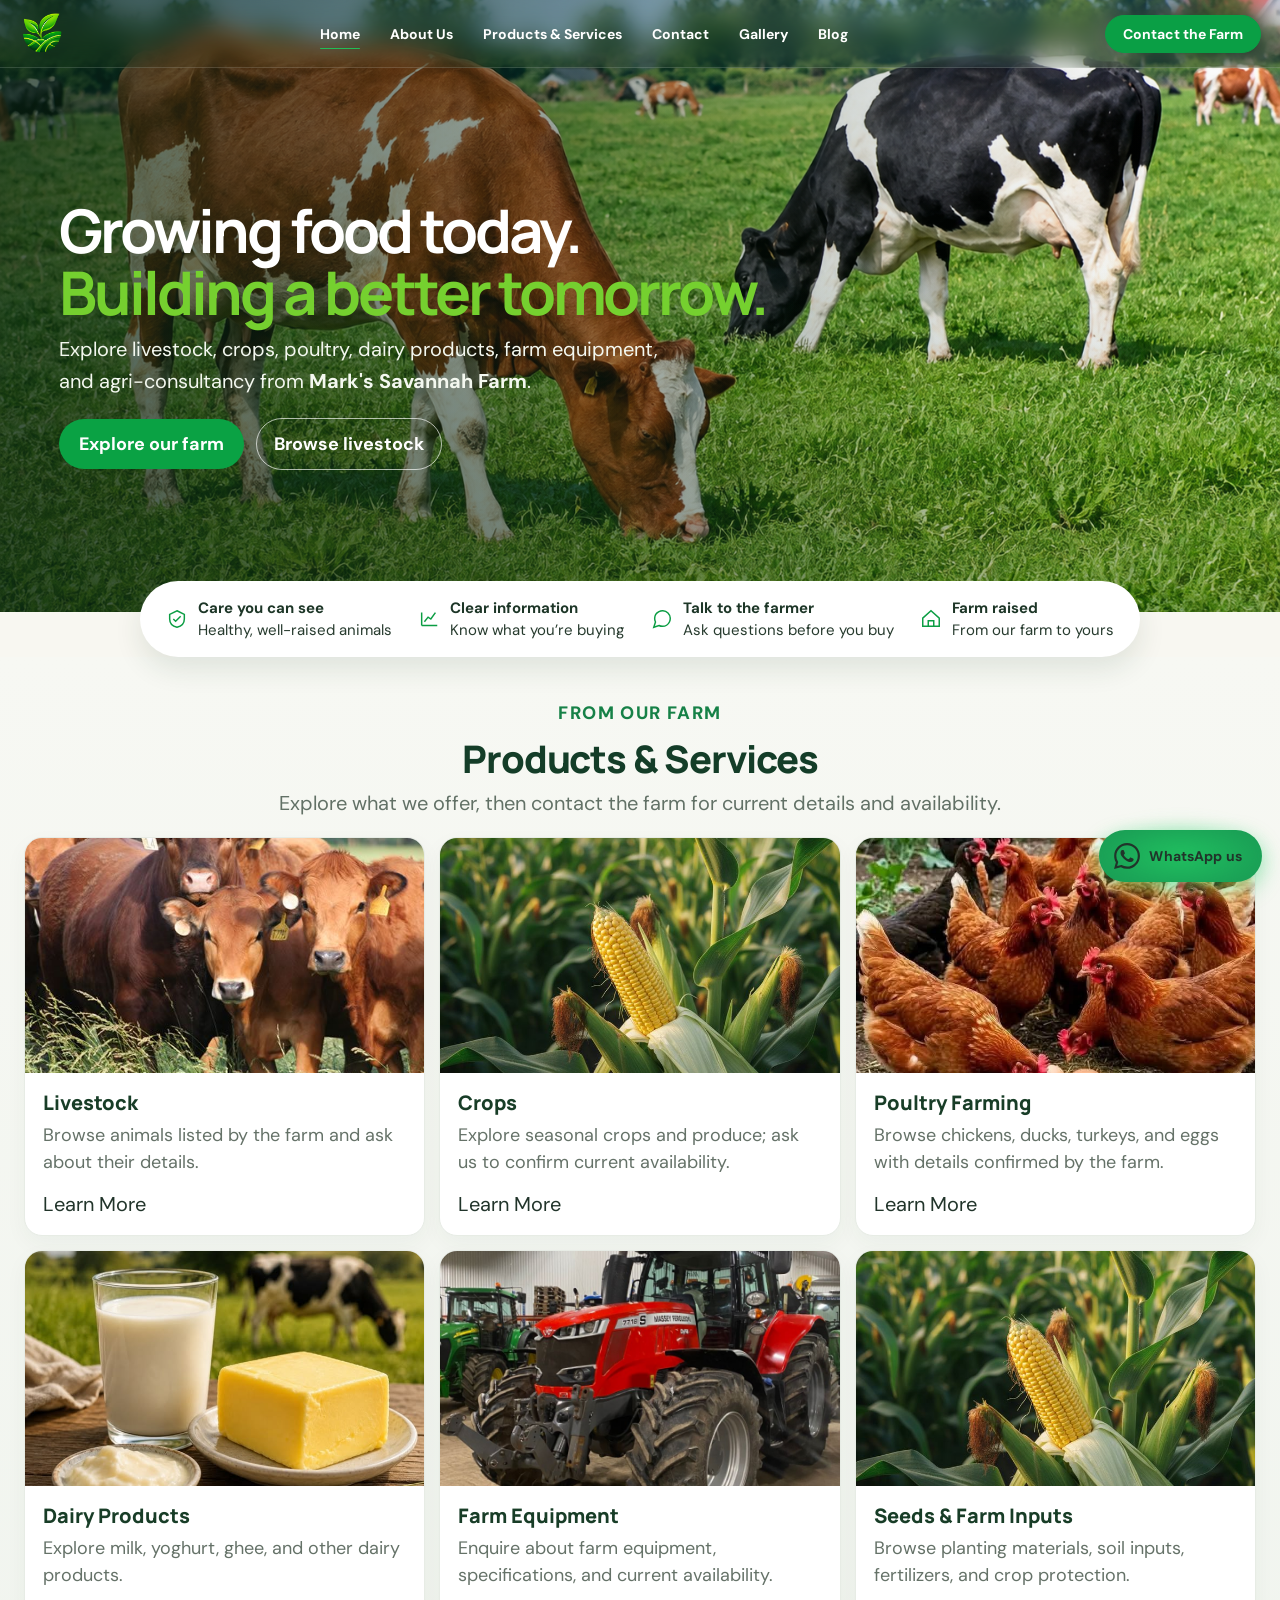
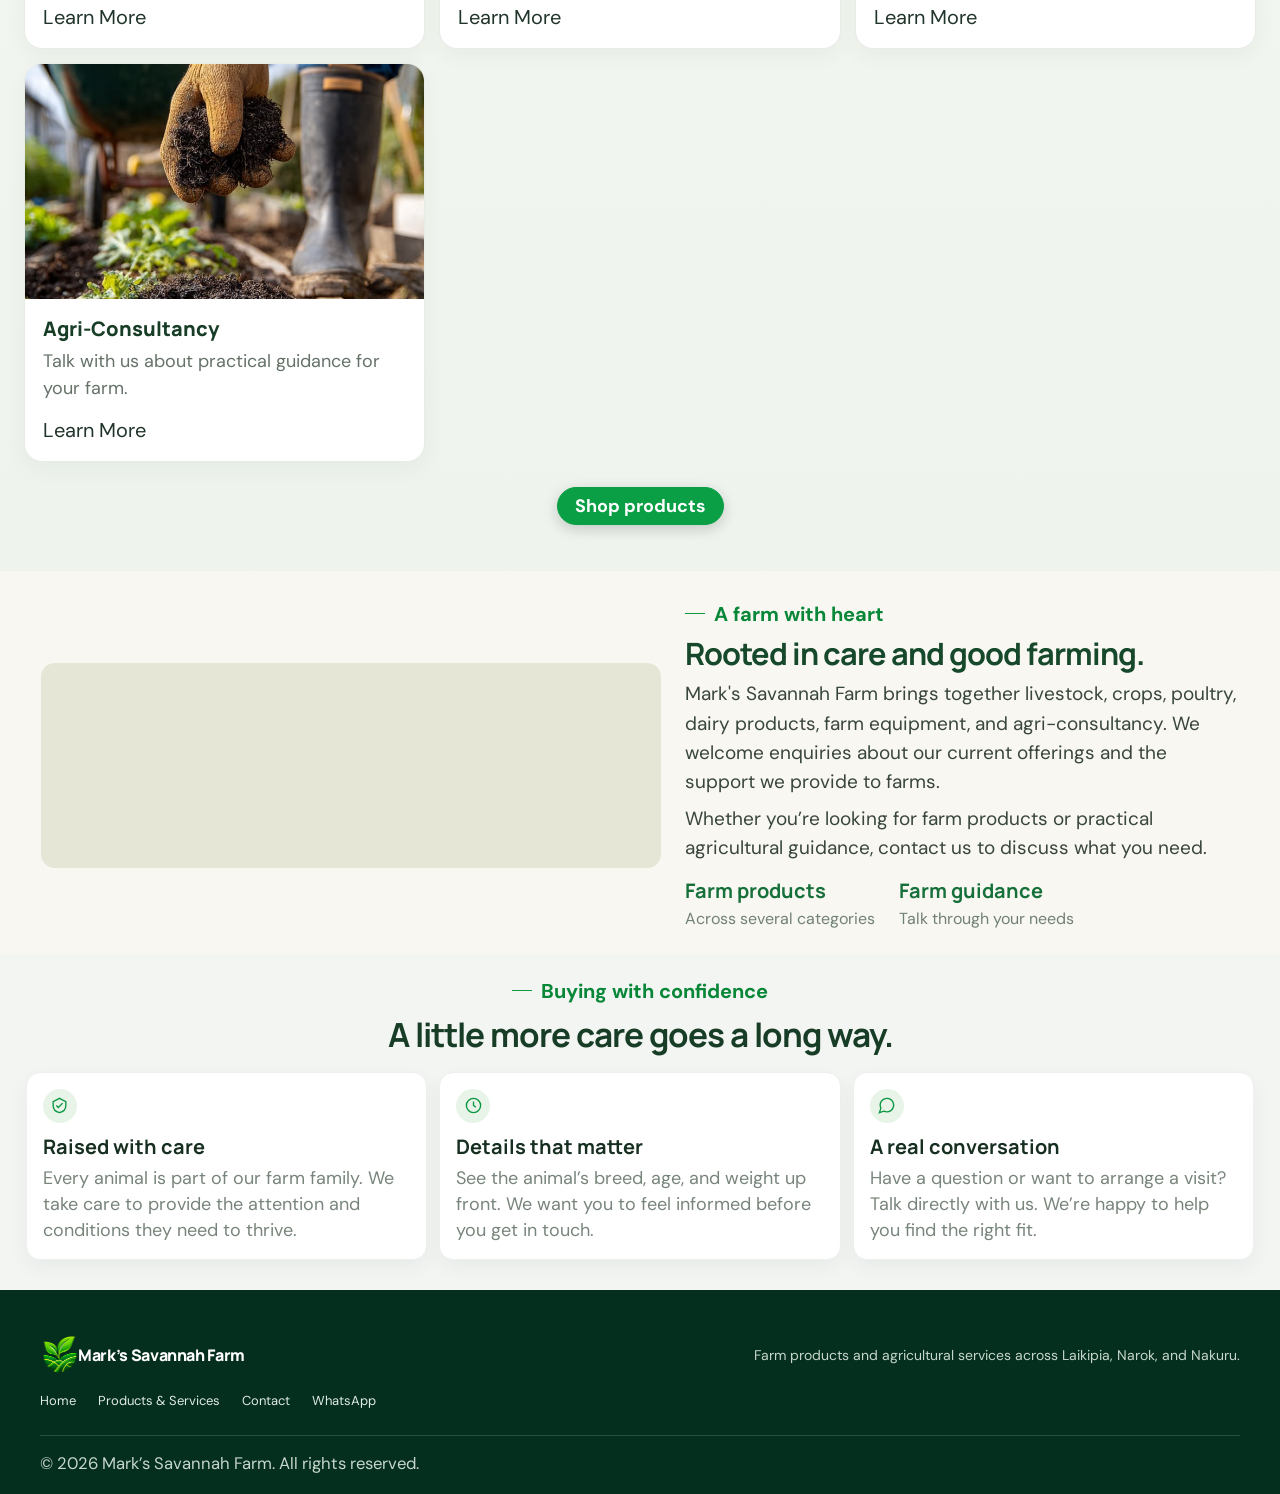
==== commit 75bb6f05: "Update product links and add shop functionality - Changed product links in products-and-services.htm" ====
--- a/index.html
+++ b/index.html
@@ -1,6 +1,14 @@
 <!doctype html>
 <html lang="en" class="page-index">
   <head>
+    <script>
+      // Send older Android installs straight to the app before the website can paint.
+      if (/Android/i.test(navigator.userAgent) &&
+          (window.matchMedia('(display-mode: standalone)').matches || navigator.standalone === true)) {
+        const appUrl = new URL('app.html', window.location.href);
+        if (window.location.pathname !== appUrl.pathname) window.location.replace(appUrl.href);
+      }
+    </script>
     <meta charset="utf-8">
     <meta name="viewport" content="width=device-width,initial-scale=1">
     <meta name="theme-color" content="#183727">
@@ -16,7 +24,7 @@
     <link rel="preconnect" href="https://fonts.googleapis.com">
     <link rel="preconnect" href="https://fonts.gstatic.com" crossorigin>
     <link href="https://fonts.googleapis.com/css2?family=DM+Sans:wght@400;500;600;700&family=Manrope:wght@400;500;600;700;800&display=swap" rel="stylesheet">
-    <link rel="stylesheet" href="CSS/site.css?v=106">
+    <link rel="stylesheet" href="CSS/site.css?v=132">
   </head>
   <body class="page-index">
     <nav class="nav">
@@ -46,10 +54,10 @@
             <div class="mega-col">
               <div class="mega-title">From the farm</div>
               <div class="mega-links">
-                <a href="https://wa.me/254706894568?text=Hello%20Mark%27s%20Savannah%20Farm%2C%20I%27d%20like%20to%20ask%20about%20your%20crops." target="_blank" rel="noopener" data-preview="crops">Crops</a>
-                <a href="https://wa.me/254706894568?text=Hello%20Mark%27s%20Savannah%20Farm%2C%20I%27d%20like%20to%20ask%20about%20poultry%20farming." target="_blank" rel="noopener" data-preview="poultryFarming">Poultry Farming</a>
-                <a href="https://wa.me/254706894568?text=Hello%20Mark%27s%20Savannah%20Farm%2C%20I%27d%20like%20to%20ask%20about%20your%20dairy%20products." target="_blank" rel="noopener" data-preview="dairy">Dairy Products</a>
-                <a href="products-and-services.html#farm-equipment" data-preview="equipment">Farm Equipment</a>
+                <a href="shop.html?category=Crops" data-preview="crops">Crops</a>
+                <a href="shop.html?category=Poultry" data-preview="poultryFarming">Poultry Farming</a>
+                <a href="shop.html?category=Dairy" data-preview="dairy">Dairy Products</a>
+                <a href="shop.html?category=Equipment" data-preview="equipment">Farm Equipment</a>
               </div>
             </div>
             <div class="mega-col">
@@ -67,7 +75,7 @@
         <a href="gallery.html">Gallery</a>
         <a href="blog.html">Blog</a>
       </div>
-      <a class="nav-quote" href="https://wa.me/254706894568?text=Hello%20Mark%27s%20Savannah%20Farm%2C%20I%27d%20like%20a%20quote." target="_blank" rel="noopener">Get a Quote</a>
+      <a class="nav-quote" href="contact.html">Contact the Farm</a>
     </nav>
     <main id="top">
       <section class="hero">
@@ -128,7 +136,7 @@
               <img class="offering-card-image" src="Assets/Crops.jpg" alt="Crops growing in a farm field">
               <div class="offering-card-copy">
                 <h3>Crops</h3>
-                <p>Ask about crop products and what is currently available.</p>
+                <p>Explore seasonal crops and produce; ask us to confirm current availability.</p>
                 <a href="products-and-services.html#crop-farming">Learn More <span aria-hidden="true"></span></a>
               </div>
             </article>
@@ -136,7 +144,7 @@
               <img class="offering-card-image" src="Assets/poultry%20Frming.jpg" alt="Poultry raised on the farm">
               <div class="offering-card-copy">
                 <h3>Poultry Farming</h3>
-                <p>Contact us about poultry farming and available offerings.</p>
+                <p>Browse chickens, ducks, turkeys, and eggs with details confirmed by the farm.</p>
                 <a href="products-and-services.html#poultry-farming">Learn More <span aria-hidden="true"></span></a>
               </div>
             </article>
@@ -144,7 +152,7 @@
               <img class="offering-card-image" src="Assets/Dairy%20Products.jpg" alt="Fresh dairy products from the farm">
               <div class="offering-card-copy">
                 <h3>Dairy Products</h3>
-                <p>Ask the farm about its dairy products and availability.</p>
+                <p>Explore milk, yoghurt, ghee, and other dairy products.</p>
                 <a href="products-and-services.html#dairy-products">Learn More <span aria-hidden="true"></span></a>
               </div>
             </article>
@@ -157,6 +165,14 @@
               </div>
             </article>
             <article class="offering-card">
+              <img class="offering-card-image" src="Assets/Crops.jpg" alt="Crops growing in a farm field">
+              <div class="offering-card-copy">
+                <h3>Seeds &amp; Farm Inputs</h3>
+                <p>Browse planting materials, soil inputs, fertilizers, and crop protection.</p>
+                <a href="products-and-services.html#details-inputs">Learn More <span aria-hidden="true"></span></a>
+              </div>
+            </article>
+            <article class="offering-card">
               <img class="offering-card-image" src="Assets/Agri-Consultancy.jpg" alt="A young crop growing in rich soil">
               <div class="offering-card-copy">
                 <h3>Agri-Consultancy</h3>
@@ -165,6 +181,7 @@
               </div>
             </article>
           </div>
+          <p class="offerings-shop-link"><a class="nav-quote" href="shop.html">Shop products</a></p>
         </div>
       </section>
       <section class="section" id="livestock">
@@ -321,6 +338,18 @@
         <small>© <span id="year"></span> Mark’s Savannah Farm. All rights reserved.</small>
       </div>
     </footer>
+    <dialog class="app-install-dialog" id="app-install-dialog" aria-labelledby="app-install-title">
+      <button class="app-install-close" type="button" data-install-dismiss aria-label="Close app install prompt">×</button>
+      <div class="app-install-mark"><img src="Assets/Glossy%20Green%20Agriculture%20Emblem.png" alt=""></div>
+      <p class="app-install-kicker">Mark’s Savannah Farm app</p>
+      <h2 id="app-install-title">Take the farm with you.</h2>
+      <p class="app-install-copy">Browse livestock and farm products, read practical guides, and reach our team from your phone.</p>
+      <img class="app-install-photo" src="Assets/Onboarding.png" alt="Cattle, goats, and poultry at a farm" loading="lazy">
+      <p class="app-install-help" data-install-help hidden></p>
+      <button class="app-install-primary" type="button" data-install-action>Install the app</button>
+      <a class="app-install-open" href="app.html">Open the app in your browser</a>
+      <button class="app-install-later" type="button" data-install-dismiss>Not now</button>
+    </dialog>
     <div class="modal" id="enquiry" role="dialog" aria-modal="true" aria-labelledby="enquiryTitle">
       <div class="dialog">
         <div class="dialog-head">
@@ -342,6 +371,6 @@
       <svg viewBox="0 0 24 24" aria-hidden="true" focusable="false"><path fill="currentColor" d="M17.47 14.38c-.3-.15-1.76-.87-2.03-.97-.27-.1-.47-.15-.67.15-.2.3-.77.97-.94 1.17-.17.2-.35.22-.65.07-.3-.15-1.26-.46-2.39-1.47-.88-.79-1.48-1.76-1.65-2.06-.17-.3-.02-.46.13-.61.14-.13.3-.35.45-.52.15-.17.2-.3.3-.5.1-.2.05-.37-.02-.52-.08-.15-.67-1.61-.92-2.21-.24-.58-.49-.5-.67-.51h-.57c-.2 0-.52.07-.79.37-.27.3-1.04 1.02-1.04 2.48s1.07 2.88 1.21 3.07c.15.2 2.1 3.2 5.08 4.49.71.3 1.26.49 1.69.63.71.23 1.36.2 1.87.12.57-.09 1.76-.72 2.01-1.41.25-.7.25-1.29.17-1.41-.07-.12-.27-.2-.57-.35m-5.42 7.4h-.01a9.87 9.87 0 0 1-5.03-1.38l-.36-.21-3.74.98 1-3.65-.24-.37a9.86 9.86 0 0 1-1.51-5.26c0-5.45 4.44-9.88 9.89-9.88 2.64 0 5.12 1.03 6.99 2.9a9.83 9.83 0 0 1 2.89 6.99c0 5.45-4.44 9.88-9.88 9.88m8.41-18.3A11.8 11.8 0 0 0 12.05 0C5.5 0 .16 5.34.16 11.89c0 2.1.55 4.14 1.59 5.95L.06 24l6.3-1.65a11.9 11.9 0 0 0 5.68 1.45h.01c6.55 0 11.89-5.34 11.89-11.9 0-3.18-1.24-6.17-3.48-8.41Z"/></svg>
       <span class="wa-float-label">WhatsApp us</span>
     </a>
-    <script src="JS/site.js?v=82"></script>
+    <script src="JS/site.js?v=86"></script>
   </body>
 </html>
--- a/CSS/site.css
+++ b/CSS/site.css
@@ -5561,7 +5561,7 @@
 html.page-farm-app .splash-brand p { margin:5px 0 0; color:#fff; font:italic 700 18px Georgia,serif; text-shadow:0 1px 8px #052c1d; }
 html.page-farm-app .splash-bottom { position:relative; z-index:1; display:grid; justify-items:center; gap:22px; min-height:145px; padding:26px 24px calc(24px + env(safe-area-inset-bottom)); border-radius:50% 50% 0 0/18px 18px 0 0; background:#00572e; text-align:center; }
 html.page-farm-app .splash-bottom p { max-width:250px; margin:4px 0 0; font-size:16px; line-height:1.35; }
-html.page-farm-app .splash-progress { display:block; width:72px; height:6px; padding:0; border:0; border-radius:10px; background:#ffffff55; cursor:pointer; }
+html.page-farm-app .splash-progress { display:block; width:72px; height:6px; padding:0; border:0; border-radius:10px; background:#ffffff55; }
 html.page-farm-app .splash-progress span { display:block; width:50%; height:100%; border-radius:inherit; background:#fff; animation:splash-progress 1.8s ease-in-out forwards; }
 @keyframes splash-progress { to { width:100%; } }
 html.page-farm-app .app-onboarding { display:flex; flex-direction:column; gap:14px; background:#fffdf6; }
@@ -5622,3 +5622,578 @@
 html.page-farm-app .app-toast.is-visible { transform:translateY(0); opacity:1; }
 @media(max-height:720px) { html.page-farm-app .app-screen { padding-right:20px; padding-left:20px; } html.page-farm-app .app-onboarding { gap:8px; } html.page-farm-app .onboarding-copy { padding:3px 0 7px; } html.page-farm-app .onboarding-image { min-height:165px; max-height:34vh; } html.page-farm-app .onboarding-benefits { gap:4px; padding-top:8px; } html.page-farm-app .benefit-icon { flex-basis:34px; width:34px; height:34px; } html.page-farm-app .onboarding-benefits > div { min-height:36px; font-size:13px; } html.page-farm-app .app-auth { gap:6px; } html.page-farm-app .app-input { min-height:43px; } html.page-farm-app .app-input input { height:40px; } html.page-farm-app .social-auth-button { min-height:40px; } }
 @media(min-width:700px) { html.page-farm-app .app-shell { min-height:min(900px,100vh); margin:24px auto; border:8px solid #17241d; border-radius:34px; } html.page-farm-app .app-screen { min-height:min(884px,calc(100vh - 48px)); border-radius:26px; } body.farm-app { display:flow-root; } }
+
+/* Homepage app install prompt. */
+html.page-index .app-install-dialog { position:fixed; width:min(410px,calc(100% - 32px)); max-width:none; max-height:min(92dvh,740px); padding:26px; overflow:auto; border:1px solid #dfe7dd; border-radius:24px; background:#fffdf6; color:#17251b; box-shadow:0 24px 90px #061d1290; text-align:center; }
+html.page-index .app-install-dialog::backdrop { background:#071b11a6; backdrop-filter:blur(4px); }
+html.page-index .app-install-dialog[open] { animation:install-dialog-in .24s ease-out both; }
+@keyframes install-dialog-in { from { opacity:0; transform:translateY(12px) scale(.98); } to { opacity:1; transform:translateY(0) scale(1); } }
+html.page-index .app-install-close { position:absolute; top:12px; right:14px; width:34px; height:34px; border:0; border-radius:50%; background:#eff3eb; color:#31513a; font-size:24px; line-height:1; cursor:pointer; }
+html.page-index .app-install-mark { width:48px; height:48px; margin:0 auto 8px; overflow:hidden; border-radius:15px; background:#eaf3e5; }
+html.page-index .app-install-mark img { width:100%; height:100%; object-fit:cover; }
+html.page-index .app-install-kicker { margin:0; color:#08743a; font:800 12px Manrope,sans-serif; letter-spacing:.07em; text-transform:uppercase; }
+html.page-index .app-install-dialog h2 { margin:8px 0; color:#133b26; font:800 28px/1.12 Manrope,sans-serif; letter-spacing:-.8px; }
+html.page-index .app-install-copy { max-width:330px; margin:0 auto 16px; color:#56645a; font-size:15px; line-height:1.5; }
+html.page-index .app-install-photo { display:block; width:100%; height:145px; margin:0 0 16px; border-radius:15px; object-fit:cover; object-position:center 48%; }
+html.page-index .app-install-primary { display:flex; width:100%; min-height:49px; align-items:center; justify-content:center; border:0; border-radius:999px; background:#00602f; color:#fff; font:800 16px Manrope,sans-serif; cursor:pointer; }
+html.page-index .app-install-primary:hover { background:#004d28; }
+html.page-index .app-install-open { display:block; margin:12px 0 0; color:#086536; font-size:14px; font-weight:800; text-decoration:underline; text-underline-offset:3px; }
+html.page-index .app-install-later { margin-top:13px; padding:7px 16px; border:0; background:transparent; color:#69756b; font:600 13px 'DM Sans',sans-serif; cursor:pointer; }
+html.page-index .app-install-help { margin:14px 0 0; padding:12px 14px; border-radius:12px; background:#eff5eb; color:#394b3d; font-size:13px; line-height:1.5; text-align:left; }
+@media(max-width:560px) { html.page-index .app-install-dialog { position:fixed; inset:auto 0 0; width:100%; max-width:none; max-height:92dvh; margin:0; padding:24px 22px calc(20px + env(safe-area-inset-bottom)); border:0; border-radius:24px 24px 0 0; box-shadow:0 -16px 60px #061d1238; } html.page-index .app-install-photo { height:125px; } }
+html.page-farm-app:not(.android-app) .app-shell { display:none; }
+html.page-farm-app .app-not-android { display:none; }
+html.page-farm-app:not(.android-app) .app-not-android { display:grid; min-height:100vh; min-height:100dvh; align-content:center; justify-items:center; gap:12px; padding:30px; background:#fffdf6; color:#193c29; text-align:center; }
+html.page-farm-app .app-not-android img { width:76px; height:76px; }
+html.page-farm-app .app-device-kicker { margin:0; color:#08743a; font:800 12px Manrope,sans-serif; letter-spacing:.08em; text-transform:uppercase; }
+html.page-farm-app .app-not-android h1 { margin:0; font:800 30px/1.15 Manrope,sans-serif; }
+html.page-farm-app .app-not-android p:not(.app-device-kicker) { max-width:360px; margin:0; color:#56645a; font-size:16px; line-height:1.6; }
+html.page-farm-app .app-not-android a { margin-top:7px; padding:13px 22px; border-radius:999px; background:#00602f; color:#fff; font-weight:800; text-decoration:none; }
+
+/* ===== Farm app polish + launch animation (v108) ===== */
+html.page-farm-app { -webkit-tap-highlight-color:transparent; -webkit-font-smoothing:antialiased; }
+html.page-farm-app button, html.page-farm-app a { touch-action:manipulation; }
+html.page-farm-app :focus-visible { outline:3px solid #d9a441; outline-offset:2px; }
+html.page-farm-app .app-shell { background:#fffdf6; }
+
+/* Launch sequence: green field -> photo opens from the centre -> logo, tagline, panel rise in */
+html.page-farm-app .splash-photo { animation:splash-open 1.25s cubic-bezier(.22,.7,.2,1) both, splash-drift 4.2s ease-out both; }
+html.page-farm-app .splash-brand img { animation:splash-rise .85s cubic-bezier(.2,.8,.2,1) .45s both; }
+html.page-farm-app .splash-brand p { color:#f4d98e; animation:splash-rise .85s cubic-bezier(.2,.8,.2,1) .8s both; }
+html.page-farm-app .splash-bottom { animation:splash-panel .75s cubic-bezier(.2,.8,.2,1) 1s both; }
+html.page-farm-app .splash-bottom p { opacity:.92; }
+html.page-farm-app .splash-progress { width:84px; height:5px; overflow:hidden; }
+html.page-farm-app .splash-progress span { width:0; background:#f4d98e; animation:splash-progress 1.4s ease-in-out 1.05s forwards; }
+html.page-farm-app .app-splash { transition:opacity .38s ease,transform .38s ease; }
+html.page-farm-app .app-splash.is-leaving { opacity:0; transform:scale(1.04); pointer-events:none; }
+@keyframes splash-open { from { clip-path:circle(0% at 50% 44%); } to { clip-path:circle(85% at 50% 44%); } }
+@keyframes splash-drift { from { transform:scale(1.14); } to { transform:scale(1); } }
+@keyframes splash-rise { from { opacity:0; transform:translateY(22px); } to { opacity:1; transform:none; } }
+@keyframes splash-panel { from { transform:translateY(100%); } to { transform:none; } }
+
+/* Screen changes */
+html.page-farm-app .app-onboarding.is-active, html.page-farm-app .app-auth.is-active { animation:screen-in .4s cubic-bezier(.2,.8,.2,1) both; }
+html.page-farm-app .onboarding-content.is-swap .onboarding-copy, html.page-farm-app .onboarding-content.is-swap .onboarding-benefits { animation:screen-in .35s ease-out both; }
+html.page-farm-app .onboarding-content.is-swap .onboarding-image img { animation:image-in .5s ease-out both; }
+@keyframes screen-in { from { opacity:0; transform:translateY(14px); } to { opacity:1; transform:none; } }
+@keyframes image-in { from { opacity:.3; transform:scale(1.06); } to { opacity:1; transform:none; } }
+
+/* Onboarding */
+html.page-farm-app .app-screen { padding-right:22px; padding-left:22px; }
+html.page-farm-app .app-back-site { width:40px; height:40px; margin-left:-6px; background:#eef2e8; color:#14391f; font-size:28px; padding-bottom:3px; }
+html.page-farm-app .app-step { padding:6px 12px; border-radius:999px; background:#eef2e8; color:#14391f; }
+html.page-farm-app .onboarding-copy h1 { font-size:clamp(27px,7.6vw,33px); color:#0d2b19; }
+html.page-farm-app .onboarding-copy p { color:#47564b; font-size:16px; line-height:1.5; }
+html.page-farm-app .onboarding-image { border-radius:24px; box-shadow:0 18px 36px -18px #06472a66; }
+html.page-farm-app .onboarding-benefits { gap:6px; }
+html.page-farm-app .onboarding-benefits > div { color:#1c2a20; font-weight:600; }
+html.page-farm-app .benefit-icon { flex-basis:38px; width:38px; height:38px; background:#e3efdc; color:#00602f; }
+html.page-farm-app .benefit-icon svg, html.page-farm-app .app-input > span svg, html.page-farm-app .password-toggle svg, html.page-farm-app .whatsapp-mark svg { width:20px; height:20px; fill:none; stroke:currentColor; stroke-width:1.8; stroke-linecap:round; stroke-linejoin:round; }
+html.page-farm-app .onboarding-dots button { width:9px; height:9px; background:#d4d8c4; transition:width .25s,background .25s; }
+html.page-farm-app .onboarding-dots button[aria-current="step"] { width:26px; border-radius:6px; background:#00602f; }
+html.page-farm-app .app-primary { min-height:54px; font-size:16px; box-shadow:0 10px 22px -10px #00602fcc; }
+html.page-farm-app .app-primary:hover { transform:none; }
+html.page-farm-app .app-primary:active, html.page-farm-app .social-auth-button:active { transform:scale(.98); }
+html.page-farm-app .onboarding-skip { padding:8px 14px; color:#47564b; font-size:13px; }
+
+/* Sign in / sign up */
+html.page-farm-app .app-auth { gap:12px; background:#fffdf6; }
+html.page-farm-app .auth-skip { padding:6px 0; color:#00602f; }
+html.page-farm-app .auth-brand { gap:6px; padding:8px 0 10px; }
+html.page-farm-app .auth-mode-label { font-size:26px; color:#0d2b19; }
+html.page-farm-app .auth-brand p { color:#5b685f; }
+html.page-farm-app .app-form { gap:12px; }
+html.page-farm-app .app-input { min-height:54px; border:1.5px solid #dfe3d4; border-radius:16px; transition:border-color .2s,box-shadow .2s; }
+html.page-farm-app .app-input:focus-within { border-color:#00602f; box-shadow:0 0 0 4px #00602f1f; }
+html.page-farm-app .app-input > span { color:#00602f; display:grid; place-items:center; }
+html.page-farm-app .app-input input { height:50px; font-size:16px; }
+html.page-farm-app .password-toggle { display:grid; place-items:center; width:36px; height:36px; margin-right:-8px; border-radius:50%; color:#5b685f; }
+html.page-farm-app .form-meta, html.page-farm-app .terms-check { font-size:13px; }
+html.page-farm-app .social-auth-button { min-height:50px; border-width:1.5px; border-color:#dfe3d4; font-size:14px; }
+html.page-farm-app .whatsapp-mark { display:grid; place-items:center; color:#16a34a; }
+html.page-farm-app .app-prototype-note { color:#6c786f; font-size:11px; }
+html.page-farm-app .app-toast { border-radius:14px; box-shadow:0 12px 30px -12px #06472a99; }
+html.page-farm-app .app-required-note { margin:-4px 0 0; color:#647168; font-size:11px; line-height:1.2; text-align:right; }
+html.page-farm-app .app-required-note span, html.page-farm-app .app-input.is-required::after, html.page-farm-app .terms-check.is-required::after { color:#b43a2d; font-weight:800; }
+html.page-farm-app .app-input.is-required::after { flex:none; margin-left:-4px; content:'*'; }
+html.page-farm-app .terms-check.is-required::after { content:'*'; }
+html.page-farm-app .password-rules { margin:-3px 1px 0; }
+html.page-farm-app .password-rules > p { margin:0 0 5px; color:#68756b; font-size:11px; font-weight:700; }
+html.page-farm-app .password-rules ul { display:grid; grid-template-columns:repeat(2,minmax(0,1fr)); gap:5px 9px; margin:0; padding:0; list-style:none; }
+html.page-farm-app .password-rules li { display:flex; align-items:center; gap:5px; color:#68756b; font-size:10px; line-height:1.25; }
+html.page-farm-app .password-rules li::before { content:'○'; color:#9aa59a; font-size:12px; font-weight:800; }
+html.page-farm-app .password-rules li.is-met { color:#08713b; }
+html.page-farm-app .password-rules li.is-met::before { content:'✓'; color:#08713b; }
+html.page-farm-app .auth-logo-lockup { display:flex; width:min(210px,70%); align-items:center; justify-content:center; margin:2px 0 6px; }
+html.page-farm-app .auth-logo-lockup img { display:block; width:100%; height:54px; object-fit:contain; }
+html.page-farm-app .app-field-label { display:block; margin:0 0 -9px; color:#818981; font:500 13px/1.2 'DM Sans',sans-serif; }
+html.page-farm-app .app-field-label span { color:#cf4034; font-weight:800; }
+html.page-farm-app .app-input.is-required::after { display:none; }
+html.page-farm-app .password-toggle { display:block; width:auto; height:auto; margin:0 -4px 0 4px; padding:5px 3px; border-radius:0; color:#515a52; font:500 12px 'DM Sans',sans-serif; text-decoration:underline; text-underline-offset:2px; }
+html.page-farm-app .google-mark { display:block; width:19px; height:19px; flex:none; color:initial; text-shadow:none; }
+html.page-farm-app .facebook-mark { display:block; width:19px; height:19px; flex:none; }
+html.page-farm-app .password-rules { margin:-5px 0 0; }
+html.page-farm-app .password-rules > p { margin:0 0 5px; color:#828a82; font-size:11px; font-weight:500; }
+html.page-farm-app .password-rules ul { display:flex; flex-wrap:wrap; gap:5px; }
+html.page-farm-app .password-rules li { min-height:22px; padding:3px 8px 3px 6px; border-radius:999px; background:#eceeeb; color:#727a73; font-size:10px; white-space:nowrap; }
+html.page-farm-app .password-rules li::before { content:'✓'; font-size:10px; color:#8b938c; }
+html.page-farm-app .password-rules li.is-met { background:#e4f7e8; color:#17743a; }
+html.page-farm-app .password-rules li.is-met::before { color:#07963b; }
+html.page-farm-app .app-shell { height:100dvh; min-height:0; overflow-x:hidden; overflow-y:auto; overscroll-behavior-y:contain; }
+html.page-farm-app .app-auth.is-sign-up { height:auto; min-height:100dvh; max-height:none; overflow:visible; padding-bottom:calc(18px + env(safe-area-inset-bottom)); }
+html.page-farm-app .app-auth.is-sign-up > * { flex:0 0 auto; }
+@media(min-width:700px) { html.page-farm-app .app-shell { height:min(900px,calc(100vh - 48px)); } html.page-farm-app .app-auth.is-sign-up { min-height:100%; } }
+
+/* Plain, readable layout for the app's Terms and Privacy pages. */
+html.page-legal, html.page-legal * { box-sizing:border-box; }
+html.page-legal { background:#f4f7f3; color:#223329; font-family:'DM Sans',Arial,sans-serif; }
+html.page-legal body { margin:0; min-height:100vh; }
+html.page-legal .legal-shell { width:min(100% - 32px, 900px); margin:0 auto; }
+html.page-legal .legal-header { display:flex; align-items:center; justify-content:space-between; gap:18px; min-height:82px; border-bottom:1px solid #dce6dc; }
+html.page-legal .legal-brand { display:inline-flex; align-items:center; }
+html.page-legal .legal-brand img { display:block; width:190px; max-height:54px; object-fit:contain; object-position:left center; }
+html.page-legal .legal-back { display:inline-flex; align-items:center; justify-content:center; min-height:42px; padding:0 17px; border-radius:999px; background:#075b31; color:#fff; font-size:14px; font-weight:700; text-decoration:none; }
+html.page-legal .legal-back:hover, html.page-legal .legal-back:focus-visible { background:#08783e; }
+html.page-legal .legal-content { margin:34px 0 48px; padding:clamp(24px,5vw,56px); border:1px solid #e2eae0; border-radius:22px; background:#fff; box-shadow:0 16px 50px #173d250d; }
+html.page-legal .legal-kicker { margin:0 0 10px; color:#168246; font-size:13px; font-weight:800; letter-spacing:.11em; text-transform:uppercase; }
+html.page-legal .legal-content h1 { margin:0; color:#103f27; font:800 clamp(32px,5vw,48px)/1.12 Manrope,'DM Sans',sans-serif; letter-spacing:-1.5px; }
+html.page-legal .legal-updated { margin:12px 0 27px; color:#69766c; font-size:13px; }
+html.page-legal .legal-content p { color:#4a584e; font-size:16px; line-height:1.75; }
+html.page-legal .legal-content h2 { margin:30px 0 8px; color:#16492d; font:800 20px/1.35 Manrope,'DM Sans',sans-serif; }
+html.page-legal .legal-content a { color:#08713a; font-weight:700; text-underline-offset:3px; }
+html.page-legal .legal-related { display:flex; flex-wrap:wrap; gap:12px 22px; margin-top:34px; padding-top:22px; border-top:1px solid #e4ebe2; }
+html.page-legal .legal-related a { font-size:14px; }
+html.page-legal .legal-footer { padding:0 0 28px; color:#718075; font-size:13px; text-align:center; }
+@media (max-width:560px) {
+  html.page-legal .legal-shell { width:min(100% - 22px,900px); }
+  html.page-legal .legal-header { min-height:70px; }
+  html.page-legal .legal-brand img { width:148px; max-height:44px; }
+  html.page-legal .legal-back { min-height:38px; padding:0 12px; font-size:12px; }
+  html.page-legal .legal-content { margin:18px 0 30px; padding:22px 19px; border-radius:16px; }
+  html.page-legal .legal-content p { font-size:15px; }
+  html.page-legal .legal-content h2 { font-size:18px; }
+}
+@media (prefers-reduced-motion:reduce) {
+  html.page-farm-app *, html.page-farm-app *::before, html.page-farm-app *::after { animation:none!important; transition:none!important; }
+  html.page-farm-app .splash-progress span { width:100%; }
+}
+
+/* ===== Phone mode: show the green emblem instead of the wordmark logo (v119) ===== */
+html.page-farm-app .splash-name { display:none; }
+@media (max-width:699px) {
+  html.page-farm-app .splash-brand picture, html.page-farm-app .auth-logo-lockup picture, html.page-legal .legal-brand picture { display:block; }
+  html.page-farm-app .splash-brand img { width:150px; height:140px; object-fit:contain; border-radius:0; box-shadow:none; filter:drop-shadow(0 10px 22px #001b12aa); }
+  html.page-farm-app .splash-name { display:block; margin:16px 0 2px; color:#fff; font:800 26px/1.1 Manrope,'DM Sans',sans-serif; letter-spacing:-.6px; text-shadow:0 2px 12px #052c1d; animation:splash-rise .85s cubic-bezier(.2,.8,.2,1) .65s both; }
+  html.page-farm-app .auth-logo-lockup { width:auto; }
+  html.page-farm-app .auth-logo-lockup img { width:84px; height:78px; object-fit:contain; border-radius:0; box-shadow:none; }
+  html.page-legal .legal-brand img { width:48px; height:44px; max-height:none; object-fit:contain; border-radius:0; }
+}
+
+/* ===== Fixed splash sequence: 2.7 second hold followed by a 0.4 second fade ===== */
+html.page-farm-app .splash-photo { animation:splash-open .8s cubic-bezier(.22,.7,.2,1) both, splash-drift 2s ease-out both; }
+html.page-farm-app .splash-brand img { animation:splash-rise .55s cubic-bezier(.2,.8,.2,1) .2s both; }
+html.page-farm-app .splash-name { animation-duration:.55s; animation-delay:.35s; }
+html.page-farm-app .splash-brand p { animation:splash-rise .55s cubic-bezier(.2,.8,.2,1) .45s both; }
+html.page-farm-app .splash-bottom { animation:splash-panel .5s cubic-bezier(.2,.8,.2,1) .55s both; }
+html.page-farm-app .splash-progress span { animation:splash-progress .9s ease-in-out .7s forwards; }
+html.page-farm-app .app-splash.is-leaving { transition-duration:.4s; }
+@media (prefers-reduced-motion:reduce) {
+  html.page-farm-app .app-splash.is-leaving { transition:none!important; }
+}
+
+/* Phone-first buyer dashboard */
+html.page-customer-account { background:#f3f6f1; color:#18271d; font-family:'DM Sans',Arial,sans-serif; }
+html.page-customer-account body { min-height:100vh; margin:0; background:#f3f6f1; color:#18271d; font:15px/1.5 'DM Sans',Arial,sans-serif; }
+html.page-customer-account .buyer-app { width:min(100%,560px); min-height:100vh; margin:0 auto; padding:0 0 calc(82px + env(safe-area-inset-bottom)); background:#f3f6f1; }
+html.page-customer-account .buyer-topbar { position:sticky; z-index:20; top:0; display:flex; height:68px; align-items:center; justify-content:space-between; padding:0 20px; border-bottom:1px solid #e7ece5; background:#ffffffed; backdrop-filter:blur(14px); }
+html.page-customer-account .buyer-brand { display:flex; align-items:center; gap:10px; color:#084c2d; text-decoration:none; }
+html.page-customer-account a.buyer-brand { color:#084c2d; }
+html.page-customer-account .buyer-brand img { width:42px; height:42px; border-radius:50%; object-fit:contain; }
+html.page-customer-account .buyer-brand strong, html.page-customer-account .buyer-brand small { display:block; line-height:1.05; }
+html.page-customer-account .buyer-brand strong { font:800 17px/1 Manrope,'DM Sans',sans-serif; letter-spacing:.02em; }
+html.page-customer-account .buyer-brand small { margin-top:4px; font-size:10px; font-weight:800; letter-spacing:.13em; }
+html.page-customer-account .buyer-profile-shortcut { display:grid; width:40px; height:40px; place-items:center; border-radius:50%; background:#e4f0e3; color:#075c3b; text-decoration:none; }
+html.page-customer-account .buyer-profile-shortcut span { font-size:14px; font-weight:800; }
+html.page-farm-app .social-auth-options { display:flex; align-items:center; justify-content:center; gap:12px; }
+html.page-farm-app .social-auth-options .social-auth-button { display:grid; width:54px; height:50px; min-height:50px; flex:none; place-items:center; padding:0; border-radius:15px; }
+html.page-farm-app .social-auth-options .google-mark { width:21px; height:21px; }
+html.page-farm-app .social-auth-options .facebook-mark, html.page-farm-app .social-auth-options .apple-mark { display:block; width:21px; height:21px; flex:none; }
+html.page-farm-app .social-auth-options .apple-mark { color:#111; }
+html.page-customer-account .buyer-main { display:grid; gap:23px; padding:19px 16px 12px; }
+html.page-customer-account .buyer-welcome { padding:23px 21px 20px; overflow:hidden; border-radius:23px; background:radial-gradient(circle at 92% 12%,#3e9e50 0,transparent 36%),linear-gradient(145deg,#075c38,#053d29 78%); color:#fff; box-shadow:0 12px 30px #06472a25; }
+html.page-customer-account .buyer-kicker { margin:0 0 7px; color:#568b60; font-size:10px; font-weight:800; letter-spacing:.13em; }
+html.page-customer-account .buyer-welcome .buyer-kicker { color:#b2e6b4; }
+html.page-customer-account .buyer-welcome h1 { margin:0; font:800 clamp(25px,7vw,32px)/1.14 Manrope,'DM Sans',sans-serif; letter-spacing:-.8px; }
+html.page-customer-account .buyer-welcome-copy { max-width:340px; margin:9px 0 17px; color:#e2f0e4; font-size:14px; line-height:1.5; }
+html.page-customer-account .buyer-primary-action { display:flex; min-height:48px; align-items:center; justify-content:center; gap:9px; padding:0 18px; border:0; border-radius:15px; background:#a5ec45; color:#113b21; font:800 15px 'DM Sans',sans-serif; text-decoration:none; cursor:pointer; transition:transform .18s ease,background .18s ease; }
+html.page-customer-account .buyer-primary-action:hover { transform:translateY(-1px); background:#b8f36b; }
+html.page-customer-account .buyer-primary-action svg { width:19px; height:19px; fill:none; stroke:currentColor; stroke-width:1.8; stroke-linecap:round; stroke-linejoin:round; }
+html.page-customer-account .buyer-region { display:flex; align-items:center; gap:7px; margin-top:15px; color:#d5ead6; font-size:11px; font-weight:600; }
+html.page-customer-account .buyer-region svg { width:15px; height:15px; fill:none; stroke:currentColor; stroke-width:1.8; }
+html.page-customer-account .buyer-section { min-width:0; scroll-margin-top:82px; }
+html.page-customer-account .buyer-section-heading { display:flex; align-items:flex-end; justify-content:space-between; gap:10px; margin:0 1px 12px; }
+html.page-customer-account .buyer-section-heading .buyer-kicker { margin-bottom:3px; }
+html.page-customer-account .buyer-section-heading h2 { margin:0; color:#173a25; font:800 19px/1.2 Manrope,'DM Sans',sans-serif; letter-spacing:-.4px; }
+html.page-customer-account .buyer-section-heading > a, html.page-customer-account .buyer-text-button { padding:0; border:0; background:transparent; color:#08723e; font:700 12px 'DM Sans',sans-serif; text-decoration:none; cursor:pointer; }
+html.page-customer-account .buyer-category-grid { display:grid; grid-template-columns:repeat(2,minmax(0,1fr)); gap:10px; }
+html.page-customer-account .buyer-category { display:grid; min-height:130px; align-content:start; justify-items:start; gap:5px; padding:13px; border:1px solid #e5ebe3; border-radius:17px; background:#fff; color:#183a25; text-align:left; box-shadow:0 5px 16px #183d2508; cursor:pointer; transition:transform .18s ease,border-color .18s ease,box-shadow .18s ease; }
+html.page-customer-account .buyer-category:hover, html.page-customer-account .buyer-category:focus-visible { transform:translateY(-2px); border-color:#acd1a9; box-shadow:0 10px 24px #183d2511; }
+html.page-customer-account .buyer-category-icon { display:grid; width:37px; height:37px; place-items:center; margin-bottom:3px; border-radius:12px; background:#edf6e9; font-size:21px; }
+html.page-customer-account .buyer-category strong { font-size:14px; line-height:1.2; }
+html.page-customer-account .buyer-category small { color:#718075; font-size:11px; line-height:1.3; }
+html.page-customer-account .buyer-activity-grid { display:grid; grid-template-columns:repeat(2,minmax(0,1fr)); gap:10px; }
+html.page-customer-account .buyer-activity-card { display:grid; grid-template-columns:42px 1fr; grid-template-rows:auto auto; align-items:center; column-gap:10px; min-height:75px; padding:12px; border:1px solid #e4ebe2; border-radius:16px; background:#fff; color:#183a25; text-decoration:none; }
+html.page-customer-account .buyer-activity-icon { display:grid; grid-row:1/3; width:40px; height:40px; place-items:center; border-radius:13px; background:#edf6e9; color:#08723e; }
+html.page-customer-account .buyer-activity-icon svg { width:21px; height:21px; fill:none; stroke:currentColor; stroke-width:1.7; stroke-linecap:round; stroke-linejoin:round; }
+html.page-customer-account .buyer-activity-value { font:800 19px/1 Manrope,'DM Sans',sans-serif; }
+html.page-customer-account .buyer-activity-label { color:#66776a; font-size:10px; font-weight:600; }
+html.page-customer-account .buyer-panel { padding:16px; border:1px solid #e4ebe2; border-radius:18px; background:#fff; box-shadow:0 5px 18px #183d2507; }
+html.page-customer-account .buyer-panel .buyer-section-heading { margin:0 0 7px; }
+html.page-customer-account .buyer-section-copy { margin:0 0 12px; color:#718075; font-size:12px; }
+html.page-customer-account .buyer-orders-list, html.page-customer-account .buyer-saved-list { display:grid; gap:9px; }
+html.page-customer-account .buyer-empty-state { display:grid; justify-items:start; gap:5px; padding:14px; border-radius:13px; background:#f5f8f3; }
+html.page-customer-account .buyer-empty-state strong { color:#23442e; font-size:13px; }
+html.page-customer-account .buyer-empty-state p { margin:0; color:#718075; font-size:11px; line-height:1.45; }
+html.page-customer-account .buyer-empty-state a { margin-top:5px; color:#08723e; font-size:12px; font-weight:800; text-decoration:none; }
+html.page-customer-account .buyer-order-entry, html.page-customer-account .buyer-saved-entry { display:flex; align-items:center; justify-content:space-between; gap:12px; padding:11px 12px; border:1px solid #e9eee7; border-radius:12px; }
+html.page-customer-account .buyer-order-entry strong, html.page-customer-account .buyer-saved-entry strong { display:block; color:#23442e; font-size:12px; }
+html.page-customer-account .buyer-order-entry small, html.page-customer-account .buyer-saved-entry small { display:block; margin-top:3px; color:#718075; font-size:10px; }
+html.page-customer-account .buyer-order-status { flex:none; padding:5px 8px; border-radius:999px; background:#eff5e9; color:#446745; font-size:10px; font-weight:700; }
+html.page-customer-account .buyer-profile-grid { display:grid; grid-template-columns:1fr 1fr; gap:13px 10px; margin:14px 0 0; }
+html.page-customer-account .buyer-profile-grid div { min-width:0; }
+html.page-customer-account .buyer-profile-grid dt { margin-bottom:3px; color:#7a887d; font-size:10px; font-weight:700; }
+html.page-customer-account .buyer-profile-grid dd { overflow-wrap:anywhere; margin:0; color:#24442f; font-size:12px; font-weight:700; }
+html.page-customer-account .buyer-contact-actions { display:grid; gap:8px; margin-top:13px; }
+html.page-customer-account .buyer-contact-actions a { display:flex; justify-content:space-between; gap:12px; padding:11px 12px; border-radius:12px; background:#f5f8f3; color:#21432d; text-decoration:none; }
+html.page-customer-account .buyer-contact-actions a span { font-size:12px; font-weight:800; }
+html.page-customer-account .buyer-contact-actions a small { color:#6c7b70; font-size:10px; }
+html.page-customer-account .buyer-safety-note, html.page-customer-account .buyer-account-note { color:#6c7b70; font-size:10px; line-height:1.5; }
+html.page-customer-account .buyer-safety-note { margin:12px 0 0; padding:11px; border-radius:11px; background:#f8f5e9; }
+html.page-customer-account .buyer-account-note { padding:0 8px; text-align:center; }
+html.page-customer-account .buyer-signout { justify-self:center; padding:3px 12px 12px; color:#7a564a; font-size:12px; font-weight:800; text-decoration:none; }
+html.page-customer-account .buyer-bottom-nav { position:fixed; z-index:30; right:0; bottom:0; left:0; display:grid; grid-template-columns:repeat(4,1fr); width:min(100%,560px); min-height:67px; margin:auto; padding:8px 10px calc(7px + env(safe-area-inset-bottom)); border-top:1px solid #e5ebe3; background:#fffffff5; backdrop-filter:blur(14px); }
+html.page-customer-account .buyer-bottom-nav a { display:grid; align-content:center; justify-items:center; gap:3px; color:#718075; font-size:10px; font-weight:700; text-decoration:none; }
+html.page-customer-account .buyer-bottom-nav a.is-active, html.page-customer-account .buyer-bottom-nav a:hover { color:#08723e; }
+html.page-customer-account .buyer-bottom-nav svg { width:20px; height:20px; fill:none; stroke:currentColor; stroke-width:1.7; stroke-linecap:round; stroke-linejoin:round; }
+html.page-customer-account .buyer-modal { position:fixed; z-index:1200; inset:0; display:none; align-items:flex-end; justify-content:center; padding-top:20px; background:#102c1dc9; }
+html.page-customer-account .buyer-modal.is-open { display:flex; }
+html.page-customer-account .buyer-modal-card { display:grid; gap:12px; width:min(100%,560px); max-height:92dvh; overflow:auto; padding:21px 20px calc(22px + env(safe-area-inset-bottom)); border-radius:23px 23px 0 0; background:#fff; box-shadow:0 -12px 48px #0b2a1a30; }
+html.page-customer-account .buyer-modal-heading { display:flex; align-items:center; justify-content:space-between; gap:12px; }
+html.page-customer-account .buyer-modal-heading h2 { margin:0; color:#173a25; font:800 22px/1.2 Manrope,'DM Sans',sans-serif; }
+html.page-customer-account .buyer-close { width:36px; height:36px; border:0; border-radius:50%; background:#f0f5ee; color:#23442e; font-size:25px; cursor:pointer; }
+html.page-customer-account .buyer-modal-copy { margin:-4px 0 2px; color:#718075; font-size:12px; }
+html.page-customer-account .buyer-modal-card label { display:grid; gap:5px; color:#35513d; font-size:11px; font-weight:800; }
+html.page-customer-account .buyer-modal-card .buyer-label-text { display:block; color:#35513d; }
+html.page-customer-account .buyer-modal-card .buyer-label-text b { color:#b14235; }
+html.page-customer-account .buyer-modal-card input, html.page-customer-account .buyer-modal-card select, html.page-customer-account .buyer-modal-card textarea { width:100%; min-height:44px; padding:10px 12px; border:1px solid #dce5da; border-radius:11px; background:#fcfdfb; color:#1d3425; font:500 13px 'DM Sans',sans-serif; outline:none; }
+html.page-customer-account .buyer-modal-card textarea { min-height:72px; resize:vertical; }
+html.page-customer-account .buyer-modal-card input:focus, html.page-customer-account .buyer-modal-card select:focus, html.page-customer-account .buyer-modal-card textarea:focus { border-color:#198247; box-shadow:0 0 0 3px #1982471c; }
+html.page-customer-account .buyer-form-row { display:grid; grid-template-columns:.8fr 1.2fr; gap:10px; }
+html.page-customer-account .buyer-submit { width:100%; margin-top:2px; background:#08713c; color:#fff; }
+html.page-customer-account .buyer-submit:hover { background:#075b31; }
+html.page-customer-account .buyer-form-footnote { margin:0; color:#718075; font-size:10px; text-align:center; }
+@media (min-width:700px) {
+  html.page-customer-account .buyer-topbar { top:20px; }
+  html.page-customer-account .buyer-app { margin-top:20px; margin-bottom:20px; overflow:hidden; min-height:calc(100vh - 40px); border:1px solid #e1e9df; border-radius:28px; box-shadow:0 18px 55px #173d2514; }
+  html.page-customer-account .buyer-topbar { border-radius:28px 28px 0 0; }
+  html.page-customer-account .buyer-bottom-nav { bottom:20px; border:1px solid #e5ebe3; border-radius:0 0 28px 28px; }
+}
+@media (max-width:360px) {
+  html.page-customer-account .buyer-main { padding-right:12px; padding-left:12px; }
+  html.page-customer-account .buyer-category { min-height:122px; padding:11px; }
+  html.page-customer-account .buyer-category small { font-size:10px; }
+  html.page-customer-account .buyer-profile-grid { grid-template-columns:1fr; gap:9px; }
+}
+
+/* ===== Splash waits for its assets (v121): animation starts only once .is-ready is set ===== */
+html.page-farm-app .app-splash:not(.is-ready), html.page-farm-app .app-splash:not(.is-ready) * { animation-play-state:paused!important; }
+
+/* Buyer app screens based on the Home, Marketplace, and Auctions mockup. */
+html.page-customer-account .buyer-app { background:#f8f4e9; }
+html.page-customer-account .buyer-topbar { background:#fffaf0f2; border-color:#eee6d5; }
+html.page-customer-account .buyer-brand { color:#153a21; }
+html.page-customer-account .buyer-brand strong { font:800 17px/1.05 Georgia,serif; text-transform:none; }
+html.page-customer-account .buyer-brand small { font:700 13px/1.05 Georgia,serif; letter-spacing:0; text-transform:capitalize; }
+html.page-customer-account .buyer-header-actions { display:flex; align-items:center; gap:10px; }
+html.page-customer-account .buyer-icon-button { display:grid; width:39px; height:39px; place-items:center; border:0; border-radius:50%; background:transparent; color:#18231b; cursor:pointer; }
+html.page-customer-account .buyer-icon-button:hover { background:#eee9dc; }
+html.page-customer-account .buyer-icon-button svg { width:23px; height:23px; fill:none; stroke:currentColor; stroke-width:1.8; stroke-linecap:round; stroke-linejoin:round; }
+html.page-customer-account .buyer-main { gap:20px; padding-top:68px; }
+html.page-customer-account .buyer-screen { display:grid; gap:18px; min-width:0; animation:buyer-screen-in .24s ease-out both; }
+html.page-customer-account .buyer-screen[hidden] { display:none!important; }
+html.page-customer-account .buyer-topbar { position:fixed; top:0; left:50%; width:min(100%,560px); transform:translateX(-50%); }
+@keyframes buyer-screen-in { from { opacity:.5; transform:translateY(5px); } to { opacity:1; transform:none; } }
+html.page-customer-account .home-greeting h1 { margin:0; color:#101811; font:800 24px/1.2 Manrope,'DM Sans',sans-serif; letter-spacing:-.7px; }
+html.page-customer-account .home-greeting p { margin:3px 0 0; color:#28342b; font-size:14px; }
+html.page-customer-account .buyer-home-hero { position:relative; min-height:245px; overflow:hidden; border-radius:19px; background:#244b2a; }
+html.page-customer-account .buyer-home-hero::after { position:absolute; inset:0; background:linear-gradient(0deg,#001908d9 0%,#00190849 56%,transparent 100%); content:''; }
+html.page-customer-account .buyer-home-hero > img { display:block; width:100%; height:245px; object-fit:cover; object-position:center; }
+html.page-customer-account .buyer-home-hero-copy { position:absolute; z-index:1; right:16px; bottom:15px; left:18px; color:#fff; }
+html.page-customer-account .buyer-home-hero-copy h2 { margin:0 0 12px; font:700 clamp(22px,6.5vw,28px)/1.12 Georgia,serif; letter-spacing:-.4px; }
+html.page-customer-account .buyer-gold-button { min-height:39px; padding:0 17px; border:0; border-radius:999px; background:#f4c433; color:#182113; font:800 13px 'DM Sans',sans-serif; cursor:pointer; }
+html.page-customer-account .buyer-gold-button:hover { background:#ffda5a; }
+html.page-customer-account .buyer-home-auction { padding:12px; border:1px solid #e2e6cf; border-radius:17px; background:#edf0dc; }
+html.page-customer-account .buyer-home-auction-top { display:flex; align-items:center; justify-content:space-between; margin-bottom:10px; }
+html.page-customer-account .buyer-home-auction-top h2 { display:flex; align-items:center; gap:8px; margin:0; color:#151c14; font:800 17px Manrope,'DM Sans',sans-serif; }
+html.page-customer-account .buyer-home-auction-top h2 svg { width:23px; height:23px; fill:none; stroke:#174727; stroke-width:2; stroke-linecap:round; stroke-linejoin:round; }
+html.page-customer-account .buyer-preview-badge { padding:5px 12px; border-radius:999px; background:#08703b; color:#fff; font-size:11px; font-weight:800; }
+html.page-customer-account .buyer-home-auction-body { display:grid; grid-template-columns:38% 1fr; gap:12px; }
+html.page-customer-account .buyer-home-auction-body > img { width:100%; height:122px; border-radius:12px; object-fit:cover; }
+html.page-customer-account .buyer-home-auction-info { display:grid; align-content:start; gap:4px; min-width:0; }
+html.page-customer-account .buyer-home-auction-info strong { color:#141b14; font-size:14px; line-height:1.2; }
+html.page-customer-account .buyer-home-auction-info small { color:#586253; font-size:10px; }
+html.page-customer-account .buyer-home-auction-info b { color:#0b6637; font:800 21px Manrope,'DM Sans',sans-serif; }
+html.page-customer-account .buyer-home-auction-meta { color:#374639; font-size:10px; }
+html.page-customer-account .buyer-home-auction-info button { justify-self:start; margin-top:3px; padding:7px 11px; border:0; border-radius:999px; background:#173d24; color:#fff; font-size:11px; font-weight:800; cursor:pointer; }
+html.page-customer-account .buyer-demo-caption { margin:8px 0 0; color:#6e786d; font-size:10px; line-height:1.4; }
+html.page-customer-account .buyer-section-heading { align-items:center; }
+html.page-customer-account .buyer-section-heading h2 { max-width:310px; font-size:17px; }
+html.page-customer-account .buyer-section-heading > button { padding:0; border:0; background:none; color:#1c5831; font-size:12px; font-weight:800; cursor:pointer; }
+html.page-customer-account .buyer-home-category-grid { display:grid; grid-template-columns:repeat(4,minmax(0,1fr)); gap:7px; }
+html.page-customer-account .buyer-home-category-grid button { min-width:0; overflow:hidden; padding:0 0 9px; border:1px solid #e8e2d3; border-radius:12px; background:#fffdf7; color:#19231b; text-align:left; cursor:pointer; }
+html.page-customer-account .buyer-home-category-grid img { display:block; width:100%; height:70px; object-fit:cover; }
+html.page-customer-account .buyer-home-category-grid strong, html.page-customer-account .buyer-home-category-grid small { display:block; padding:0 7px; }
+html.page-customer-account .buyer-home-category-grid strong { margin-top:7px; font-size:11px; line-height:1.2; }
+html.page-customer-account .buyer-home-category-grid small { margin-top:3px; color:#687168; font-size:9px; line-height:1.25; }
+html.page-customer-account .buyer-learning-card { position:relative; display:flex; min-height:91px; align-items:center; gap:10px; overflow:hidden; padding:13px; border:1px solid #e4e9d4; border-radius:16px; background:#edf1dc; color:#15271a; text-decoration:none; }
+html.page-customer-account .buyer-learning-icon { z-index:1; display:grid; width:32px; height:32px; flex:none; place-items:center; color:#14552d; }
+html.page-customer-account .buyer-learning-icon svg { width:25px; height:25px; fill:none; stroke:currentColor; stroke-width:1.8; stroke-linecap:round; stroke-linejoin:round; }
+html.page-customer-account .buyer-learning-copy { z-index:1; display:grid; gap:3px; max-width:73%; }
+html.page-customer-account .buyer-learning-copy strong { font-size:13px; }
+html.page-customer-account .buyer-learning-copy small { color:#4d5a4d; font-size:10px; line-height:1.35; }
+html.page-customer-account .buyer-learning-copy b { color:#1b6235; font-size:10px; }
+html.page-customer-account .buyer-learning-card > img { position:absolute; top:0; right:0; width:32%; height:100%; object-fit:cover; mask-image:linear-gradient(90deg,transparent,#000 36%); }
+html.page-customer-account .buyer-view-heading { display:flex; align-items:center; justify-content:space-between; gap:12px; }
+html.page-customer-account .buyer-view-heading h1, html.page-customer-account .buyer-auction-title-row h1 { margin:0; color:#152117; font:800 25px/1.15 Manrope,'DM Sans',sans-serif; letter-spacing:-.7px; }
+html.page-customer-account .buyer-view-heading p:not(.buyer-kicker) { margin:4px 0 0; color:#687168; font-size:12px; }
+html.page-customer-account .buyer-market-search { display:flex; min-height:46px; align-items:center; gap:10px; padding:0 14px; border-radius:999px; background:#eee9dc; color:#28342b; }
+html.page-customer-account .buyer-market-search svg { width:20px; height:20px; flex:none; fill:none; stroke:currentColor; stroke-width:1.8; }
+html.page-customer-account .buyer-market-search input { width:100%; border:0; outline:0; background:transparent; color:#1b291f; font:500 13px 'DM Sans',sans-serif; }
+html.page-customer-account .buyer-market-filters { display:flex; gap:7px; overflow:auto; padding:1px 0 5px; scrollbar-width:none; }
+html.page-customer-account .buyer-market-filters.is-collapsed, html.page-customer-account .buyer-auction-tabs.is-collapsed { display:none; }
+html.page-customer-account .buyer-notifications-card { gap:14px; }
+html.page-customer-account .buyer-market-filters::-webkit-scrollbar, html.page-customer-account .buyer-auction-tabs::-webkit-scrollbar { display:none; }
+html.page-customer-account .buyer-market-filters button, html.page-customer-account .buyer-auction-tabs button { flex:none; min-height:36px; padding:0 13px; border:1px solid #e8e2d4; border-radius:999px; background:#f3eddf; color:#1f2b21; font:700 11px 'DM Sans',sans-serif; cursor:pointer; }
+html.page-customer-account .buyer-market-filters button.is-active, html.page-customer-account .buyer-auction-tabs button.is-active { border-color:#08703b; background:#08703b; color:#fff; }
+html.page-customer-account .buyer-market-heading h2 { margin:0; color:#152117; font:800 18px Manrope,'DM Sans',sans-serif; }
+html.page-customer-account .buyer-market-heading p { margin:3px 0 0; color:#727a70; font-size:10px; }
+html.page-customer-account .buyer-market-grid { display:grid; grid-template-columns:repeat(2,minmax(0,1fr)); gap:10px; }
+html.page-customer-account .buyer-market-card { min-width:0; overflow:hidden; border:1px solid #e7e2d6; border-radius:15px; background:#fffdf7; box-shadow:0 4px 12px #42351a0a; }
+html.page-customer-account .buyer-market-photo { position:relative; height:126px; background:#e7eddf; }
+html.page-customer-account .buyer-market-photo img { display:block; width:100%; height:100%; object-fit:cover; }
+html.page-customer-account .buyer-market-badge { display:inline-flex; min-height:21px; align-items:center; padding:0 8px; border-radius:999px; background:#08703b; color:#fff; font-size:9px; font-weight:800; }
+html.page-customer-account .buyer-market-photo > .buyer-market-badge { position:absolute; bottom:7px; left:7px; }
+html.page-customer-account .buyer-save-button { position:absolute; top:7px; right:7px; display:grid; width:30px; height:30px; place-items:center; border:1px solid #ffffffb8; border-radius:50%; background:#fffdf0e8; color:#17251a; font-size:19px; cursor:pointer; }
+html.page-customer-account .buyer-save-button.is-saved { color:#d33d31; }
+html.page-customer-account .buyer-market-card-copy { display:grid; gap:4px; padding:9px; }
+html.page-customer-account .buyer-market-card-copy > small { color:#55724f; font-size:9px; font-weight:800; }
+html.page-customer-account .buyer-market-card-copy h3 { margin:0; color:#172118; font:800 13px/1.2 Manrope,'DM Sans',sans-serif; }
+html.page-customer-account .buyer-market-card-copy p { min-height:35px; margin:0; color:#606b60; font-size:9px; line-height:1.35; }
+html.page-customer-account .buyer-market-card-copy > strong { color:#0b6637; font:800 14px Manrope,'DM Sans',sans-serif; }
+html.page-customer-account .buyer-market-card-copy > button { min-height:32px; border:0; border-radius:9px; background:#e9eddc; color:#173c23; font-size:10px; font-weight:800; cursor:pointer; }
+html.page-customer-account .buyer-market-empty, html.page-customer-account .buyer-saved-fallback { grid-column:1/-1; display:grid; gap:6px; padding:17px; border:1px solid #e7e2d6; border-radius:15px; background:#fffdf7; }
+html.page-customer-account .buyer-market-empty strong, html.page-customer-account .buyer-saved-fallback strong { color:#213b27; font-size:13px; }
+html.page-customer-account .buyer-market-empty p, html.page-customer-account .buyer-saved-fallback small { margin:0; color:#6a756a; font-size:11px; line-height:1.45; }
+html.page-customer-account .buyer-market-empty button { justify-self:start; margin-top:5px; padding:8px 12px; border:0; border-radius:999px; background:#08703b; color:#fff; font-size:11px; font-weight:800; cursor:pointer; }
+html.page-customer-account .buyer-auction-title-row { display:grid; grid-template-columns:38px 1fr 38px; align-items:center; gap:8px; }
+html.page-customer-account .buyer-auction-title-row h1 { text-align:center; }
+html.page-customer-account .buyer-back-button { width:38px; height:38px; border:0; background:transparent; color:#18251a; font-size:32px; line-height:1; cursor:pointer; }
+html.page-customer-account .buyer-auction-tabs { display:flex; gap:7px; overflow:auto; scrollbar-width:none; }
+html.page-customer-account .buyer-demo-note { padding:10px 11px; border:1px solid #e8dfbf; border-radius:11px; background:#f8efd0; color:#63572d; font-size:10px; line-height:1.4; }
+html.page-customer-account .buyer-auction-card { overflow:hidden; border:1px solid #e6e1d5; border-radius:18px; background:#fffdf7; box-shadow:0 5px 16px #3126120c; }
+html.page-customer-account .buyer-auction-photo { position:relative; height:220px; background:#e2eadc; }
+html.page-customer-account .buyer-auction-photo img { width:100%; height:100%; object-fit:cover; }
+html.page-customer-account .buyer-auction-photo > span { position:absolute; top:12px; right:12px; padding:6px 11px; border-radius:999px; background:#a7df34; color:#173721; font-size:10px; font-weight:800; }
+html.page-customer-account .buyer-auction-copy { display:grid; gap:10px; padding:14px; }
+html.page-customer-account .buyer-auction-copy h2, html.page-customer-account .buyer-upcoming-card h2 { margin:0; color:#141e17; font:800 19px Manrope,'DM Sans',sans-serif; }
+html.page-customer-account .buyer-auction-copy > p { margin:-6px 0 0; color:#657066; font-size:12px; }
+html.page-customer-account .buyer-auction-prices { display:grid; grid-template-columns:1fr 1fr; gap:9px; }
+html.page-customer-account .buyer-auction-prices div { display:grid; gap:3px; justify-items:center; padding:10px 5px; border-radius:12px; background:#edf0dd; }
+html.page-customer-account .buyer-auction-prices small { color:#3f4b3f; font-size:10px; text-align:center; }
+html.page-customer-account .buyer-auction-prices strong { color:#0b6637; font:800 17px Manrope,'DM Sans',sans-serif; }
+html.page-customer-account .buyer-auction-countdown { display:flex; align-items:center; justify-content:center; gap:6px; color:#38443a; font-size:12px; }
+html.page-customer-account .buyer-auction-countdown svg { width:17px; height:17px; fill:none; stroke:currentColor; stroke-width:1.7; }
+html.page-customer-account .buyer-auction-progress { height:8px; overflow:hidden; border-radius:999px; background:#dedccf; }
+html.page-customer-account .buyer-auction-progress span { display:block; width:48%; height:100%; border-radius:inherit; background:#27833b; }
+html.page-customer-account .buyer-place-bid { min-height:46px; border:0; border-radius:999px; background:#153d21; color:#fff; font:800 14px 'DM Sans',sans-serif; cursor:pointer; }
+html.page-customer-account .buyer-upcoming-card { display:grid; grid-template-columns:38% 1fr; gap:12px; padding:9px; border:1px solid #e6e1d5; border-radius:16px; background:#fffdf7; }
+html.page-customer-account .buyer-upcoming-card > img { width:100%; height:145px; border-radius:12px; object-fit:cover; }
+html.page-customer-account .buyer-upcoming-card > div { display:grid; align-content:start; justify-items:start; gap:6px; }
+html.page-customer-account .buyer-upcoming-card h2 { margin-top:2px; font-size:14px; }
+html.page-customer-account .buyer-upcoming-card p { margin:0; color:#59665a; font-size:10px; }
+html.page-customer-account .buyer-upcoming-card button { justify-self:stretch; min-height:34px; border:0; border-radius:999px; background:#e7edcf; color:#1b4628; font-size:10px; font-weight:800; cursor:pointer; }
+html.page-customer-account .buyer-profile-card { display:flex; align-items:center; gap:12px; padding:16px; border-radius:16px; background:#eaf0dc; }
+html.page-customer-account .buyer-profile-avatar { display:grid; width:48px; height:48px; flex:none; place-items:center; border-radius:50%; background:#075c3b; color:#fff; font:800 18px Manrope,sans-serif; }
+html.page-customer-account .buyer-profile-card strong, html.page-customer-account .buyer-profile-card small { display:block; overflow-wrap:anywhere; }
+html.page-customer-account .buyer-profile-card strong { color:#1b3523; font-size:14px; }
+html.page-customer-account .buyer-profile-card small { margin-top:3px; color:#647264; font-size:11px; }
+html.page-customer-account .buyer-profile-orders { display:grid; gap:10px; }
+html.page-customer-account .buyer-profile-orders h2, html.page-customer-account .buyer-panel > h2 { margin:0; color:#173a25; font:800 17px Manrope,'DM Sans',sans-serif; }
+html.page-customer-account .buyer-bottom-nav { grid-template-columns:repeat(5,1fr); min-height:68px; padding:7px 5px calc(6px + env(safe-area-inset-bottom)); background:#fffaf0f5; }
+html.page-customer-account .buyer-bottom-nav button { display:grid; align-content:center; justify-items:center; gap:3px; min-width:0; padding:0; border:0; background:transparent; color:#7b8077; font:700 9px 'DM Sans',sans-serif; cursor:pointer; }
+html.page-customer-account .buyer-bottom-nav button.is-active, html.page-customer-account .buyer-bottom-nav button:hover { color:#08703b; }
+html.page-customer-account .buyer-bottom-nav button svg { width:20px; height:20px; fill:none; stroke:currentColor; stroke-width:1.8; stroke-linecap:round; stroke-linejoin:round; }
+html.page-customer-account .buyer-signout { display:block; padding:10px; text-align:center; }
+@media (max-width:380px) {
+  html.page-customer-account .buyer-home-category-grid { gap:5px; }
+  html.page-customer-account .buyer-home-category-grid img { height:61px; }
+  html.page-customer-account .buyer-home-category-grid strong { font-size:10px; }
+  html.page-customer-account .buyer-home-category-grid small { padding:0 5px; font-size:8px; }
+  html.page-customer-account .buyer-market-photo { height:108px; }
+  html.page-customer-account .buyer-auction-photo { height:190px; }
+  html.page-customer-account .buyer-auction-copy { padding:11px; }
+  html.page-customer-account .buyer-auction-prices strong { font-size:15px; }
+}
+@media (prefers-reduced-motion:reduce) {
+  html.page-customer-account .buyer-screen { animation:none; }
+}
+@media (min-width:700px) {
+  html.page-customer-account .buyer-topbar { top:20px; }
+  html.page-customer-account .buyer-main { padding-top:88px; }
+}
+
+/* ===== Signed-in app screens (v130) ===== */
+html.page-farm-app .app-home { display:none; padding:0; background:#faf3e3; color:#1b2b20; font-family:'DM Sans',system-ui,sans-serif; height:100dvh; flex-direction:column; }
+html.page-farm-app .app-home:not([hidden]) { display:flex; }
+@media(min-width:700px){ html.page-farm-app .app-home { height:min(884px,calc(100vh - 48px)); } }
+.fh-i { width:22px; height:22px; flex:none; fill:none; stroke:currentColor; stroke-width:1.9; stroke-linecap:round; stroke-linejoin:round; }
+.fh-scroll { flex:1; overflow-y:auto; padding:calc(env(safe-area-inset-top) + 10px) 16px 20px; overscroll-behavior:contain; }
+.fh-scroll button, .fh-scroll a, .fh-nav button { font-family:inherit; cursor:pointer; }
+.fh-top { display:flex; align-items:center; justify-content:space-between; gap:10px; padding:4px 0 10px; }
+.fh-brand { display:flex; align-items:center; gap:8px; color:#1f4d2c; text-decoration:none; font:800 18px/1.1 Georgia,'Times New Roman',serif; }
+.fh-brand img { width:44px; height:42px; object-fit:contain; }
+.fh-top-title { display:grid; grid-template-columns:44px 1fr 44px; } .fh-top-title h1 { margin:0; text-align:center; font:800 22px Georgia,serif; color:#143a21; }
+.fh-icon { position:relative; display:grid; place-items:center; width:42px; height:42px; border:0; border-radius:50%; background:#fffdf6; color:#1f4d2c; box-shadow:0 1px 4px #2a3a2220; text-decoration:none; }
+.fh-icon em { position:absolute; top:-3px; right:-3px; min-width:18px; height:18px; padding:0 4px; border-radius:9px; background:#d32f2f; color:#fff; font:700 11px/18px 'DM Sans',sans-serif; font-style:normal; text-align:center; }
+.fh-greet h2 { margin:6px 0 0; font:800 25px Georgia,serif; } .fh-greet p { margin:2px 0 12px; color:#3a4a3f; }
+.fh-hero { display:flex; flex-direction:column; justify-content:flex-end; gap:12px; min-height:200px; padding:18px; border-radius:20px; color:#fff; background:linear-gradient(180deg,#0000 30%,#0a2a12cc),url('../Assets/Hero%20background.png') center/cover; }
+.fh-hero h2 { margin:0; font:700 25px/1.15 Georgia,serif; text-shadow:0 2px 8px #0008; }
+.fh-gold, .fh-dark, .fh-soft { display:inline-flex; align-items:center; justify-content:center; gap:8px; border:0; border-radius:999px; font-weight:700; text-decoration:none; }
+.fh-gold { align-self:flex-start; padding:11px 18px; background:#f5b82e; color:#2a2410; } .fh-dark { padding:10px 16px; background:#1f4d2c; color:#fff; } .fh-soft { padding:9px; background:#e4eed9; color:#1f4d2c; font-size:13px; }
+.fh-gold .fh-i, .fh-dark .fh-i, .fh-soft .fh-i { width:17px; height:17px; }
+.fh-live { margin-top:14px; padding:14px; border-radius:18px; background:#eaf0dc; } .fh-row { display:flex; justify-content:space-between; align-items:center; } .fh-row h3 { display:flex; gap:8px; align-items:center; margin:0; font-size:18px; }
+.fh-pill { padding:4px 14px; border-radius:999px; background:#2e8b3a; color:#fff; font-weight:700; font-size:14px; }
+.fh-live-body { display:grid; grid-template-columns:132px 1fr; gap:12px; margin-top:10px; } .fh-live-body h4 { margin:0 0 4px; font-size:17px; } .fh-live-body small { display:block; color:#4a5a4e; } .fh-live-body strong { display:block; font:800 24px Georgia,serif; color:#1f4d2c; }
+.fh-thumb { min-height:112px; border-radius:12px; background:#cfd8c0 center/cover; } .fh-time { display:flex; align-items:center; gap:6px; margin:6px 0; font-size:13px; } .fh-time .fh-i { width:16px; height:16px; }
+.fh-h3 { margin:18px 0 10px; font-size:19px; } .fh-h2 { margin:14px 0 2px; font:800 26px Georgia,serif; } .fh-sub { margin:0 0 12px; color:#3a4a3f; }
+.fh-tiles { display:grid; grid-template-columns:repeat(4,1fr); gap:8px; } .fh-tiles > * { display:flex; flex-direction:column; padding:0 0 8px; border:0; border-radius:12px; background:#fffdf6; color:inherit; text-align:left; text-decoration:none; overflow:hidden; box-shadow:0 1px 5px #2a3a2220; }
+.fh-tiles i { height:62px; background:center/cover; } .fh-tiles b { margin:7px 7px 0; font-size:13px; } .fh-tiles small { margin:2px 7px 0; font-size:10.5px; color:#55655a; line-height:1.25; }
+.fh-learn { display:block; margin-top:16px; padding:16px; border-radius:16px; color:#1b2b20; text-decoration:none; background-size:cover; background-position:right center; } .fh-learn h3 { display:flex; gap:8px; align-items:center; margin:0 0 4px; font-size:17px; } .fh-learn p { max-width:58%; margin:0 0 8px; font-size:13px; } .fh-learn b { display:inline-flex; gap:6px; align-items:center; color:#1f4d2c; font-size:14px; } .fh-learn .fh-i { width:16px; height:16px; }
+.fh-search { display:flex; gap:10px; } .fh-search label { flex:1; display:flex; align-items:center; gap:8px; padding:0 14px; border-radius:999px; background:#efe9d9; color:#55655a; } .fh-search input { flex:1; min-width:0; height:46px; border:0; background:none; font:16px 'DM Sans',sans-serif; color:#1b2b20; outline:none; }
+.fh-chips { display:flex; gap:8px; margin:12px 0 4px; overflow-x:auto; scrollbar-width:none; } .fh-chips button { flex:none; padding:9px 16px; border:0; border-radius:999px; background:#efe9d9; color:#1b2b20; font-weight:600; font-size:14px; } .fh-chips button.is-on { background:#1f4d2c; color:#fff; }
+.fh-grid { display:grid; grid-template-columns:1fr 1fr; gap:12px; } .fh-card { overflow:hidden; border-radius:14px; background:#fffdf6; box-shadow:0 1px 6px #2a3a2224; }
+.fh-card-img { position:relative; aspect-ratio:1.25; background:#cfd8c0 center/cover; } .fh-tag { position:absolute; left:0; bottom:0; padding:3px 10px; border-radius:0 8px 0 0; background:#f5b82e; font:700 11px 'DM Sans',sans-serif; }
+.fh-heart { position:absolute; top:8px; right:8px; display:grid; place-items:center; width:32px; height:32px; border:0; border-radius:50%; background:#fffdf6dd; color:#1f4d2c; } .fh-heart .fh-i { width:18px; height:18px; } .fh-heart.is-on, .fh-heart-lg.is-on { color:#c62828; } .fh-heart.is-on .fh-i, .fh-heart-lg.is-on .fh-i { fill:currentColor; }
+.fh-card-body { padding:10px; } .fh-card-body h3 { margin:0; font-size:16px; } .fh-card-body p { margin:2px 0 6px; font-size:13px; color:#55655a; } .fh-card-body strong { display:block; margin-bottom:8px; font:800 18px Georgia,serif; color:#1f4d2c; }
+.fh-empty { padding:24px 12px; text-align:center; color:#55655a; grid-column:1/-1; } .fh-blank { display:flex; flex-direction:column; align-items:center; gap:12px; } .fh-big-i { width:46px; height:46px; color:#1f4d2c; }
+.fh-auction { padding:10px; border-radius:18px; background:#fffdf6; box-shadow:0 1px 6px #2a3a2224; } .fh-big { position:relative; height:210px; border-radius:14px; background:#cfd8c0 center/cover; } .fh-big .fh-pill { position:absolute; top:10px; right:10px; }
+.fh-auction h2 { margin:12px 4px 0; font:800 23px Georgia,serif; } .fh-auction > p { margin:2px 4px 10px; color:#4a5a4e; }
+.fh-stats { display:grid; grid-template-columns:1fr 1fr; gap:10px; } .fh-stats > div { padding:10px; border-radius:12px; background:#eaf0dc; text-align:center; } .fh-stats small { display:block; font-size:12px; } .fh-stats b { font:800 20px Georgia,serif; color:#1f4d2c; }
+.fh-ends { display:flex; justify-content:center; align-items:center; gap:8px; margin:12px 0 8px; font-size:16px; } .fh-bar { height:7px; border-radius:4px; background:#dcdccd; overflow:hidden; } .fh-bar span { display:block; height:100%; background:#2e8b3a; }
+.fh-bidrow { display:flex; gap:10px; margin-top:14px; } .fh-wide { flex:1; padding:15px; font-size:16px; } .fh-heart-lg { display:grid; place-items:center; width:52px; border:1.5px solid #d9d4c2; border-radius:999px; background:#fffdf6; color:#1f4d2c; }
+.fh-up { display:grid; grid-template-columns:96px 1fr; gap:12px; padding:10px; border-radius:16px; background:#fffdf6; box-shadow:0 1px 6px #2a3a2224; } .fh-up h3 { margin:0 0 2px; font-size:17px; } .fh-up small { color:#4a5a4e; } .fh-up .fh-soft { width:100%; }
+.fh-me { display:flex; flex-direction:column; align-items:center; padding:10px 0 16px; } .fh-me h2 { margin:8px 0 0; font:800 22px Georgia,serif; } .fh-me p { margin:2px 0; color:#55655a; word-break:break-all; }
+.fh-list { display:flex; flex-direction:column; gap:8px; } .fh-list > * { display:flex; align-items:center; gap:12px; width:100%; padding:14px; border:0; border-radius:14px; background:#fffdf6; color:#1b2b20; font-size:15px; font-weight:600; text-decoration:none; text-align:left; box-shadow:0 1px 5px #2a3a2220; } .fh-list .fh-i { color:#1f4d2c; }
+.fh-list .fh-list-saved span { flex:1; display:flex; flex-direction:column; }
+.fh-list .fh-list-saved small { color:#55655a; font-size:12px; font-weight:500; }
+
+/* Buyer shop and shared order-request cart. */
+html.page-shop, html.page-shop body { min-height:100%; margin:0; background:#f6f5ee; color:#173320; font-family:'DM Sans',Arial,sans-serif; }
+html.page-shop *, html.page-shop *::before, html.page-shop *::after { box-sizing:border-box; }
+html.page-shop .visually-hidden { position:absolute; width:1px; height:1px; overflow:hidden; clip:rect(0,0,0,0); white-space:nowrap; }
+html.page-shop .shop-header { position:sticky; z-index:20; top:0; display:flex; min-height:70px; align-items:center; justify-content:space-between; gap:16px; padding:10px max(20px,calc((100vw - 1240px)/2)); border-bottom:1px solid #e5e8dd; background:#fffdf5f2; backdrop-filter:blur(14px); }
+html.page-shop .shop-brand { display:flex; align-items:center; gap:10px; color:#174227; text-decoration:none; }
+html.page-shop .shop-brand img { width:44px; height:44px; object-fit:contain; }
+html.page-shop .shop-brand span, html.page-shop .shop-brand strong, html.page-shop .shop-brand small { display:block; }
+html.page-shop .shop-brand strong { font:800 16px Georgia,serif; }
+html.page-shop .shop-brand small { margin-top:3px; color:#667467; font-size:11px; }
+html.page-shop .shop-header nav { display:flex; align-items:center; gap:18px; }
+html.page-shop .shop-header nav a { color:#284c32; font-size:13px; font-weight:700; text-decoration:none; }
+html.page-shop .shop-header nav button { padding:9px 14px; border:0; border-radius:999px; background:#075c3b; color:#fff; font:700 13px 'DM Sans',sans-serif; cursor:pointer; }
+html.page-shop .shop-header nav button b { display:inline-grid; min-width:20px; height:20px; place-items:center; margin-left:4px; border-radius:50%; background:#a5ec45; color:#193a24; font-size:11px; }
+html.page-shop .shop-layout { display:grid; grid-template-columns:minmax(0,1fr) 330px; gap:26px; width:min(1240px,100%); margin:0 auto; padding:34px 24px 70px; align-items:start; }
+html.page-shop .shop-catalog h1 { margin:0; color:#153b24; font:800 clamp(30px,4vw,44px)/1.1 Manrope,'DM Sans',sans-serif; letter-spacing:-1.2px; }
+html.page-shop .shop-kicker { margin:0 0 7px; color:#35814c; font-size:10px; font-weight:800; letter-spacing:.13em; }
+html.page-shop .shop-intro { max-width:780px; margin:11px 0 22px; color:#536256; line-height:1.6; }
+html.page-shop .shop-search { display:block; margin-bottom:14px; }
+html.page-shop .shop-search input { width:100%; min-height:48px; padding:0 15px; border:1px solid #dfe5d9; border-radius:13px; background:#fff; color:#183520; font:500 14px 'DM Sans',sans-serif; }
+html.page-shop .shop-categories { display:flex; gap:8px; overflow:auto; margin-bottom:18px; padding:2px 0 6px; scrollbar-width:none; }
+html.page-shop .shop-categories button { flex:none; min-height:36px; padding:0 14px; border:1px solid #e1e6db; border-radius:99px; background:#fff; color:#355640; font:700 12px 'DM Sans',sans-serif; cursor:pointer; }
+html.page-shop .shop-categories button.is-active { border-color:#075c3b; background:#075c3b; color:#fff; }
+html.page-shop .shop-product-grid { display:grid; grid-template-columns:repeat(2,minmax(0,1fr)); gap:14px; }
+html.page-shop .shop-product { overflow:hidden; border:1px solid #e6e8dc; border-radius:17px; background:#fffdf7; box-shadow:0 5px 18px #1736200a; }
+html.page-shop .shop-product > img { display:block; width:100%; height:150px; object-fit:cover; background:#e5eadf; }
+html.page-shop .shop-product-copy { display:flex; flex-direction:column; align-items:flex-start; padding:13px; }
+html.page-shop .shop-product-category { color:#498357; font-size:10px; font-weight:800; letter-spacing:.08em; text-transform:uppercase; }
+html.page-shop .shop-product h2 { margin:5px 0; color:#173c24; font:800 17px/1.2 Manrope,'DM Sans',sans-serif; }
+html.page-shop .shop-product-copy > p { margin:0 0 9px; color:#4c594f; font-size:12px; line-height:1.5; }
+html.page-shop .shop-product-copy > strong { margin:0 0 8px; color:#1f6538; font-size:12px; }
+html.page-shop .shop-product details { width:100%; margin:0 0 10px; color:#405346; font-size:11px; line-height:1.5; }
+html.page-shop .shop-product summary { color:#28563a; font-weight:800; cursor:pointer; }
+html.page-shop .shop-product details p { margin:7px 0 4px; }
+html.page-shop .shop-product details small { color:#69766b; }
+html.page-shop .shop-add-button { width:100%; min-height:40px; margin-top:auto; border:0; border-radius:10px; background:#17633a; color:#fff; font:800 12px 'DM Sans',sans-serif; cursor:pointer; }
+html.page-shop .shop-add-button:hover, html.page-shop .shop-checkout-button:hover { background:#0e4d2c; }
+html.page-shop .shop-cart { position:sticky; top:88px; padding:17px; border:1px solid #e2e6d8; border-radius:17px; background:#fffdf7; box-shadow:0 6px 24px #1736200d; scroll-margin-top:85px; }
+html.page-shop .shop-cart-heading { display:flex; align-items:center; justify-content:space-between; gap:12px; }
+html.page-shop .shop-cart-heading h2 { margin:0; font:800 22px Georgia,serif; }
+html.page-shop .shop-cart-heading h2 span { color:#718074; font:600 14px 'DM Sans',sans-serif; }
+html.page-shop .shop-cart-heading > button { border:0; background:none; color:#607166; font:700 11px 'DM Sans',sans-serif; text-decoration:underline; cursor:pointer; }
+html.page-shop .shop-cart-items { display:grid; gap:9px; max-height:48vh; overflow:auto; margin-top:13px; }
+html.page-shop .shop-cart-item { display:grid; gap:8px; padding:11px 0; border-bottom:1px solid #e9ece3; }
+html.page-shop .shop-cart-item > div:first-child { display:grid; gap:3px; }
+html.page-shop .shop-cart-item strong { color:#1f3d29; font-size:12px; }
+html.page-shop .shop-cart-item small { color:#778176; font-size:10px; }
+html.page-shop .shop-quantity { display:flex; align-items:center; gap:9px; }
+html.page-shop .shop-quantity button:not(.shop-remove) { width:26px; height:26px; border:1px solid #dfe5da; border-radius:50%; background:#f4f6ef; color:#1e5733; font-size:16px; cursor:pointer; }
+html.page-shop .shop-quantity span { min-width:18px; text-align:center; font-size:12px; font-weight:800; }
+html.page-shop .shop-quantity .shop-remove { margin-left:auto; border:0; background:none; color:#9b4238; font:700 10px 'DM Sans',sans-serif; cursor:pointer; }
+html.page-shop .shop-cart-note { margin:13px 0; color:#69756b; font-size:11px; line-height:1.5; }
+html.page-shop .shop-checkout-button { width:100%; min-height:45px; border:0; border-radius:11px; background:#17633a; color:#fff; font:800 13px 'DM Sans',sans-serif; cursor:pointer; }
+html.page-shop .shop-checkout-button:disabled { background:#aeb9ac; cursor:not-allowed; }
+html.page-shop .shop-empty { grid-column:1/-1; padding:18px; border-radius:12px; background:#f0f3e8; color:#58685b; font-size:13px; line-height:1.5; }
+html.page-shop .shop-consultancy { display:flex; align-items:center; justify-content:space-between; gap:20px; margin-top:24px; padding:20px; border-radius:16px; background:#e7efdc; }
+html.page-shop .shop-consultancy h2 { margin:0 0 5px; color:#1a462a; font:800 20px Georgia,serif; }
+html.page-shop .shop-consultancy p:not(.shop-kicker) { margin:0; color:#536456; font-size:12px; }
+html.page-shop .shop-consultancy a { flex:none; padding:11px 15px; border-radius:999px; background:#075c3b; color:#fff; font-size:12px; font-weight:800; text-decoration:none; }
+html.page-shop .shop-checkout { width:min(520px,calc(100% - 24px)); max-height:90vh; padding:0; border:0; border-radius:18px; background:#fffdf7; box-shadow:0 20px 70px #09180f55; }
+html.page-shop .shop-checkout::backdrop { background:#0e2419b8; backdrop-filter:blur(3px); }
+html.page-shop .shop-checkout form { display:grid; gap:12px; max-height:90vh; overflow:auto; padding:20px; }
+html.page-shop .shop-checkout-heading { display:flex; align-items:center; justify-content:space-between; }
+html.page-shop .shop-checkout-heading h2 { margin:0; font:800 24px Georgia,serif; }
+html.page-shop .shop-checkout-heading button { width:34px; height:34px; border:0; border-radius:50%; background:#f0f2e9; font-size:23px; cursor:pointer; }
+html.page-shop .shop-checkout label { display:grid; gap:5px; color:#35513d; font-size:12px; font-weight:800; }
+html.page-shop .shop-checkout label span { color:#b14235; }
+html.page-shop .shop-checkout input, html.page-shop .shop-checkout select, html.page-shop .shop-checkout textarea { width:100%; min-height:43px; padding:10px 11px; border:1px solid #dce5da; border-radius:10px; background:#fff; color:#1d3425; font:500 13px 'DM Sans',sans-serif; }
+html.page-shop .shop-checkout textarea { resize:vertical; }
+html.page-shop .shop-form-feedback { margin:0; color:#315f3d; font-size:12px; line-height:1.5; }
+html.page-shop .shop-email-link { display:inline-block; margin:4px 0; color:#075c3b; font-weight:800; }
+html.page-shop .shop-toast { position:fixed; z-index:100; right:16px; bottom:16px; left:16px; width:max-content; max-width:calc(100% - 32px); margin:auto; padding:11px 15px; border-radius:999px; background:#173e27; color:#fff; font-size:12px; opacity:0; pointer-events:none; transform:translateY(8px); transition:.2s ease; }
+html.page-shop .shop-toast.is-visible { opacity:1; transform:none; }
+@media(max-width:860px) { html.page-shop .shop-layout { grid-template-columns:1fr; } html.page-shop .shop-cart { position:static; grid-row:1; } }
+@media(max-width:600px) { html.page-shop .shop-header { min-height:60px; padding:8px 12px; } html.page-shop .shop-header nav { gap:10px; } html.page-shop .shop-header nav a { font-size:11px; } html.page-shop .shop-header nav a[href="products-and-services.html"] { display:none; } html.page-shop .shop-brand img { width:36px; height:36px; } html.page-shop .shop-brand strong { font-size:13px; } html.page-shop .shop-brand small { font-size:10px; } html.page-shop .shop-layout { gap:18px; padding:22px 13px 50px; } html.page-shop .shop-product-grid { grid-template-columns:1fr; } html.page-shop .shop-product { display:grid; grid-template-columns:105px 1fr; } html.page-shop .shop-product > img { height:100%; min-height:190px; } html.page-shop .shop-product-copy { padding:11px; } html.page-shop .shop-product h2 { font-size:15px; } html.page-shop .shop-product-copy > p { font-size:11px; } html.page-shop .shop-consultancy { align-items:flex-start; flex-direction:column; gap:12px; } }
+html.page-index .offerings-shop-link { margin:25px 0 0; text-align:center; }
+.fh-nav { display:flex; padding:8px 4px calc(env(safe-area-inset-bottom) + 8px); border-top:1px solid #e4dcc6; background:#fffdf6; } .fh-nav button { flex:1; display:flex; flex-direction:column; align-items:center; gap:3px; padding:4px 0; border:0; background:none; color:#6a766d; font-size:11px; font-weight:600; } .fh-nav button.is-on { color:#1f4d2c; font-weight:800; }
+.fh-scroll :focus-visible, .fh-nav :focus-visible { outline:3px solid #f5b82e; outline-offset:2px; }
+
+/* ===== Product + auction details, bid sheet (v131) ===== */
+.fh-top-brand .fh-brand { justify-self:center; font-size:16px; } .fh-heart-top.is-on { color:#c62828; } .fh-heart-top.is-on .fh-i { fill:currentColor; }
+.fh-galwrap { position:relative; margin:0 -16px; } .fh-gal { display:flex; overflow-x:auto; scroll-snap-type:x mandatory; scrollbar-width:none; } .fh-gal img { flex:none; width:100%; aspect-ratio:1.45; object-fit:cover; scroll-snap-align:center; background:#cfd8c0; }
+.fh-count { position:absolute; top:10px; right:12px; padding:3px 12px; border-radius:8px; background:#0009; color:#fff; font-weight:700; font-size:13px; } .fh-galwrap > .fh-pill { position:absolute; top:12px; left:12px; }
+.fh-arr { position:absolute; top:50%; display:grid; place-items:center; width:38px; height:38px; margin-top:-19px; border:0; border-radius:50%; background:#0007; color:#fff; } .fh-prev { left:10px; } .fh-next { right:10px; }
+.fh-dots { position:absolute; left:0; right:0; bottom:10px; display:flex; justify-content:center; gap:7px; } .fh-dots i { width:9px; height:9px; border-radius:50%; background:#fffb; } .fh-dots i:first-child, .fh-dots i.is-on { background:#f5b82e; }
+.fh-thumbs { display:flex; gap:8px; margin:10px 0 0; overflow-x:auto; } .fh-thumbs button { flex:none; width:76px; height:56px; border:2px solid transparent; border-radius:10px; background:center/cover; } .fh-thumbs button:first-child, .fh-thumbs button.is-on { border-color:#f5b82e; }
+.fh-ptitle { margin:12px 0 6px; font:800 25px/1.15 Georgia,serif; color:#143a21; } .fh-meta { display:flex; align-items:center; gap:12px; } .fh-cat { padding:5px 14px; border-radius:999px; background:#cfe3bf; color:#1f4d2c; font-weight:700; font-size:14px; } .fh-ok { display:flex; align-items:center; gap:6px; font-weight:600; } .fh-ok .fh-i { color:#2e8b3a; width:20px; height:20px; }
+.fh-price { margin:8px 0 12px; font:800 28px Georgia,serif; color:#1f4d2c; }
+.fh-spec { padding:12px; border-radius:14px; background:#e3ecd4; } .fh-spec h3, .fh-desc h3, .fh-h3 { display:flex; align-items:center; gap:8px; margin:0 0 8px; font-size:17px; } .fh-spec dl { display:grid; grid-template-columns:1fr 1fr; gap:6px 14px; margin:0; } .fh-spec dl div { display:flex; flex-direction:column; font-size:14px; } .fh-spec dt { color:#4a5a4e; font-size:12px; } .fh-spec dd { margin:0; font-weight:600; }
+.fh-desc { margin:14px 0 6px; } .fh-desc p { margin:0; line-height:1.45; }
+.fh-seller { display:flex; align-items:center; gap:10px; margin:12px 0; padding:10px 0; border:solid #e4dcc6; border-width:1px 0; color:inherit; text-decoration:none; } .fh-seller img { width:46px; height:44px; object-fit:contain; } .fh-seller span { flex:1; display:flex; flex-direction:column; } .fh-seller small { color:#55655a; }
+.fh-two { display:flex; gap:10px; } .fh-two > * { flex:1; } .fh-full { display:flex; width:100%; margin-top:10px; justify-content:center; padding:15px; font-size:16px; } .fh-ghost { display:inline-flex; align-items:center; justify-content:center; gap:8px; padding:13px; border:1.5px solid #1f4d2c; border-radius:999px; background:none; color:#1f4d2c; font-weight:700; text-decoration:none; }
+.fh-link { padding:0; border:0; background:none; color:inherit; font:inherit; font-weight:700; text-align:left; text-decoration:underline; text-decoration-color:#9bb88a; }
+.fh-status { display:inline-flex; align-items:center; gap:7px; } .fh-status i { width:10px; height:10px; border-radius:50%; background:#fff; } .fh-upcoming { background:#b8860b; } .fh-ended { background:#6b6b6b; }
+.fh-info > div { display:flex; align-items:center; gap:10px; padding:10px 12px; border:1px solid #e4dcc6; border-radius:12px; background:#fffdf6; } .fh-info span { display:flex; flex-direction:column; } .fh-info small { color:#55655a; font-size:12px; } .fh-info { margin:12px 0; }
+.fh-hist { width:100%; border-collapse:collapse; border:1px solid #e4dcc6; background:#fffdf6; font-size:14px; } .fh-hist td { padding:9px 10px; border-bottom:1px solid #e4dcc6; } .fh-hist td:first-child { font-weight:700; }
+.fh-fine { margin:6px 0 0; color:#55655a; font-size:12px; } .fh-rules { margin:14px 0 0; } .fh-rules summary { display:flex; align-items:center; gap:8px; font-weight:700; font-size:17px; cursor:pointer; list-style:none; } .fh-rules summary .fh-i:last-child { margin-left:auto; } .fh-rules ul { margin:8px 0 0; padding-left:20px; line-height:1.5; font-size:14px; }
+.fh-note-box { display:flex; align-items:center; justify-content:center; gap:8px; margin:10px 0 0; padding:12px; border-radius:12px; background:#e3ecd4; font-size:14px; } .fh-result { display:flex; gap:12px; margin-top:10px; padding:14px; border-radius:14px; background:#e3ecd4; } .fh-result p { margin:2px 0 0; } .fh-result .fh-i { color:#2e8b3a; width:26px; height:26px; }
+.fh-sheet { position:absolute; inset:0; z-index:20; display:flex; align-items:flex-end; background:#0008; } .fh-sheet-card { width:100%; max-height:92%; overflow:auto; padding:20px 18px calc(env(safe-area-inset-bottom) + 18px); border-radius:22px 22px 0 0; background:#fffdf6; animation:screen-in .25s ease-out both; } .fh-sheet-card h2 { margin:0 0 4px; font:800 22px Georgia,serif; } .fh-sheet-card > p { margin:0 0 12px; color:#4a5a4e; }
+.fh-sheet-card label { display:block; font-weight:700; margin-bottom:6px; } .fh-sheet-card input { width:100%; padding:13px 14px; border:1.5px solid #cfc9b3; border-radius:12px; font:700 20px 'DM Sans',sans-serif; box-sizing:border-box; } .fh-err { min-height:20px; margin:6px 0 0!important; color:#b3261e!important; font-size:14px; } .fh-rev div { display:flex; justify-content:space-between; padding:10px 0; border-bottom:1px solid #e4dcc6; } .fh-rev dd { margin:0; font-weight:800; }
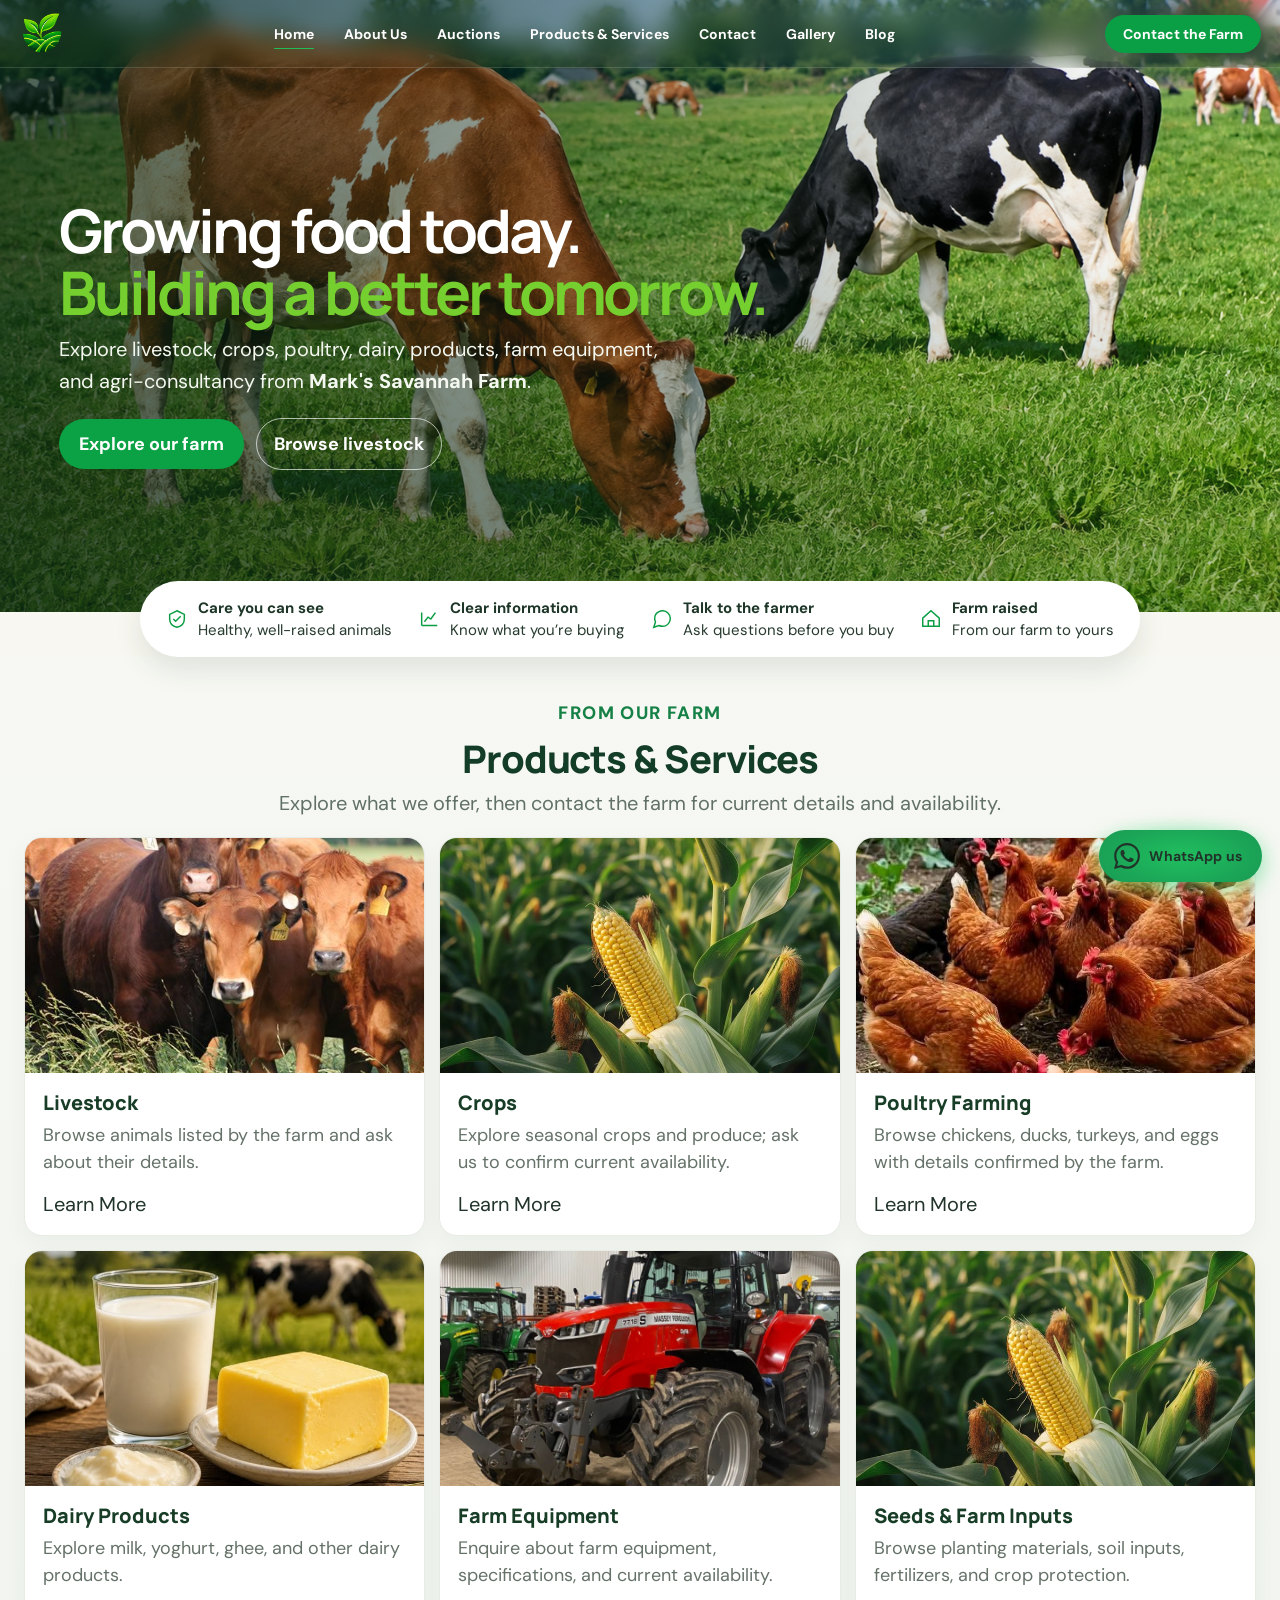
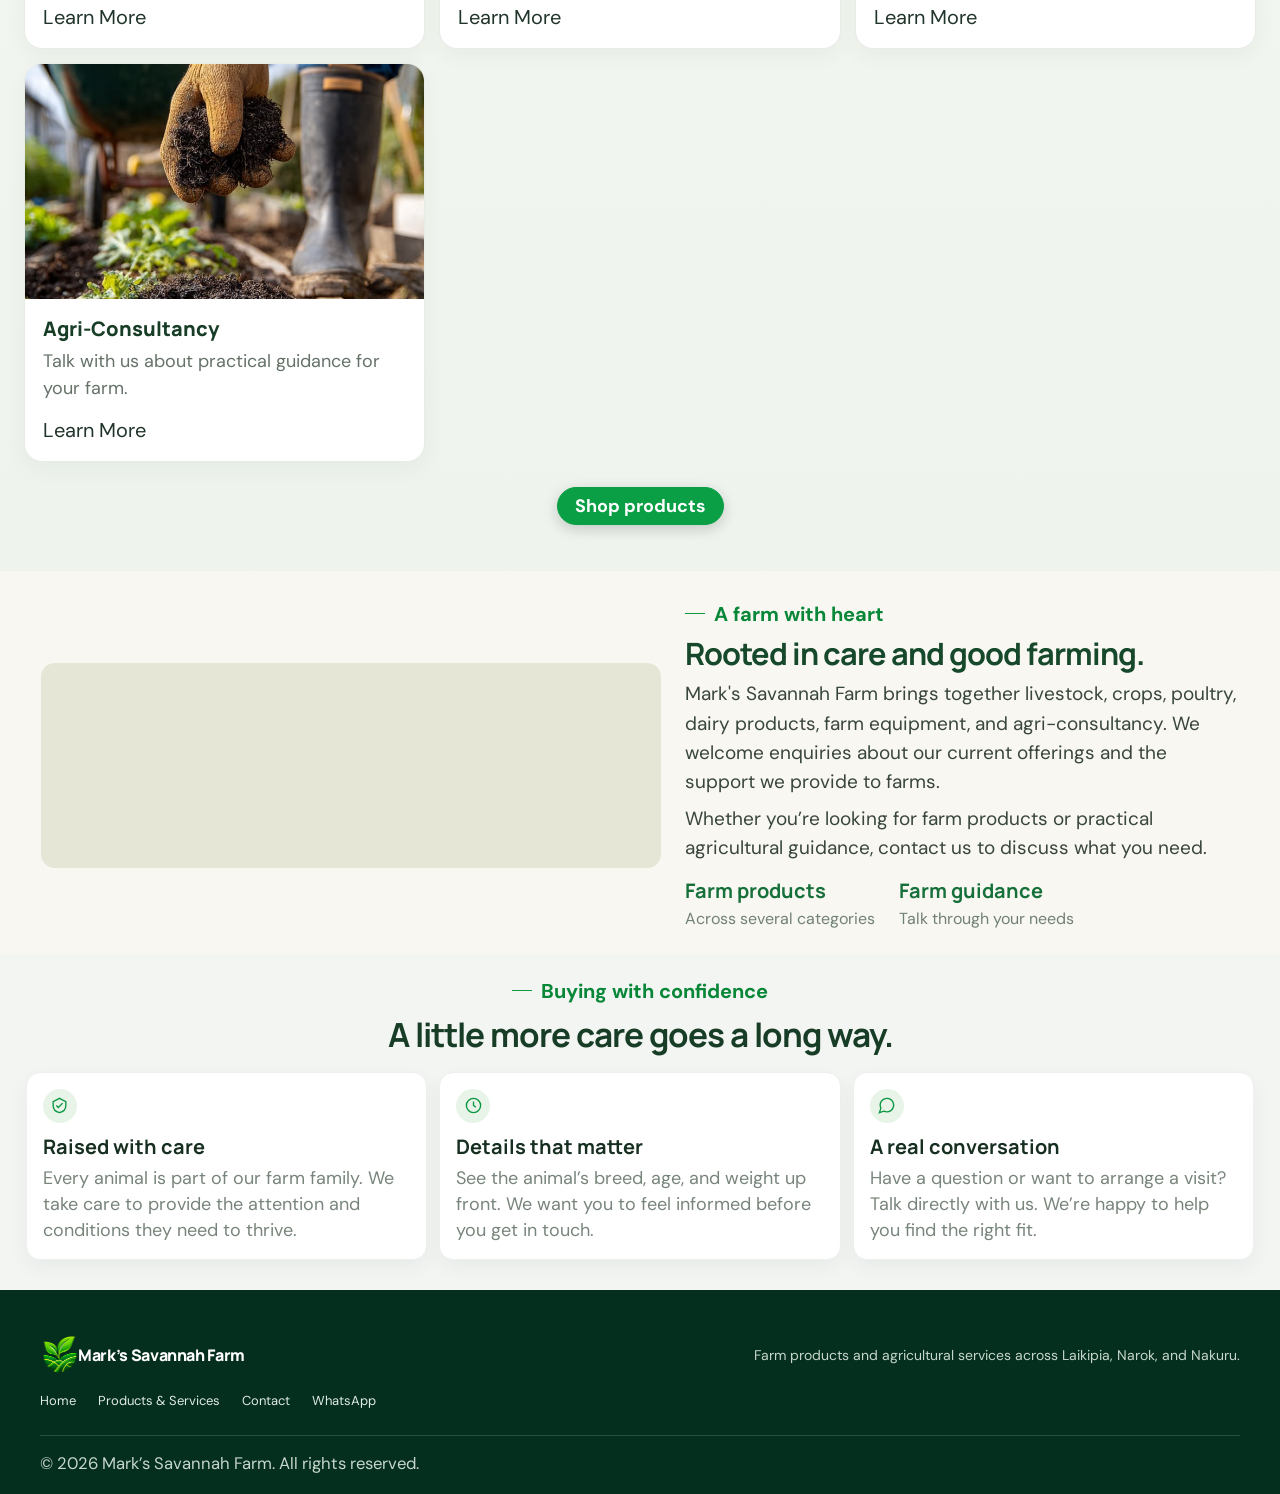
==== commit 25c8fd8b: "Add auctions feature with navigation links and auction management scripts - Introduced auctions.html" ====
--- a/index.html
+++ b/index.html
@@ -37,6 +37,7 @@
       <div class="links" id="primary-navigation">
         <a class="is-current" href="#top" aria-current="page">Home</a>
         <a href="about-us.html">About Us</a>
+        <a href="auctions.html">Auctions</a>
         <div class="nav-dropdown">
           <button class="nav-dropdown-toggle" type="button" aria-expanded="false" aria-controls="products-menu">Products &amp; Services</button>
           <div class="nav-dropdown-menu" id="products-menu">
--- a/CSS/site.css
+++ b/CSS/site.css
@@ -124,6 +124,11 @@
 }
 @media(max-width:430px) {
   html.page-about .livestock-products { grid-template-columns:1fr; }
+}
+@media(max-width:600px) {
+  html.page-services .livestock-products { grid-template-columns:1fr; }
+  html.page-services .livestock-product { min-width:0; overflow-wrap:anywhere; }
+  html.page-services .livestock-product a { line-height:1.45; }
 }
 
 /* Contact page */
@@ -6062,7 +6067,8 @@
 .fh-top { display:flex; align-items:center; justify-content:space-between; gap:10px; padding:4px 0 10px; }
 .fh-brand { display:flex; align-items:center; gap:8px; color:#1f4d2c; text-decoration:none; font:800 18px/1.1 Georgia,'Times New Roman',serif; }
 .fh-brand img { width:44px; height:42px; object-fit:contain; }
-.fh-top-title { display:grid; grid-template-columns:44px 1fr 44px; } .fh-top-title h1 { margin:0; text-align:center; font:800 22px Georgia,serif; color:#143a21; }
+.fh-top-title { display:grid; grid-template-columns:44px minmax(0,1fr) auto; } .fh-top-title h1 { margin:0; text-align:center; font:800 22px Georgia,serif; color:#143a21; }
+.fh-top-actions { display:flex; justify-content:flex-end; align-items:center; gap:5px; }
 .fh-icon { position:relative; display:grid; place-items:center; width:42px; height:42px; border:0; border-radius:50%; background:#fffdf6; color:#1f4d2c; box-shadow:0 1px 4px #2a3a2220; text-decoration:none; }
 .fh-icon em { position:absolute; top:-3px; right:-3px; min-width:18px; height:18px; padding:0 4px; border-radius:9px; background:#d32f2f; color:#fff; font:700 11px/18px 'DM Sans',sans-serif; font-style:normal; text-align:center; }
 .fh-greet h2 { margin:6px 0 0; font:800 25px Georgia,serif; } .fh-greet p { margin:2px 0 12px; color:#3a4a3f; }
@@ -6170,9 +6176,115 @@
 html.page-shop .shop-email-link { display:inline-block; margin:4px 0; color:#075c3b; font-weight:800; }
 html.page-shop .shop-toast { position:fixed; z-index:100; right:16px; bottom:16px; left:16px; width:max-content; max-width:calc(100% - 32px); margin:auto; padding:11px 15px; border-radius:999px; background:#173e27; color:#fff; font-size:12px; opacity:0; pointer-events:none; transform:translateY(8px); transition:.2s ease; }
 html.page-shop .shop-toast.is-visible { opacity:1; transform:none; }
-@media(max-width:860px) { html.page-shop .shop-layout { grid-template-columns:1fr; } html.page-shop .shop-cart { position:static; grid-row:1; } }
+@media(max-width:860px) {
+  html.page-shop .shop-layout { grid-template-columns:minmax(0,1fr); grid-template-areas:"catalog" "cart"; }
+  html.page-shop .shop-layout > .shop-catalog { grid-area:catalog; min-width:0; }
+  html.page-shop .shop-layout > .shop-cart { grid-area:cart; position:static; min-width:0; width:100%; margin-top:8px; }
+}
 @media(max-width:600px) { html.page-shop .shop-header { min-height:60px; padding:8px 12px; } html.page-shop .shop-header nav { gap:10px; } html.page-shop .shop-header nav a { font-size:11px; } html.page-shop .shop-header nav a[href="products-and-services.html"] { display:none; } html.page-shop .shop-brand img { width:36px; height:36px; } html.page-shop .shop-brand strong { font-size:13px; } html.page-shop .shop-brand small { font-size:10px; } html.page-shop .shop-layout { gap:18px; padding:22px 13px 50px; } html.page-shop .shop-product-grid { grid-template-columns:1fr; } html.page-shop .shop-product { display:grid; grid-template-columns:105px 1fr; } html.page-shop .shop-product > img { height:100%; min-height:190px; } html.page-shop .shop-product-copy { padding:11px; } html.page-shop .shop-product h2 { font-size:15px; } html.page-shop .shop-product-copy > p { font-size:11px; } html.page-shop .shop-consultancy { align-items:flex-start; flex-direction:column; gap:12px; } }
 html.page-index .offerings-shop-link { margin:25px 0 0; text-align:center; }
+/* Cart badge remains visible in the app header on home, marketplace, and details. */
+html.android-app .fh-cart-button { position:relative; }
+html.android-app .fh-cart-button em { position:absolute; top:-3px; right:-4px; min-width:17px; height:17px; padding:0 4px; border:2px solid #fffaf0; border-radius:999px; background:#087d3e; color:#fff; font:700 9px/13px 'DM Sans',sans-serif; text-align:center; font-style:normal; }
+.fh-auction-grid { display:grid; gap:13px; }
+.fh-auction-disclosure { display:grid; gap:5px; margin:10px 4px; padding:11px; border-radius:12px; background:#f0f3e8; color:#425347; font-size:12px; line-height:1.45; }
+.fh-auction-disclosure b { color:#203c29; }
+.fh-auction-bids ul { display:grid; gap:6px; margin:8px 0 0; padding:0; list-style:none; }
+.fh-auction-bids li { display:flex; justify-content:space-between; gap:12px; padding:9px 10px; border-radius:9px; background:#f1f4ea; font-size:12px; }
+.fh-auction-bids li b { color:#145e32; }
+.fh-auction .fh-stats { margin:8px 0; }
+html.page-customer-account .buyer-auction-specs { padding:10px 12px; border:1px solid #e4e9dc; border-radius:11px; background:#fbfcf8; color:#243c2a; font-size:12px; }
+html.page-customer-account .buyer-auction-specs summary { font-weight:800; cursor:pointer; }
+html.page-customer-account .buyer-auction-specs dl { display:grid; gap:6px; margin:10px 0 0; }
+html.page-customer-account .buyer-auction-specs dl div { display:grid; grid-template-columns:minmax(90px,.7fr) 1.3fr; gap:8px; padding-top:6px; border-top:1px solid #e7ebdf; }
+html.page-customer-account .buyer-auction-specs dt { color:#69766c; }
+html.page-customer-account .buyer-auction-specs dd { margin:0; font-weight:700; }
+html.page-customer-account .buyer-bid-board { padding:11px; border-radius:12px; background:#f0f3e8; }
+html.page-customer-account .buyer-bid-board h3 { display:flex; flex-wrap:wrap; align-items:baseline; justify-content:space-between; gap:5px; margin:0 0 8px; color:#24442c; font:800 13px Manrope,'DM Sans',sans-serif; }
+html.page-customer-account .buyer-bid-board h3 small { color:#728074; font:500 10px 'DM Sans',sans-serif; }
+html.page-customer-account .buyer-bid-board ol { display:grid; gap:6px; margin:0; padding:0; list-style:none; }
+html.page-customer-account .buyer-bid-board li { display:flex; justify-content:space-between; gap:12px; padding:8px 10px; border-radius:8px; background:#fffdf7; font-size:12px; }
+html.page-customer-account .buyer-bid-board li strong { color:#0a6637; }
+html.page-customer-account .buyer-auction-meta { margin:0!important; color:#536256!important; font-size:11px!important; }
+html.page-customer-account .buyer-auction-closed { display:grid; gap:9px; padding:12px; border-radius:11px; background:#edf3e7; color:#24452c; font-size:13px; }
+html.page-customer-account .buyer-auction-closed a, html.page-customer-account .buyer-auction-result a { color:#075c3b; font-weight:800; text-decoration:underline; text-underline-offset:3px; }
+html.page-customer-account .buyer-auction-result, html.page-customer-account .buyer-my-bids article { display:grid; gap:8px; padding:14px; border:1px solid #e5e9de; border-radius:14px; background:#fffdf7; }
+html.page-customer-account .buyer-auction-result h2, html.page-customer-account .buyer-my-bids strong { margin:0; color:#183d25; font:800 16px Manrope,'DM Sans',sans-serif; }
+html.page-customer-account .buyer-auction-result p, html.page-customer-account .buyer-my-bids small { margin:0; color:#647165; font-size:11px; }
+html.page-customer-account .buyer-my-bids { display:grid; gap:9px; }
+html.page-customer-account .buyer-my-bids article > span { color:#075c3b; font-weight:800; }
+html.page-customer-account .buyer-auction-bid-dialog { position:fixed; width:min(440px,calc(100% - 24px)); max-height:90dvh; overflow:auto; padding:22px; border:0; border-radius:18px; background:#fffdf7; color:#193a25; box-shadow:0 18px 65px #0a201599; }
+html.page-customer-account .buyer-auction-content { display:grid; gap:12px; margin-top:12px; }
+html.page-customer-account .buyer-auction-bid-dialog::backdrop { background:#0b2118aa; backdrop-filter:blur(3px); }
+html.page-customer-account .buyer-auction-bid-dialog form { display:grid; gap:11px; }
+html.page-customer-account .buyer-auction-bid-dialog h2 { margin:0; font:800 24px Manrope,'DM Sans',sans-serif; }
+html.page-customer-account .buyer-auction-bid-dialog label { display:grid; gap:6px; color:#3e5944; font-size:12px; font-weight:700; }
+html.page-customer-account .buyer-auction-bid-dialog input { width:100%; min-height:46px; padding:10px 12px; border:1px solid #dce4d7; border-radius:10px; font:700 18px 'DM Sans',sans-serif; }
+html.page-customer-account .buyer-auction-dialog-note, html.page-customer-account .buyer-auction-bid-dialog small { margin:0; color:#637166; font-size:11px; line-height:1.5; }
+html.page-customer-account .buyer-auction-error { min-height:18px; margin:0; color:#aa302b; font-size:12px; }
+html.page-customer-account .buyer-auction-dialog-close { position:absolute; top:12px; right:12px; width:34px; height:34px; border:0; border-radius:50%; background:#eef2e9; font-size:21px; cursor:pointer; }
+html.page-auctions .auction-banner { background-image:url('../Assets/Hero%20background.png'); background-position:center 48%; }
+html.page-auctions .auction-banner::before { background:linear-gradient(90deg,rgba(3,40,22,.9),rgba(5,70,38,.52) 55%,rgba(5,70,38,.1)); }
+html.page-auctions .auction-banner p:not(.about-crumbs) { max-width:650px; margin:0 0 16px; color:#f3f8f1; font-size:17px; line-height:1.55; }
+html.page-auctions .auction-page-content { width:min(1180px,calc(100% - 48px)); margin:0 auto; padding:42px 0 76px; }
+html.page-auctions .auction-page-heading { display:flex; align-items:end; justify-content:space-between; gap:24px; margin-bottom:24px; }
+html.page-auctions .auction-page-heading h2 { margin:10px 0 7px; color:#103e26; font:800 clamp(28px,4vw,42px)/1.12 Manrope,sans-serif; letter-spacing:-1px; }
+html.page-auctions .auction-page-heading p { margin:0; color:#627267; font-size:14px; }
+html.page-auctions .auction-page-tabs { display:flex; gap:8px; overflow:auto; margin-bottom:14px; padding:2px 0 5px; }
+html.page-auctions .auction-page-tabs button { flex:none; min-height:40px; padding:0 17px; border:1px solid #dfe7dc; border-radius:999px; background:#fff; color:#355340; font:700 13px 'DM Sans',sans-serif; cursor:pointer; }
+html.page-auctions .auction-page-tabs button.is-active { border-color:#075c3b; background:#075c3b; color:#fff; }
+html.page-auctions .auction-preview-note { margin:0 0 18px; padding:12px 14px; border:1px solid #e7e1ca; border-radius:12px; background:#f8f2dd; color:#625b3d; font-size:12px; line-height:1.5; }
+html.page-auctions .auction-page-grid { display:grid; grid-template-columns:repeat(2,minmax(0,1fr)); gap:16px; align-items:start; }
+html.page-auctions .auction-lot { min-width:0; overflow:hidden; border:1px solid #e2e8de; border-radius:18px; background:#fff; box-shadow:0 8px 24px #183a200b; }
+html.page-auctions .auction-lot-image { position:relative; height:230px; background:#e6ecdf; }
+html.page-auctions .auction-lot-image img { width:100%; height:100%; object-fit:cover; }
+html.page-auctions .auction-status { position:absolute; top:12px; right:12px; padding:6px 12px; border-radius:999px; background:#e9eddf; color:#34533b; font-size:11px; font-weight:800; }
+html.page-auctions .auction-status.is-live { background:#08763c; color:#fff; }
+html.page-auctions .auction-status.is-ended { background:#68766a; color:#fff; }
+html.page-auctions .auction-lot-copy { display:grid; gap:11px; padding:17px; }
+html.page-auctions .auction-lot-type { color:#39804b; font-size:10px; font-weight:800; letter-spacing:.09em; text-transform:uppercase; }
+html.page-auctions .auction-lot-copy h3 { margin:-6px 0 0; color:#163e25; font:800 21px/1.2 Manrope,sans-serif; }
+html.page-auctions .auction-lot-copy > p { margin:0; color:#5e6b61; font-size:13px; line-height:1.5; }
+html.page-auctions .auction-lot-prices { display:grid; grid-template-columns:1fr 1fr; gap:9px; }
+html.page-auctions .auction-lot-prices div { display:grid; gap:4px; justify-items:center; padding:11px 7px; border-radius:11px; background:#eef2e3; text-align:center; }
+html.page-auctions .auction-lot-prices small { color:#586654; font-size:10px; }
+html.page-auctions .auction-lot-prices strong { color:#0b6535; font:800 18px Manrope,sans-serif; }
+html.page-auctions .auction-countdown { color:#354639!important; font-weight:800; text-align:center; }
+html.page-auctions .auction-progress { height:7px; overflow:hidden; border-radius:999px; background:#e0e1d7; }
+html.page-auctions .auction-progress span { display:block; height:100%; border-radius:inherit; background:#32883d; }
+html.page-auctions .auction-lot-copy > .auction-minimum { color:#59685c; font-size:11px; }
+html.page-auctions .auction-specifications { padding:10px 12px; border:1px solid #e3e9df; border-radius:11px; background:#fbfcf8; color:#294430; font-size:12px; }
+html.page-auctions .auction-specifications summary { font-weight:800; cursor:pointer; }
+html.page-auctions .auction-specifications dl { display:grid; gap:6px; margin:10px 0 0; }
+html.page-auctions .auction-specifications dl div { display:grid; grid-template-columns:minmax(92px,.7fr) 1.3fr; gap:8px; padding-top:6px; border-top:1px solid #e6ebe2; }
+html.page-auctions .auction-specifications dt { color:#718073; }
+html.page-auctions .auction-specifications dd { margin:0; font-weight:700; }
+html.page-auctions .auction-public-bids { padding:11px; border-radius:11px; background:#f0f3e8; }
+html.page-auctions .auction-public-bids h3 { display:flex; flex-wrap:wrap; justify-content:space-between; gap:5px; margin:0 0 8px; color:#24442c; font:800 13px Manrope,sans-serif; }
+html.page-auctions .auction-public-bids h3 small { color:#748074; font:500 10px 'DM Sans',sans-serif; }
+html.page-auctions .auction-public-bids ul { display:grid; gap:6px; margin:0; padding:0; list-style:none; }
+html.page-auctions .auction-public-bids li { display:flex; justify-content:space-between; gap:12px; padding:8px 10px; border-radius:8px; background:#fff; font-size:12px; }
+html.page-auctions .auction-public-bids li strong { color:#075c3b; }
+html.page-auctions .auction-no-bids, html.page-auctions .auction-upcoming-note { padding:9px 11px; border-radius:9px; background:#f5f6f0; font-size:11px!important; }
+html.page-auctions .auction-bid-button { width:100%; min-height:46px; border:0; border-radius:999px; background:#075c3b; color:#fff; font:800 14px 'DM Sans',sans-serif; cursor:pointer; }
+html.page-auctions .auction-bid-button:hover { background:#06492e; }
+html.page-auctions .auction-closed-result { display:grid; gap:9px; padding:12px; border-radius:11px; background:#edf3e7; color:#24452c; font-size:13px; }
+html.page-auctions .auction-closed-result a { color:#075c3b; font-weight:800; text-decoration:underline; text-underline-offset:3px; }
+html.page-auctions .auction-empty { grid-column:1/-1; padding:34px 20px; border-radius:15px; background:#f0f3e8; color:#526255; text-align:center; }
+html.page-auctions .auction-empty strong { color:#1e4129; font:800 18px Manrope,sans-serif; }
+html.page-auctions .auction-empty p { margin:7px 0 0; font-size:13px; }
+html.page-auctions .buyer-auction-bid-dialog { position:fixed; width:min(440px,calc(100% - 24px)); max-height:90dvh; overflow:auto; padding:22px; border:0; border-radius:18px; background:#fffdf7; color:#193a25; box-shadow:0 18px 65px #0a201599; }
+html.page-auctions .buyer-auction-bid-dialog::backdrop { background:#0b2118aa; backdrop-filter:blur(3px); }
+html.page-auctions .auction-bid-form { display:grid; gap:11px; }
+html.page-auctions .auction-bid-form h2 { margin:0; font:800 24px Manrope,sans-serif; }
+html.page-auctions .auction-bid-form > p { margin:0; color:#536657; line-height:1.5; }
+html.page-auctions .auction-bid-form label { display:grid; gap:6px; color:#3e5944; font-size:12px; font-weight:700; }
+html.page-auctions .auction-bid-form input { width:100%; min-height:46px; padding:10px 12px; border:1px solid #dce4d7; border-radius:10px; font:700 18px 'DM Sans',sans-serif; }
+html.page-auctions .auction-bid-form small, html.page-auctions .auction-private-note { margin:0; color:#637166; font-size:11px; line-height:1.5; }
+html.page-auctions .auction-bid-error { min-height:18px; color:#a8322e!important; font-size:12px; }
+html.page-auctions .auction-dialog-close { position:absolute; top:12px; right:12px; width:34px; height:34px; border:0; border-radius:50%; background:#eef2e9; font-size:21px; cursor:pointer; }
+@media(max-width:800px) { html.page-auctions .auction-page-grid { grid-template-columns:1fr; } html.page-auctions .auction-lot-image { height:210px; } }
+@media(max-width:600px) { html.page-auctions .auction-page-content { width:calc(100% - 28px); padding:30px 0 52px; } html.page-auctions .auction-page-heading { align-items:flex-start; flex-direction:column; gap:14px; } html.page-auctions .auction-page-heading p { line-height:1.5; } html.page-auctions .auction-lot-copy { padding:13px; } html.page-auctions .auction-lot-copy h3 { font-size:18px; } }
 .fh-nav { display:flex; padding:8px 4px calc(env(safe-area-inset-bottom) + 8px); border-top:1px solid #e4dcc6; background:#fffdf6; } .fh-nav button { flex:1; display:flex; flex-direction:column; align-items:center; gap:3px; padding:4px 0; border:0; background:none; color:#6a766d; font-size:11px; font-weight:600; } .fh-nav button.is-on { color:#1f4d2c; font-weight:800; }
 .fh-scroll :focus-visible, .fh-nav :focus-visible { outline:3px solid #f5b82e; outline-offset:2px; }
 
